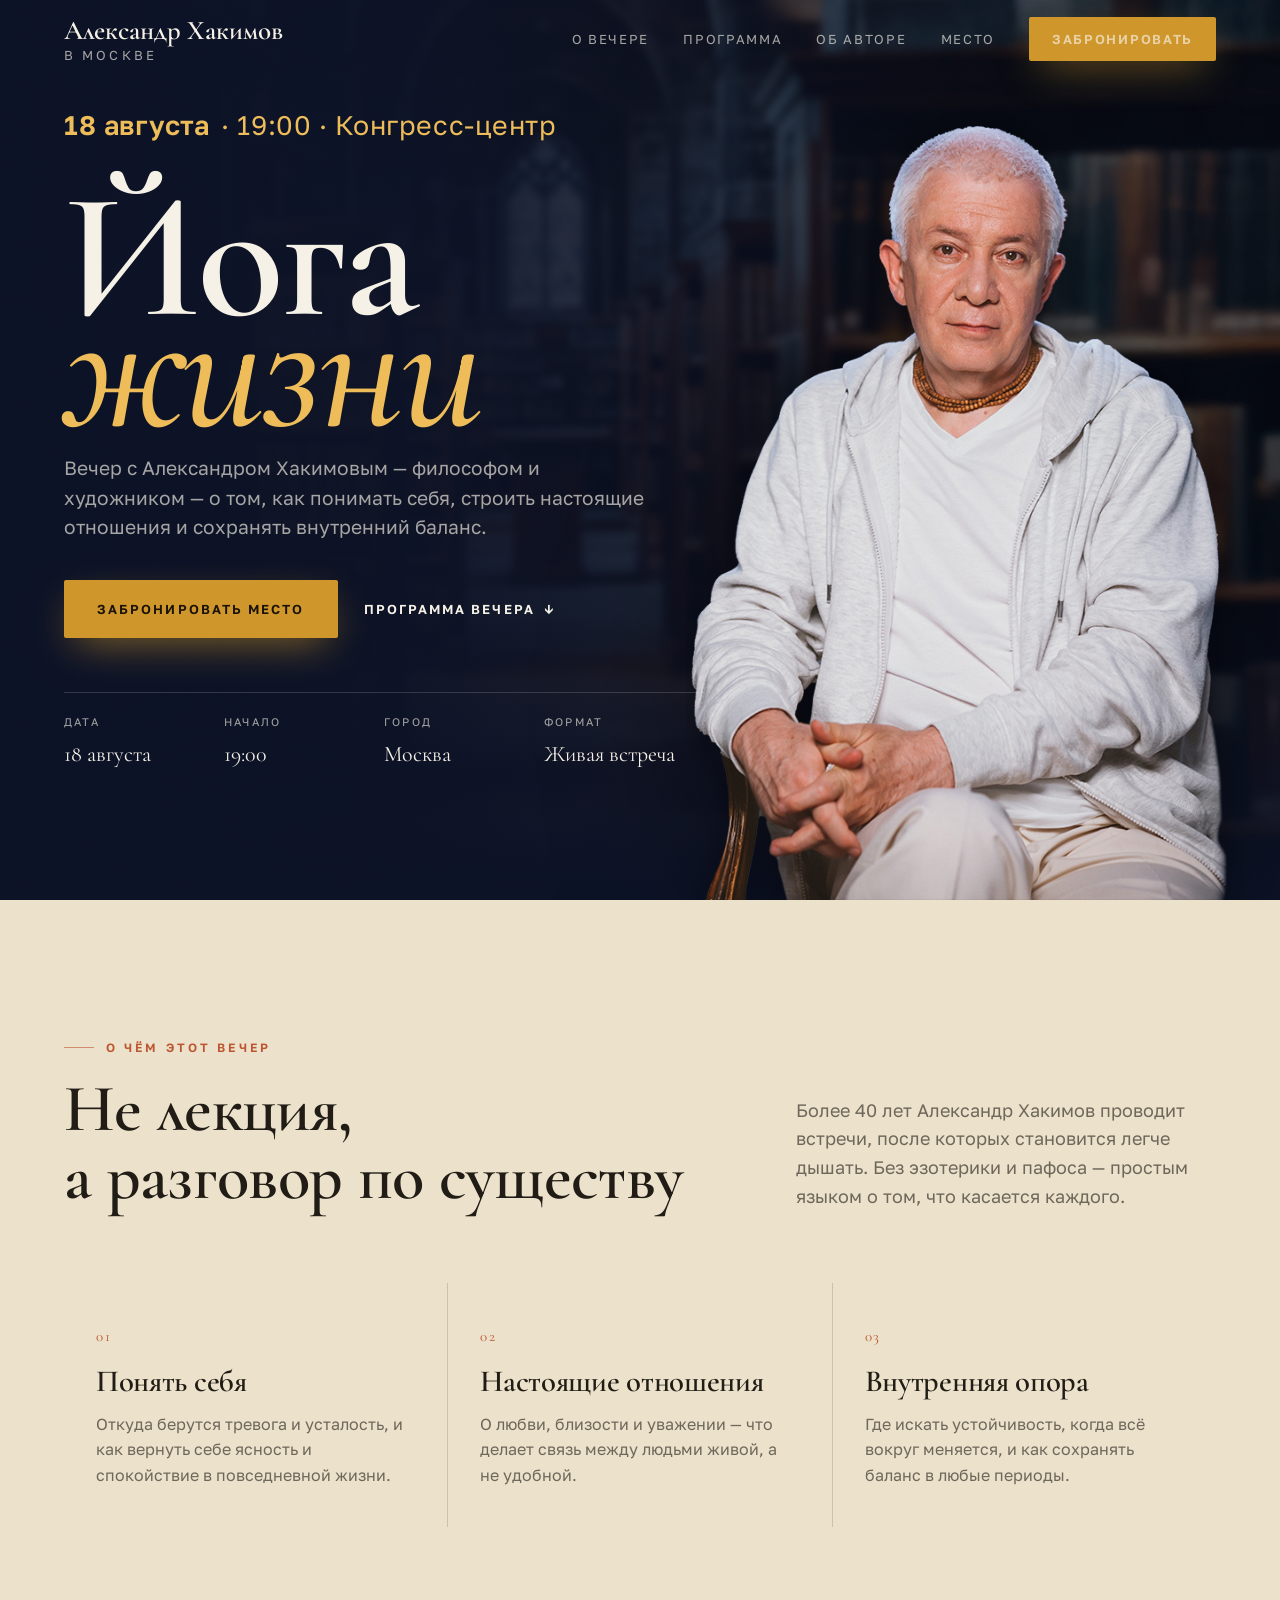
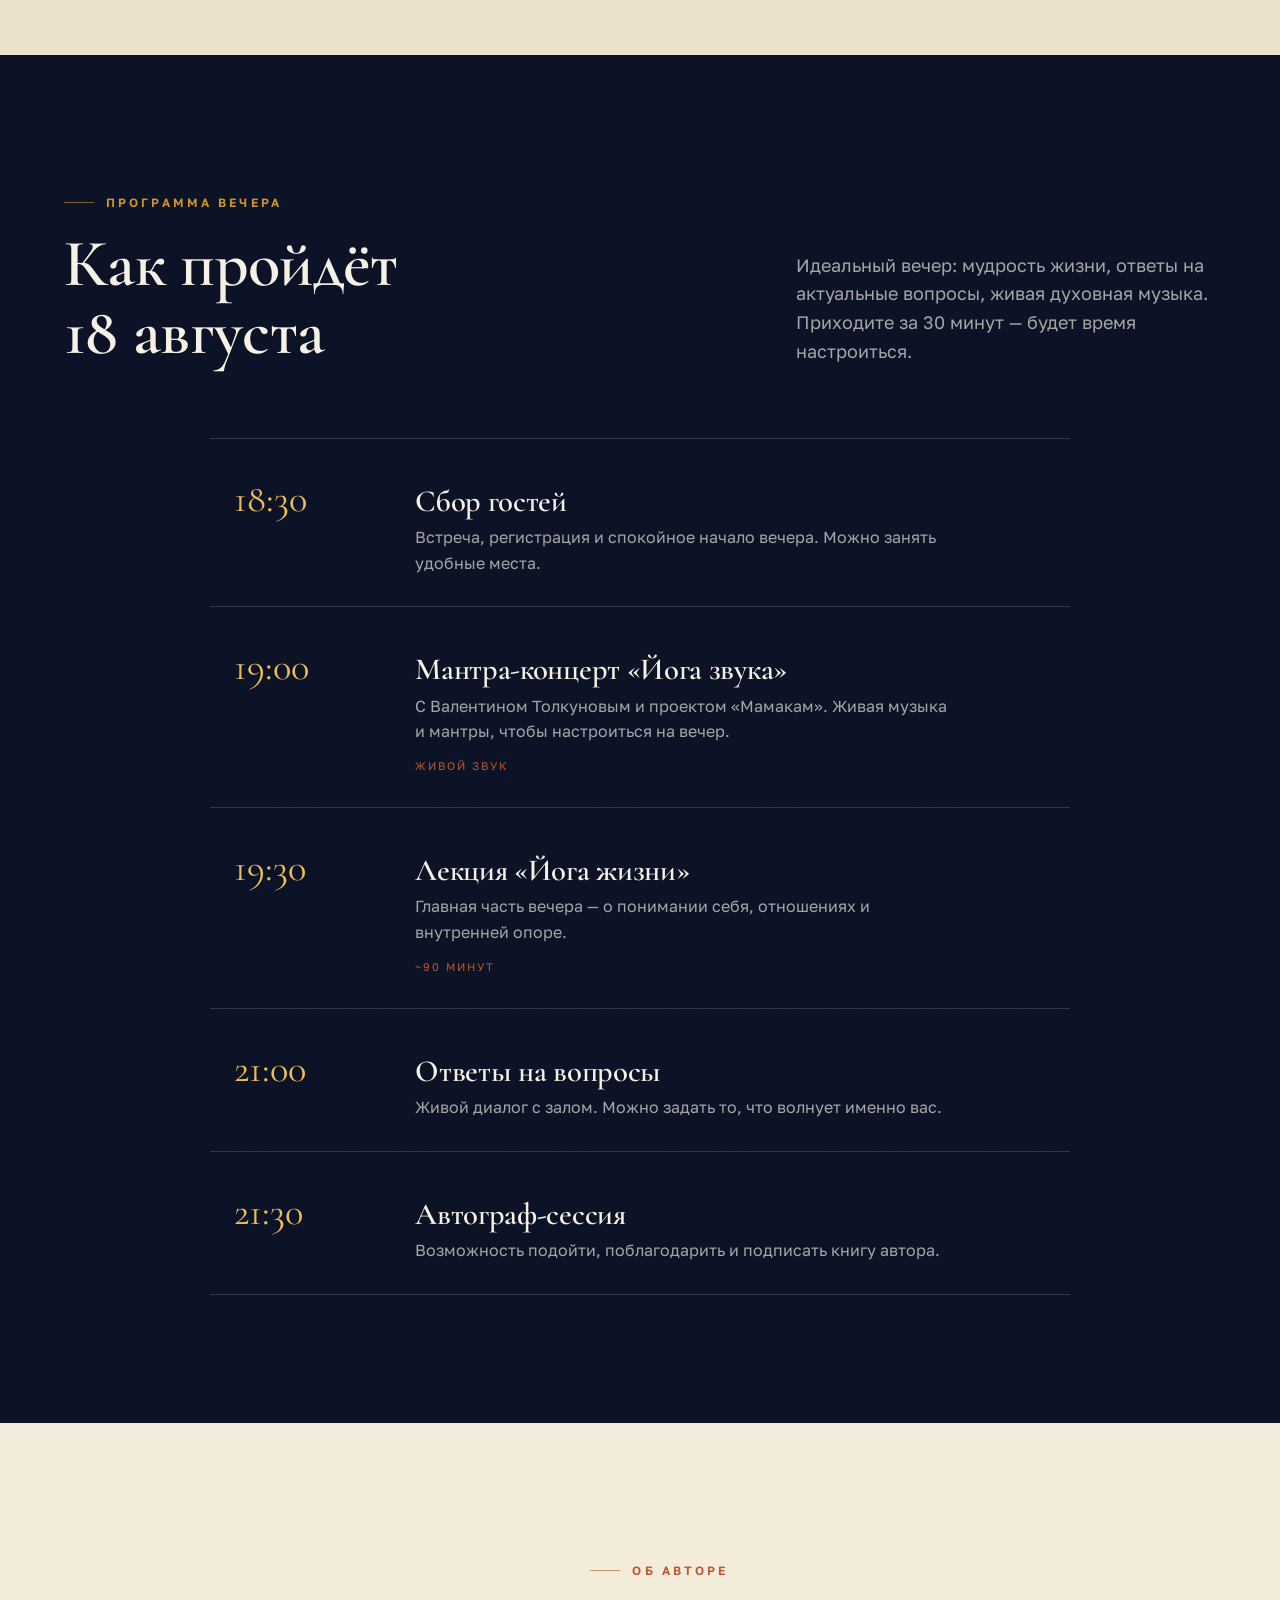
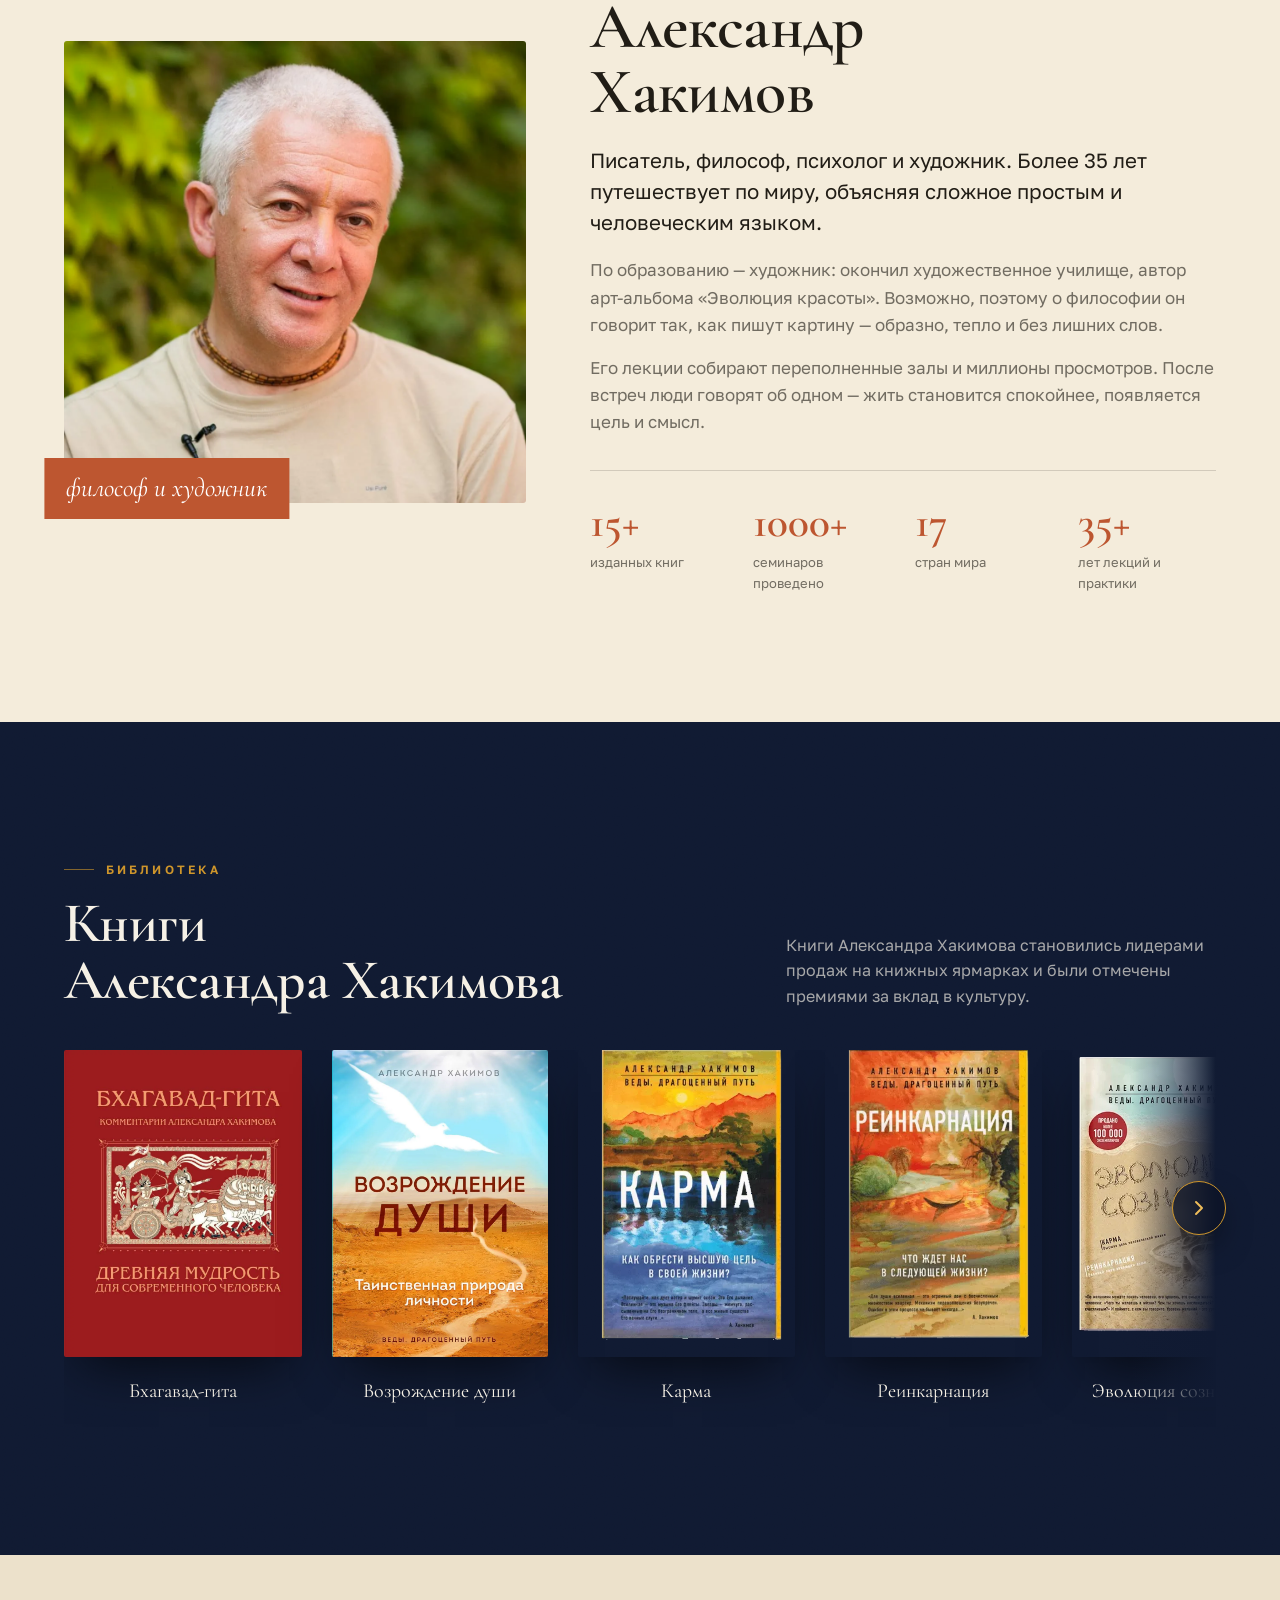
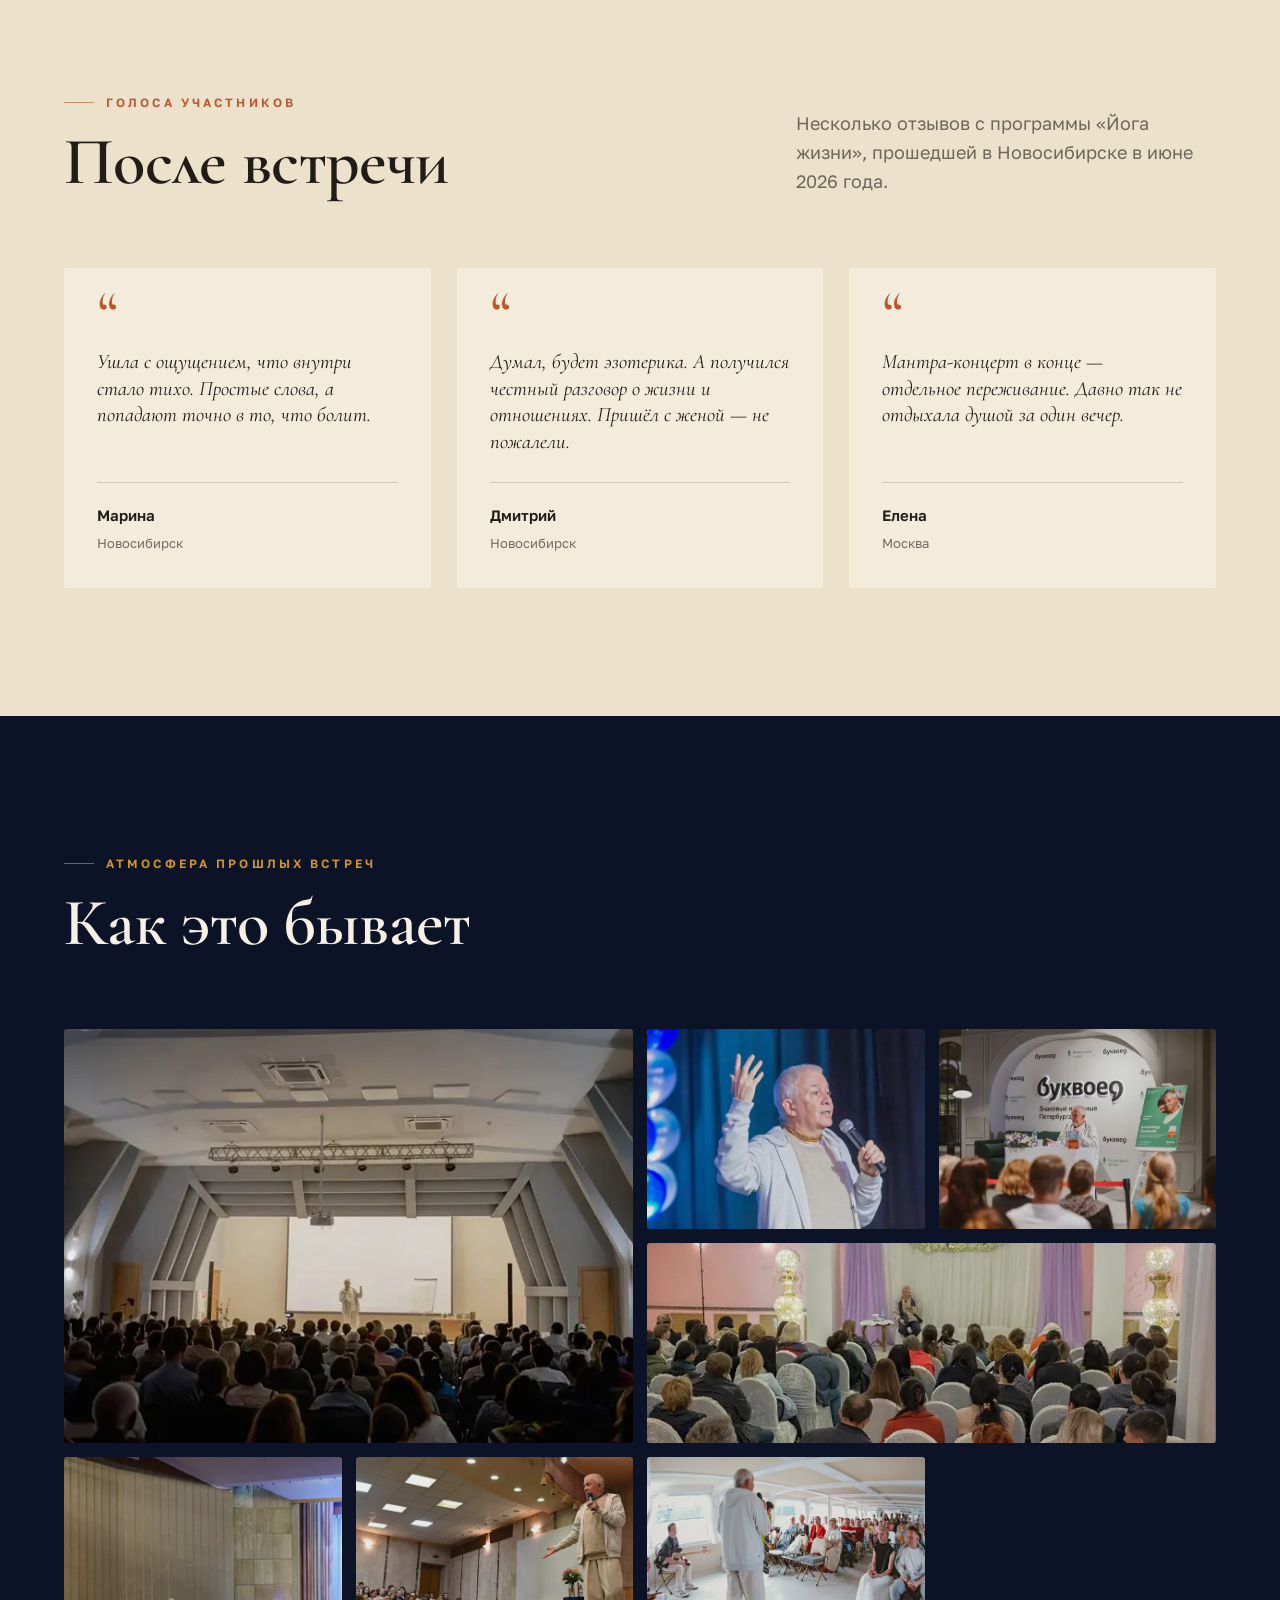
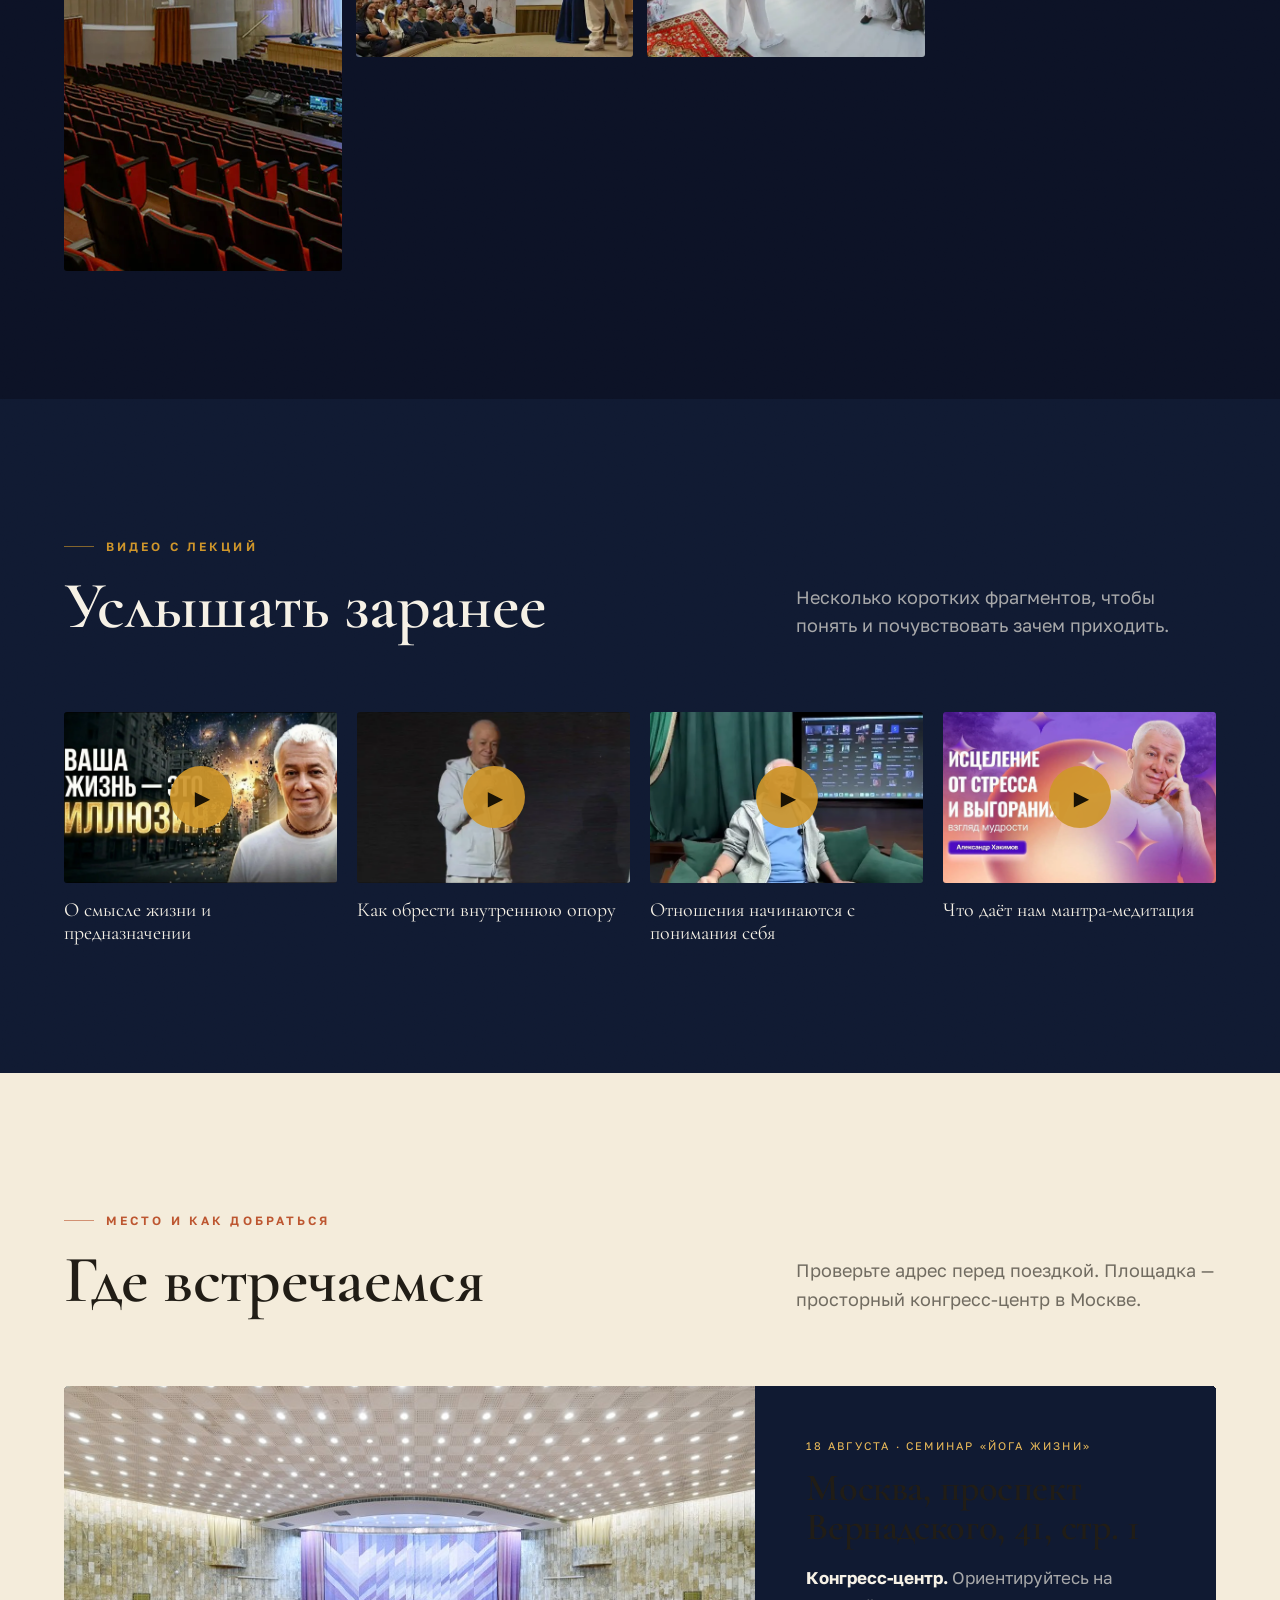
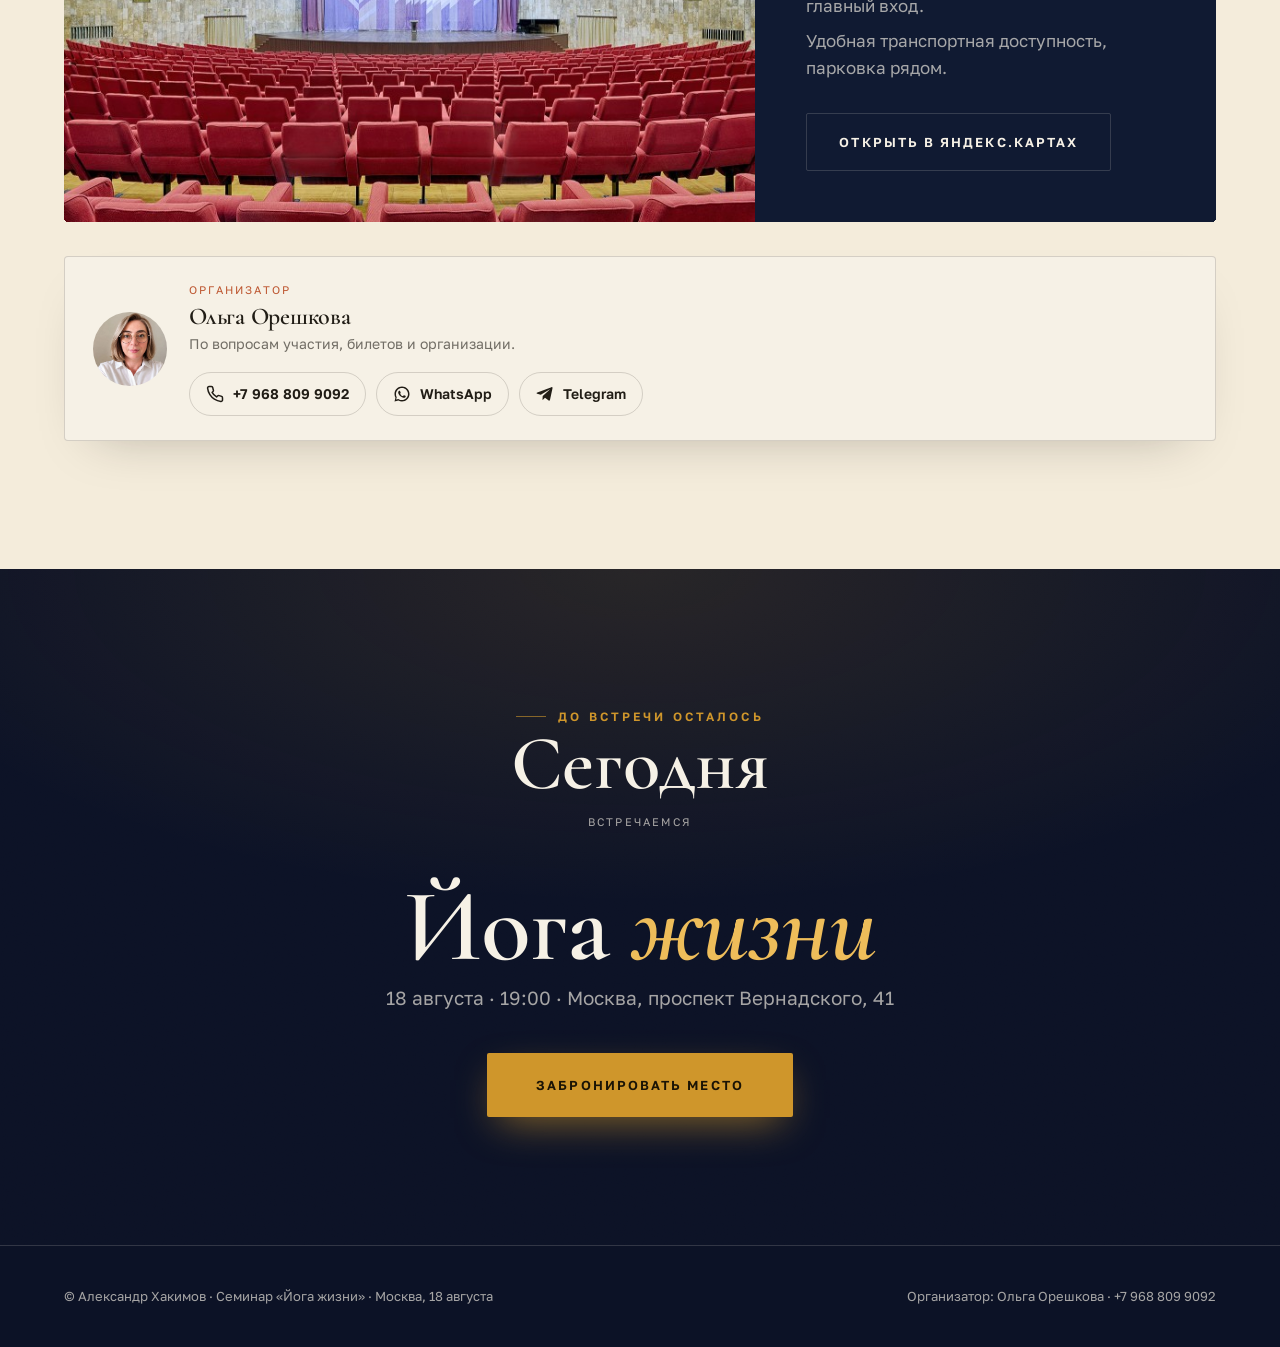
==== index.html @ 7bdaab25 "Время начала: 19:00 (сбор 18:30 остаётся в расписании) Рекламное «начало» — 19:00 (hero, блок «Начал" ====
<!doctype html>
<html lang="ru">
<head>
  <meta charset="UTF-8" />
  <meta name="viewport" content="width=device-width, initial-scale=1.0" />
  <title>Александр Хакимов в Москве — семинар «Йога жизни», 18 августа</title>
  <link rel="icon" type="image/png" sizes="32x32" href="favicon-32x32.png" />
  <link rel="icon" type="image/png" sizes="16x16" href="favicon-16x16.png" />
  <link rel="apple-touch-icon" sizes="180x180" href="apple-touch-icon.png" />

  <!-- Basic SEO -->
  <meta name="description" content="Семинар Александра Хакимова «Йога жизни» в Москве, 18 августа. О том, как понимать себя, строить настоящие отношения и сохранять внутренний баланс. Живое общение и ответы на вопросы." />
  <meta name="robots" content="index, follow" />
  <link rel="canonical" href="https://hakimov.moscow/" />

  <!-- Open Graph -->
  <meta property="og:type" content="website" />
  <meta property="og:title" content="Семинар «Йога жизни» — Александр Хакимов в Москве, 18 августа" />
  <meta property="og:description" content="Вечер внутренней ясности и спокойствия с Александром Хакимовым в Москве. Живое общение и ответы на вопросы." />
  <meta property="og:image" content="https://hakimov.moscow/images/hakimov.png" />
  <meta property="og:url" content="https://hakimov.moscow/" />
  <meta property="og:locale" content="ru_RU" />
  <meta property="og:site_name" content="Александр Хакимов" />

  <!-- Twitter Card -->
  <meta name="twitter:card" content="summary_large_image" />
  <meta name="twitter:title" content="Семинар «Йога жизни» — Александр Хакимов в Москве, 18 августа" />
  <meta name="twitter:description" content="Вечер внутренней ясности и спокойствия с Александром Хакимовым в Москве." />
  <meta name="twitter:image" content="https://hakimov.moscow/images/hakimov.png" />

  <!-- Fonts -->
  <link rel="preconnect" href="https://fonts.googleapis.com">
  <link rel="preconnect" href="https://fonts.gstatic.com" crossorigin>
  <link href="https://fonts.googleapis.com/css2?family=Cormorant+Garamond:ital,wght@0,400;0,500;0,600;0,700;1,500&family=Golos+Text:wght@400;500;600;700&display=swap" rel="stylesheet">

  <link rel="stylesheet" href="styles.css" />

  <!-- Structured Data (JSON-LD) -->
  <script type="application/ld+json">
  {
    "@context": "https://schema.org",
    "@graph": [
      {
        "@type": "Person",
        "name": "Александр Хакимов",
        "description": "Александр Хакимов более 40 лет практикует мантра-медитацию и проводит лекции, которые помогают людям обрести внутреннюю ясность и ответы на важные вопросы.",
        "image": "https://hakimov.moscow/images/hakimov.png",
        "url": "https://hakimov.moscow/"
      },
      {
        "@type": "Event",
        "name": "Семинар «Йога жизни»",
        "startDate": "2026-08-18T19:00",
        "eventAttendanceMode": "https://schema.org/OfflineEventAttendanceMode",
        "eventStatus": "https://schema.org/EventScheduled",
        "location": {
          "@type": "Place",
          "name": "Конгресс-центр, Москва, проспект Вернадского, 41, стр. 1",
          "address": {
            "@type": "PostalAddress",
            "streetAddress": "проспект Вернадского, 41, стр. 1",
            "addressLocality": "Москва",
            "addressCountry": "RU"
          }
        },
        "performer": {
          "@type": "Person",
          "name": "Александр Хакимов"
        },
        "description": "Семинар о том, как понимать себя, строить настоящие отношения и сохранять внутренний баланс.",
        "image": "https://hakimov.moscow/images/card1.webp"
      }
    ]
  }
  </script>
</head>
<body>

<!-- ===== NAV ===== -->
<nav class="nav" id="nav">
  <div class="wrap nav__row">
    <a class="nav__brand" href="#top"><b>Александр Хакимов</b><span>в Москве</span></a>
    <div class="nav__links" id="navlinks">
      <a href="#evening">О вечере</a>
      <a href="#program">Программа</a>
      <a href="#author">Об авторе</a>
      <a href="#venue">Место</a>
      <a class="btn btn--primary nav__cta" href="#book">Забронировать</a>
    </div>
    <button class="nav__burger" id="burger" aria-label="Меню"><span></span><span></span><span></span></button>
  </div>
</nav>

<main>
<!-- ===== HERO ===== -->
<section class="hero grain" id="top">
  <div class="hero__bg"><img src="images/hero-bg-lib.png" alt="" /></div>
  <img class="hero__person" src="images/hero-person-cut.png" alt="Александр Хакимов" />
  <div class="wrap hero__inner">
    <div class="hero__date"><b>18 августа</b> · 19:00 · Конгресс-центр</div>
    <h1>Йога<em>жизни</em></h1>
    <p class="hero__lead">Вечер с Александром Хакимовым — философом и художником — о том, как понимать себя, строить настоящие отношения и сохранять внутренний баланс.</p>
    <div class="hero__actions">
      <a class="btn btn--primary" href="#book">Забронировать место</a>
      <a class="textlink" href="#program">Программа вечера <span class="ar">↓</span></a>
    </div>
    <dl class="hero__meta">
      <div><dt>Дата</dt><dd>18 августа</dd></div>
      <div><dt>Начало</dt><dd>19:00</dd></div>
      <div><dt>Город</dt><dd>Москва</dd></div>
      <div><dt>Формат</dt><dd>Живая встреча</dd></div>
    </dl>
  </div>
</section>

<!-- ===== ABOUT THE EVENING ===== -->
<section class="s s--paper2" id="evening">
  <div class="wrap">
    <div class="head-row reveal">
      <div>
        <span class="eyebrow" style="color:var(--terra)">О чём этот вечер</span>
        <h2 style="margin-top:18px">Не лекция,<br>а разговор по существу</h2>
      </div>
      <p class="lead">Более 40 лет Александр Хакимов проводит встречи, после которых становится легче дышать. Без эзотерики и пафоса — простым языком о том, что касается каждого.</p>
    </div>
    <div class="cols3">
      <div class="col reveal" data-d="1">
        <span class="col__num">01</span>
        <h3>Понять себя</h3>
        <p>Откуда берутся тревога и усталость, и как вернуть себе ясность и спокойствие в повседневной жизни.</p>
      </div>
      <div class="col reveal" data-d="2">
        <span class="col__num">02</span>
        <h3>Настоящие отношения</h3>
        <p>О любви, близости и уважении — что делает связь между людьми живой, а не удобной.</p>
      </div>
      <div class="col reveal" data-d="3">
        <span class="col__num">03</span>
        <h3>Внутренняя опора</h3>
        <p>Где искать устойчивость, когда всё вокруг меняется, и как сохранять баланс в любые периоды.</p>
      </div>
    </div>
  </div>
</section>

<!-- ===== PROGRAM ===== -->
<section class="s s--dark grain" id="program">
  <div class="wrap">
    <div class="head-row reveal">
      <div>
        <span class="eyebrow eyebrow--gold">Программа вечера</span>
        <h2 style="margin-top:18px">Как пройдёт<br>18 августа</h2>
      </div>
      <p class="lead">Идеальный вечер: мудрость жизни, ответы на актуальные вопросы, живая духовная музыка. Приходите за 30 минут — будет время настроиться.</p>
    </div>
    <div class="timeline">
      <div class="tl reveal"><div class="tl__time">18:30</div><div class="tl__body"><h3>Сбор гостей</h3><p>Встреча, регистрация и спокойное начало вечера. Можно занять удобные места.</p></div></div>
      <div class="tl reveal"><div class="tl__time">19:00</div><div class="tl__body"><h3>Мантра-концерт «Йога звука»</h3><p>С Валентином Толкуновым и проектом «Мамакам». Живая музыка и мантры, чтобы настроиться на вечер.</p><span class="tl__tag">Живой звук</span></div></div>
      <div class="tl reveal"><div class="tl__time">19:30</div><div class="tl__body"><h3>Лекция «Йога жизни»</h3><p>Главная часть вечера — о понимании себя, отношениях и внутренней опоре.</p><span class="tl__tag">~90 минут</span></div></div>
      <div class="tl reveal"><div class="tl__time">21:00</div><div class="tl__body"><h3>Ответы на вопросы</h3><p>Живой диалог с залом. Можно задать то, что волнует именно вас.</p></div></div>
      <div class="tl reveal"><div class="tl__time">21:30</div><div class="tl__body"><h3>Автограф-сессия</h3><p>Возможность подойти, поблагодарить и подписать книгу автора.</p></div></div>
    </div>
  </div>
</section>

<!-- ===== AUTHOR ===== -->
<section class="s s--paper" id="author">
  <div class="wrap author">
    <div class="author__photo reveal">
      <img src="images/author.webp" alt="Александр Хакимов" />
      <span class="cap">философ и художник</span>
    </div>
    <div class="reveal" data-d="1">
      <span class="eyebrow" style="color:var(--terra)">Об авторе</span>
      <h2>Александр<br>Хакимов</h2>
      <p class="author__lead">Писатель, философ, психолог и художник. Более 35 лет путешествует по миру, объясняя сложное простым и человеческим языком.</p>
      <p class="body">По образованию — художник: окончил художественное училище, автор арт-альбома «Эволюция красоты». Возможно, поэтому о философии он говорит так, как пишут картину — образно, тепло и без лишних слов.</p>
      <p class="body">Его лекции собирают переполненные залы и миллионы просмотров. После встреч люди говорят об одном — жить становится спокойнее, появляется цель и смысл.</p>
      <div class="author__stats">
        <div><strong>15+</strong><span>изданных книг</span></div>
        <div><strong>1000+</strong><span>семинаров проведено</span></div>
        <div><strong>17</strong><span>стран мира</span></div>
        <div><strong>35+</strong><span>лет лекций и практики</span></div>
      </div>
    </div>
  </div>
</section>

<!-- ===== BOOKS ===== -->
<section class="s s--ink2 grain">
  <div class="wrap">
    <div class="books-head reveal">
      <div>
        <span class="eyebrow eyebrow--gold">Библиотека</span>
        <h2 style="margin-top:16px">Книги<br>Александра Хакимова</h2>
      </div>
      <p>Книги Александра Хакимова становились лидерами продаж на книжных ярмарках и были отмечены премиями за вклад в культуру.</p>
    </div>
    <div class="book-rail-wrap reveal">
      <div class="book-rail" id="bookRail">
        <div class="book"><img src="images/kniga1.webp" alt="" loading="lazy" /><p>Бхагавад-гита</p></div>
        <div class="book"><img src="images/kniga2.webp" alt="" loading="lazy" /><p>Возрождение души</p></div>
        <div class="book"><img src="images/kniga3.webp" alt="" loading="lazy" /><p>Карма</p></div>
        <div class="book"><img src="images/kniga4.webp" alt="" loading="lazy" /><p>Реинкарнация</p></div>
        <div class="book"><img src="images/kniga5.webp" alt="" loading="lazy" /><p>Эволюция сознания</p></div>
        <div class="book"><img src="images/kniga6.webp" alt="" loading="lazy" /><p>Иллюзия и реальность</p></div>
        <div class="book"><img src="images/kniga7.webp" alt="" loading="lazy" /><p>Священные места</p></div>
      </div>
      <button class="book-nav book-nav--prev" id="bookPrev" aria-label="Предыдущие книги">
        <svg viewBox="0 0 24 24" fill="none" stroke="currentColor" stroke-width="2" stroke-linecap="round" stroke-linejoin="round"><path d="M15 18l-6-6 6-6"/></svg>
      </button>
      <button class="book-nav book-nav--next" id="bookNext" aria-label="Листать книги">
        <svg viewBox="0 0 24 24" fill="none" stroke="currentColor" stroke-width="2" stroke-linecap="round" stroke-linejoin="round"><path d="M9 6l6 6-6 6"/></svg>
      </button>
    </div>
  </div>
</section>

<!-- ===== VOICES (placeholder testimonials — заменить на реальные) ===== -->
<section class="s s--paper2">
  <div class="wrap">
    <div class="head-row reveal">
      <div><span class="eyebrow" style="color:var(--terra)">Голоса участников</span>
      <h2 style="margin-top:16px">После встречи</h2></div>
      <p class="lead">Несколько отзывов с программы «Йога жизни», прошедшей в Новосибирске в июне 2026 года.</p>
    </div>
    <div class="voices">
      <div class="voice reveal" data-d="1"><span class="qm">“</span><p>Ушла с ощущением, что внутри стало тихо. Простые слова, а попадают точно в то, что болит.</p><div class="who"><div><b>Марина</b><br><span>Новосибирск</span></div></div></div>
      <div class="voice reveal" data-d="2"><span class="qm">“</span><p>Думал, будет эзотерика. А получился честный разговор о жизни и отношениях. Пришёл с женой — не пожалели.</p><div class="who"><div><b>Дмитрий</b><br><span>Новосибирск</span></div></div></div>
      <div class="voice reveal" data-d="3"><span class="qm">“</span><p>Мантра-концерт в конце — отдельное переживание. Давно так не отдыхала душой за один вечер.</p><div class="who"><div><b>Елена</b><br><span>Москва</span></div></div></div>
    </div>
  </div>
</section>

<!-- ===== ATMOSPHERE ===== -->
<section class="s s--dark grain">
  <div class="wrap">
    <div class="head-row reveal">
      <div><span class="eyebrow eyebrow--gold">Атмосфера прошлых встреч</span>
      <h2 style="margin-top:16px">Как это бывает</h2></div>
    </div>
    <div class="collage reveal">
      <figure class="big"><img src="images/gallery-1.webp" alt="" loading="lazy" /></figure>
      <figure><img src="images/gallery-2.webp" alt="" loading="lazy" /></figure>
      <figure><img src="images/gallery-3.webp" alt="" loading="lazy" /></figure>
      <figure class="wide"><img src="images/gallery-4.webp" alt="" loading="lazy" /></figure>
      <figure class="tall"><img src="images/mantra/mantra2.webp" alt="" loading="lazy" /></figure>
      <figure><img src="images/gallery-5.webp" alt="" loading="lazy" /></figure>
      <figure><img src="images/gallery-6.webp" alt="" loading="lazy" /></figure>
    </div>
  </div>
</section>

<!-- ===== VIDEO ===== -->
<section class="s s--ink2 grain">
  <div class="wrap">
    <div class="head-row reveal">
      <div><span class="eyebrow eyebrow--gold">Видео с лекций</span>
      <h2 style="margin-top:16px">Услышать заранее</h2></div>
      <p class="lead">Несколько коротких фрагментов, чтобы понять и почувствовать зачем приходить.</p>
    </div>
    <div class="video-grid">
      <div class="vcard reveal" data-d="1" data-src="https://rutube.ru/play/embed/c37b8b8262df4065862bb32a28f9f34b/?skinColor=000000"><div class="vthumb"><img src="images/video/thumb1.webp" alt="" loading="lazy" /><span class="play">▶</span></div><p>О смысле жизни и предназначении</p></div>
      <div class="vcard reveal" data-d="2" data-src="https://rutube.ru/play/embed/4a441264e34bd7b2126e0b5567611962/?skinColor=000000"><div class="vthumb"><img src="images/video/thumb2.webp" alt="" loading="lazy" /><span class="play">▶</span></div><p>Как обрести внутреннюю опору</p></div>
      <div class="vcard reveal" data-d="3" data-src="https://rutube.ru/play/embed/ff895134b30916e9760fa20a554e33db/?skinColor=000000"><div class="vthumb"><img src="images/video/thumb3.webp" alt="" loading="lazy" /><span class="play">▶</span></div><p>Отношения начинаются с понимания себя</p></div>
      <div class="vcard reveal" data-src="https://rutube.ru/play/embed/045eee5f403542686835abe98c9436ce/"><div class="vthumb"><img src="images/video/thumb4.webp" alt="" loading="lazy" /><span class="play">▶</span></div><p>Что даёт нам мантра-медитация</p></div>
    </div>
  </div>
</section>

<!-- ===== VENUE / CONTACTS ===== -->
<section class="s s--paper" id="venue">
  <div class="wrap">
    <div class="head-row reveal">
      <div><span class="eyebrow" style="color:var(--terra)">Место и как добраться</span>
      <h2 style="margin-top:16px">Где встречаемся</h2></div>
      <p class="lead">Проверьте адрес перед поездкой. Площадка — просторный конгресс-центр в Москве.</p>
    </div>
    <div class="venue reveal">
      <div class="venue__photo"><img src="images/venue-1.jpg" alt="Площадка семинара" loading="lazy" /></div>
      <div class="venue__info">
        <span class="lbl">18 августа · Семинар «Йога жизни»</span>
        <h3>Москва, проспект Вернадского, 41, стр. 1</h3>
        <p><strong style="color:var(--cream)">Конгресс-центр.</strong> Ориентируйтесь на главный вход.</p>
        <p>Удобная транспортная доступность, парковка рядом.</p>
        <a class="btn btn--outline-light" href="https://yandex.ru/maps/?text=Москва, проспект Вернадского, 41, стр. 1" target="_blank" rel="noopener">Открыть в Яндекс.Картах</a>
      </div>
    </div>
    <div class="organizer reveal">
      <img src="images/organizer.webp" alt="Ольга Орешкова" loading="lazy" />
      <div>
        <div class="lbl">Организатор</div>
        <h4>Ольга Орешкова</h4>
        <p>По вопросам участия, билетов и организации.</p>
        <div class="org-contacts">
          <a class="org-chip" href="tel:+79688099092"><svg viewBox="0 0 24 24" fill="none" stroke="currentColor" stroke-width="2" stroke-linecap="round" stroke-linejoin="round"><path d="M22 16.92v3a2 2 0 0 1-2.18 2 19.79 19.79 0 0 1-8.63-3.07 19.5 19.5 0 0 1-6-6 19.79 19.79 0 0 1-3.07-8.67A2 2 0 0 1 4.11 2h3a2 2 0 0 1 2 1.72c.13.96.36 1.9.7 2.81a2 2 0 0 1-.45 2.11L8.09 9.91a16 16 0 0 0 6 6l1.27-1.27a2 2 0 0 1 2.11-.45c.9.34 1.85.57 2.81.7A2 2 0 0 1 22 16.92z"/></svg>+7 968 809 9092</a>
          <a class="org-chip org-chip--wa" href="https://wa.me/79688099092" target="_blank" rel="noopener"><svg viewBox="0 0 24 24" fill="currentColor"><path d="M12 2C6.48 2 2 6.48 2 12c0 1.77.46 3.45 1.27 4.91L2 22l5.25-1.38A9.94 9.94 0 0 0 12 22c5.52 0 10-4.48 10-10S17.52 2 12 2zm0 18c-1.6 0-3.1-.42-4.4-1.16l-.32-.19-3.12.82.83-3.04-.2-.33A7.93 7.93 0 0 1 4 12c0-4.41 3.59-8 8-8s8 3.59 8 8-3.59 8-8 8zm4.5-5.6c-.25-.13-1.47-.72-1.7-.8-.23-.09-.4-.13-.56.12-.17.25-.64.8-.79.97-.14.17-.29.19-.54.06-.25-.12-1.05-.39-2-1.23-.74-.66-1.24-1.47-1.38-1.72-.14-.25-.02-.39.11-.51.11-.11.25-.29.37-.43.13-.14.17-.25.25-.41.08-.17.04-.31-.02-.43-.06-.13-.56-1.35-.77-1.85-.2-.48-.41-.42-.56-.43h-.48c-.17 0-.43.06-.66.31-.23.25-.86.85-.86 2.07 0 1.22.89 2.4 1.01 2.56.12.17 1.75 2.67 4.23 3.74.59.26 1.05.41 1.41.52.59.19 1.13.16 1.56.1.48-.07 1.47-.6 1.68-1.18.21-.58.21-1.07.14-1.18-.06-.1-.22-.16-.47-.28z"/></svg>WhatsApp</a>
          <a class="org-chip org-chip--tg" href="https://t.me/+79688099092" target="_blank" rel="noopener"><svg viewBox="0 0 24 24" fill="currentColor"><path d="M21.94 4.5 18.7 19.78c-.24 1.08-.88 1.35-1.78.84l-4.93-3.63-2.38 2.29c-.26.26-.48.48-.99.48l.35-5.02 9.13-8.25c.4-.35-.09-.55-.62-.2L6.42 13.1l-4.86-1.52c-1.06-.33-1.08-1.06.22-1.57L20.57 2.9c.88-.33 1.65.2 1.37 1.6z"/></svg>Telegram</a>
        </div>
      </div>
    </div>
  </div>
</section>

<!-- ===== FINAL CTA ===== -->
<section class="s final grain" id="book">
  <div class="wrap reveal">
    <span class="eyebrow eyebrow--gold">До встречи осталось</span>
    <div class="count" id="count">
      <div><b data-c="d">—</b><span>дней</span></div>
      <div><b data-c="h">—</b><span>часов</span></div>
      <div><b data-c="m">—</b><span>минут</span></div>
    </div>
    <h2>Йога <em>жизни</em></h2>
    <p class="final__sub">18 августа · 19:00 · Москва, проспект Вернадского, 41</p>
    <a class="btn btn--primary" href="#" target="_blank" rel="noopener" style="min-height:64px;padding:0 48px">Забронировать место</a>
  </div>
</section>
</main>

<footer class="foot">
  <div class="wrap">
    <span>© Александр Хакимов · Семинар «Йога жизни» · Москва, 18 августа</span>
    <span>Организатор: Ольга Орешкова · +7 968 809 9092</span>
  </div>
</footer>

<script>
// nav scroll state + mobile menu
const nav=document.getElementById('nav');
addEventListener('scroll',()=>nav.classList.toggle('scrolled',scrollY>40),{passive:true});
document.getElementById('burger').addEventListener('click',()=>nav.classList.toggle('open'));
document.getElementById('navlinks').addEventListener('click',e=>{if(e.target.tagName==='A')nav.classList.remove('open');});

// reveal on scroll
const io=new IntersectionObserver((es)=>{es.forEach(e=>{if(e.isIntersecting){e.target.classList.add('in');io.unobserve(e.target);}});},{threshold:.15});
document.querySelectorAll('.reveal').forEach(el=>io.observe(el));

// book rail scroll arrows
(()=>{
  const rail=document.getElementById('bookRail');if(!rail)return;
  const wrap=rail.closest('.book-rail-wrap'),prev=document.getElementById('bookPrev'),next=document.getElementById('bookNext');
  const step=()=>{const b=rail.querySelector('.book');return b?b.offsetWidth+30:rail.clientWidth*.7;};
  function update(){
    const max=rail.scrollWidth-rail.clientWidth,x=rail.scrollLeft;
    const atStart=x<=4,atEnd=x>=max-4,overflow=max>4;
    wrap.classList.toggle('can-prev',overflow&&!atStart);
    wrap.classList.toggle('can-next',overflow&&!atEnd);
    prev.hidden=!overflow||atStart;
    next.hidden=!overflow||atEnd;
  }
  prev.addEventListener('click',()=>{wrap.classList.add('touched');rail.scrollBy({left:-step(),behavior:'smooth'});});
  next.addEventListener('click',()=>{wrap.classList.add('touched');rail.scrollBy({left:step(),behavior:'smooth'});});
  rail.addEventListener('scroll',()=>{wrap.classList.add('touched');update();},{passive:true});
  addEventListener('resize',update,{passive:true});
  addEventListener('load',update);update();
})();

// video lazy embed
document.querySelectorAll('.vcard[data-src]').forEach(c=>{
  c.addEventListener('click',()=>{
    const t=c.querySelector('.vthumb');
    t.innerHTML='<iframe src="'+c.getAttribute('data-src')+'" allow="clipboard-write; autoplay" allowfullscreen loading="lazy"></iframe>';
  });
});

// countdown
const target=new Date('2026-08-18T19:00:00+03:00').getTime();
function tick(){
  const diff=target-Date.now();
  const wrap=document.getElementById('count');
  if(diff<=0){wrap.innerHTML='<div><b>Сегодня</b><span>встречаемся</span></div>';return;}
  const d=Math.floor(diff/864e5),h=Math.floor(diff%864e5/36e5),m=Math.floor(diff%36e5/6e4);
  wrap.querySelector('[data-c=d]').textContent=d;
  wrap.querySelector('[data-c=h]').textContent=h;
  wrap.querySelector('[data-c=m]').textContent=m;
}
tick();setInterval(tick,30000);
</script>
</body>
</html>
---- styles.css ----
*{box-sizing:border-box;margin:0;padding:0}
:root{
  --ink:#0c1226;
  --ink-2:#101a32;
  --paper:#f4ecdb;
  --paper-2:#ece1cb;
  --cream:#f6f1e6;
  --ink-text:#211d16;
  --muted-dark:rgba(246,241,230,.66);
  --muted-light:rgba(33,29,22,.62);
  --line-dark:rgba(246,241,230,.16);
  --line-light:rgba(33,29,22,.16);
  --gold:#cf962b;
  --gold-2:#eebd5a;
  --terra:#bd5630;
  --serif:'Cormorant Garamond',Georgia,'Times New Roman',serif;
  --sans:'Golos Text',system-ui,-apple-system,sans-serif;
  --container:1240px;
  --pad:clamp(22px,5vw,64px);
}
html{scroll-behavior:smooth}
body{
  background:var(--ink);
  color:var(--cream);
  font-family:var(--sans);
  font-size:17px;
  line-height:1.6;
  -webkit-font-smoothing:antialiased;
  overflow-x:hidden;
}
img{max-width:100%;display:block}
a{color:inherit;text-decoration:none}
h1,h2,h3,h4{font-family:var(--serif);font-weight:600;line-height:1.02;letter-spacing:-.01em}

.wrap{width:min(var(--container),calc(100% - 2*var(--pad)));margin-inline:auto}
.eyebrow{
  font-family:var(--sans);font-size:12px;font-weight:600;
  letter-spacing:.26em;text-transform:uppercase;white-space:nowrap;
  display:inline-flex;align-items:center;gap:12px;
}
.eyebrow::before{content:"";width:30px;height:1px;background:currentColor;opacity:.6}
.eyebrow--gold{color:var(--gold)}

/* sections */
.s{padding:clamp(72px,10vw,140px) 0;position:relative}
.s--dark{background:var(--ink);color:var(--cream)}
.s--ink2{background:var(--ink-2);color:var(--cream)}
.s--paper{background:var(--paper);color:var(--ink-text)}
.s--paper2{background:var(--paper-2);color:var(--ink-text)}

/* grain overlay for dark sections */
.grain::after{
  content:"";position:absolute;inset:0;pointer-events:none;z-index:1;
  opacity:.05;mix-blend-mode:overlay;
  background-image:url("data:image/svg+xml,%3Csvg xmlns='http://www.w3.org/2000/svg' width='160' height='160'%3E%3Cfilter id='n'%3E%3CfeTurbulence type='fractalNoise' baseFrequency='.9' numOctaves='2'/%3E%3C/filter%3E%3Crect width='100%25' height='100%25' filter='url(%23n)'/%3E%3C/svg%3E");
}
.s>.wrap{position:relative;z-index:2}

/* buttons */
.btn{
  display:inline-flex;align-items:center;justify-content:center;gap:11px;
  min-height:58px;padding:0 32px;border-radius:2px;
  font-family:var(--sans);font-size:13px;font-weight:600;letter-spacing:.16em;
  text-transform:uppercase;cursor:pointer;border:1px solid transparent;
  transition:transform .35s cubic-bezier(.2,.8,.2,1),background .3s,color .3s,box-shadow .3s;
}
.btn--primary{background:var(--gold);color:#1a1305;box-shadow:0 14px 40px -12px rgba(207,150,43,.7)}
.btn--primary:hover{transform:translateY(-3px);background:var(--gold-2);box-shadow:0 20px 50px -12px rgba(207,150,43,.85)}
.btn--outline-light{border-color:var(--line-dark);color:var(--cream)}
.btn--outline-light:hover{border-color:var(--gold-2);color:var(--gold-2)}
.btn--outline-dark{border-color:var(--line-light);color:var(--ink-text)}
.btn--outline-dark:hover{border-color:var(--terra);color:var(--terra)}
.textlink{display:inline-flex;align-items:center;gap:9px;font-size:13px;font-weight:600;letter-spacing:.16em;text-transform:uppercase}
.textlink .ar{transition:transform .3s}
.textlink:hover .ar{transform:translateY(4px)}

/* ===== NAV ===== */
.nav{position:fixed;inset:0 0 auto;z-index:50;transition:background .4s,backdrop-filter .4s,border-color .4s;border-bottom:1px solid transparent}
.nav.scrolled{background:rgba(12,18,38,.82);backdrop-filter:blur(14px);border-color:var(--line-dark)}
.nav__row{display:flex;align-items:center;justify-content:space-between;height:78px}
.nav__brand{display:flex;flex-direction:column;gap:5px;line-height:1}
.nav__brand b{font-family:var(--serif);font-size:27px;font-weight:600;white-space:nowrap;line-height:1}
.nav__brand span{font-size:13px;letter-spacing:.24em;text-transform:uppercase;color:var(--muted-dark);white-space:nowrap;line-height:1}
.nav__links{display:flex;align-items:center;gap:34px}
.nav__links a{position:relative;font-size:13px;letter-spacing:.13em;text-transform:uppercase;color:var(--muted-dark);transition:color .25s;white-space:nowrap}
.nav__links a:not(.btn)::after{content:"";position:absolute;left:0;bottom:-6px;width:0;height:1px;background:var(--gold-2);transition:width .3s cubic-bezier(.2,.8,.2,1)}
.nav__links a:not(.btn):hover::after{width:100%}
.nav__links a:hover{color:var(--cream)}
.nav__cta{padding:0 22px;min-height:44px;font-size:11px}
.nav__cta:hover{transform:none}
.nav__burger{display:none;flex-direction:column;gap:5px;background:none;border:0;cursor:pointer;padding:8px}
.nav__burger span{width:24px;height:2px;background:var(--cream);transition:.3s}

/* ===== HERO ===== */
.hero{position:relative;min-height:100svh;display:flex;align-items:flex-start;overflow:hidden;background:var(--ink)}
.hero__bg{position:absolute;inset:0;z-index:0}
.hero__bg img{width:100%;height:100%;object-fit:cover;object-position:center;opacity:.6}
.hero__bg::after{content:"";position:absolute;inset:0;
  background:linear-gradient(90deg,var(--ink) 0%,rgba(12,18,38,.92) 32%,rgba(12,18,38,.55) 56%,rgba(12,18,38,.15) 78%,transparent 100%),
  linear-gradient(0deg,var(--ink) 2%,transparent 42%);}
.hero__person{position:absolute;bottom:0;right:max(clamp(-40px,3vw,90px),calc(50% - 700px));z-index:1;height:min(98svh,1160px);width:auto;filter:drop-shadow(0 30px 70px rgba(0,0,0,.5));pointer-events:none}
.hero__inner{position:relative;z-index:3;padding-top:clamp(84px,7.5vh,92px);padding-bottom:50px}
.hero__date{margin:20px 0 28px;display:flex;width:fit-content;white-space:nowrap;align-items:center;gap:12px;font-size:clamp(21px,2.1vw,30px);letter-spacing:.02em;color:var(--gold-2)}
.hero__date b{font-weight:600}
.hero h1{font-size:clamp(76px,14vw,224px);line-height:.62;letter-spacing:-.02em;font-weight:600;margin-top:clamp(28px,4.2vw,64px)}
.hero h1 em{display:block;font-style:italic;font-weight:500;color:var(--gold-2)}
.hero__lead{max-width:580px;margin:30px 0 38px;font-size:clamp(18px,1.5vw,21px);color:var(--muted-dark);line-height:1.55}
.hero__actions{display:flex;align-items:center;gap:26px;flex-wrap:wrap}
.hero__meta{margin-top:54px;display:flex;flex-wrap:wrap;gap:0;border-top:1px solid var(--line-dark);max-width:640px}
.hero__meta div{flex:1 1 140px;padding:20px 22px 0 0;}
.hero__meta dt{font-size:11px;letter-spacing:.2em;text-transform:uppercase;color:var(--muted-dark);margin-bottom:6px}
.hero__meta dd{font-family:var(--serif);font-size:22px}
.hero__scroll{position:absolute;bottom:26px;left:50%;transform:translateX(-50%);z-index:4;font-size:11px;letter-spacing:.24em;text-transform:uppercase;color:var(--muted-dark);display:flex;flex-direction:column;align-items:center;gap:8px}
.hero__scroll i{width:1px;height:38px;background:linear-gradient(var(--gold-2),transparent);animation:scrolldot 2s infinite}
@keyframes scrolldot{0%{transform:scaleY(0);transform-origin:top}45%{transform:scaleY(1);transform-origin:top}55%{transform:scaleY(1);transform-origin:bottom}100%{transform:scaleY(0);transform-origin:bottom}}

/* ===== QUOTE BAND ===== */
.quoteband{text-align:center}
.quoteband .mark{font-family:var(--serif);font-size:120px;line-height:.5;color:var(--terra);opacity:.5;display:block;height:60px}
.quoteband blockquote{font-family:var(--serif);font-style:italic;font-weight:500;font-size:clamp(34px,5.5vw,72px);line-height:1.08;max-width:14ch;margin:18px auto 28px;letter-spacing:-.01em}
.quoteband cite{font-style:normal;font-size:13px;letter-spacing:.2em;text-transform:uppercase;color:var(--terra)}

/* ===== ABOUT EVENING (numbered) ===== */
.head-row{display:flex;justify-content:space-between;align-items:flex-end;gap:40px;flex-wrap:wrap;margin-bottom:clamp(40px,6vw,72px)}
.head-row h2{font-size:clamp(40px,5.2vw,76px)}
.head-row .lead{max-width:420px;color:var(--muted-light);font-size:18px}
.s--dark .head-row .lead,.s--ink2 .head-row .lead{color:var(--muted-dark)}
.cols3{display:grid;grid-template-columns:repeat(3,1fr);gap:1px;background:var(--line-light)}
.s--dark .cols3,.s--ink2 .cols3{background:var(--line-dark)}
.col{background:var(--paper);padding:clamp(28px,3vw,44px) clamp(24px,2.5vw,38px);position:relative;transition:background .4s}
.col::after{content:"";position:absolute;left:0;top:0;height:3px;width:0;background:var(--terra);transition:width .5s cubic-bezier(.2,.8,.2,1)}
.col:hover::after{width:100%}
.s--dark .col,.s--ink2 .col{background:var(--ink)}
.s--paper2 .col{background:var(--paper-2)}
.col__num{font-family:var(--serif);font-size:15px;color:var(--terra);letter-spacing:.1em}
.col h3{font-size:clamp(26px,2.4vw,34px);margin:18px 0 14px}
.col p{color:var(--muted-light);font-size:16px}
.s--dark .col p,.s--ink2 .col p{color:var(--muted-dark)}

/* ===== PROGRAM TIMELINE ===== */
.timeline{max-width:860px;margin-inline:auto}
.tl{position:relative;display:grid;grid-template-columns:130px 1fr;gap:clamp(20px,4vw,54px);padding:30px 0 30px 24px;border-top:1px solid var(--line-dark);align-items:baseline;transition:background .45s}
.tl::before{content:"";position:absolute;left:0;top:-1px;bottom:0;width:2px;background:var(--gold-2);transform:scaleY(0);transform-origin:center;transition:transform .45s cubic-bezier(.2,.8,.2,1)}
.tl:last-child{border-bottom:1px solid var(--line-dark)}
.tl:hover{background:linear-gradient(90deg,rgba(238,189,90,.09),transparent 58%)}
.tl:hover::before{transform:scaleY(1)}
.tl__time{font-family:var(--serif);font-size:clamp(28px,3vw,40px);color:var(--gold-2);transition:text-shadow .45s}
.tl:hover .tl__time{text-shadow:0 0 28px rgba(238,189,90,.6)}
.tl__body h3{font-size:clamp(24px,2.4vw,32px);margin-bottom:8px}
.tl__body p{color:var(--muted-dark);font-size:16px;max-width:54ch}
.tl__tag{display:inline-block;margin-top:12px;font-size:11px;letter-spacing:.18em;text-transform:uppercase;color:var(--terra)}

/* ===== AUTHOR ===== */
.author{display:grid;grid-template-columns:0.85fr 1.15fr;gap:clamp(34px,5vw,80px);align-items:center}
.author__photo{position:relative}
.author__photo img{width:100%;border-radius:3px;filter:saturate(1.02)}
.author__photo .cap{position:absolute;left:0;bottom:-16px;transform:translateX(-8%);background:var(--terra);color:#fff;font-family:var(--serif);font-style:italic;font-size:clamp(20px,2vw,28px);padding:10px 22px}
.author h2{font-size:clamp(44px,5vw,80px);margin:14px 0 22px}
.author__lead{font-size:clamp(18px,1.6vw,22px);line-height:1.5;margin-bottom:18px}
.author p.body{color:var(--muted-light);margin-bottom:16px}
.author__stats{display:grid;grid-template-columns:repeat(4,1fr);gap:24px;margin-top:34px;border-top:1px solid var(--line-light);padding-top:30px}
.author__stats strong{font-family:var(--serif);font-size:clamp(34px,3.4vw,50px);font-weight:600;display:block;color:var(--terra);line-height:1}
.author__stats span{font-size:13px;color:var(--muted-light);display:block;margin-top:8px}

/* ===== BOOKS ===== */
.books-head{display:flex;justify-content:space-between;align-items:flex-end;flex-wrap:wrap;gap:20px;margin-bottom:40px}
.books-head h2{font-size:clamp(36px,4.4vw,64px)}
.books-head p{max-width:430px;color:var(--muted-dark);font-size:16px}
.book-rail{display:flex;gap:30px;align-items:flex-end;overflow-x:auto;padding-bottom:20px;scroll-snap-type:x mandatory;scrollbar-width:thin}
.book-rail::-webkit-scrollbar{height:4px}
.book-rail::-webkit-scrollbar-thumb{background:var(--line-dark);border-radius:4px}
.book{flex:0 0 auto;scroll-snap-align:start;display:flex;flex-direction:column;align-items:center}
.book img{height:clamp(250px,24vw,320px);width:auto;border-radius:2px;box-shadow:0 24px 50px -18px rgba(0,0,0,.7);transition:transform .4s}
.book:hover img{transform:translateY(-8px)}
.book p{margin-top:18px;font-family:var(--serif);font-size:20px;text-align:center}
/* book rail scroll affordance */
.book-rail-wrap{position:relative}
.book-rail-wrap::before,.book-rail-wrap::after{content:"";position:absolute;top:0;bottom:20px;width:84px;pointer-events:none;z-index:2;opacity:0;transition:opacity .3s}
.book-rail-wrap::before{left:0;background:linear-gradient(90deg,var(--ink-2),transparent)}
.book-rail-wrap::after{right:0;background:linear-gradient(270deg,var(--ink-2),transparent)}
.book-rail-wrap.can-prev::before{opacity:1}
.book-rail-wrap.can-next::after{opacity:1}
.book-nav{position:absolute;top:calc(50% - 30px);transform:translateY(-50%);z-index:3;width:54px;height:54px;border-radius:50%;border:1px solid var(--gold);background:rgba(12,18,38,.72);backdrop-filter:blur(4px);color:var(--gold-2);display:flex;align-items:center;justify-content:center;cursor:pointer;box-shadow:0 14px 34px -10px rgba(0,0,0,.7);transition:opacity .3s,transform .25s,background .25s,color .25s}
.book-nav svg{width:24px;height:24px}
.book-nav:hover{background:var(--gold);color:var(--ink);transform:translateY(-50%) scale(1.06)}
.book-nav--prev{left:-10px}
.book-nav--next{right:-10px}
.book-nav[hidden]{opacity:0;pointer-events:none;visibility:hidden}
.book-nav--next:not([hidden]){animation:bookNudge 1.8s ease-in-out 3}
.book-rail-wrap.touched .book-nav--next{animation:none}
@keyframes bookNudge{0%,100%{transform:translateY(-50%) translateX(0)}50%{transform:translateY(-50%) translateX(6px)}}
@media (max-width:760px){.book-nav{display:none}.book-rail-wrap::before,.book-rail-wrap::after{width:48px}}

/* ===== VOICES ===== */
.voices{display:grid;grid-template-columns:repeat(3,1fr);gap:clamp(18px,2vw,28px)}
.voice{background:var(--paper);padding:clamp(28px,2.6vw,40px);border-radius:3px;display:flex;flex-direction:column;transition:transform .4s cubic-bezier(.2,.8,.2,1),box-shadow .4s}
.voice:hover{transform:translateY(-7px);box-shadow:0 34px 60px -32px rgba(33,29,22,.4)}
.voice .qm{font-family:var(--serif);font-size:64px;line-height:.4;color:var(--terra);height:34px}
.voice p{font-family:var(--serif);font-size:clamp(20px,1.6vw,24px);font-style:italic;line-height:1.3;margin:14px 0 26px;flex:1}
.voice .who{display:flex;align-items:center;gap:14px;border-top:1px solid var(--line-light);padding-top:18px}
.voice .who b{font-family:var(--sans);font-weight:600;font-size:15px}
.voice .who span{font-size:13px;color:var(--muted-light)}

/* ===== ATMOSPHERE COLLAGE ===== */
.collage{display:grid;grid-template-columns:repeat(4,1fr);grid-auto-rows:200px;gap:14px}
.collage figure{overflow:hidden;border-radius:3px;position:relative}
.collage img{width:100%;height:100%;object-fit:cover;transition:transform .8s cubic-bezier(.2,.8,.2,1);filter:brightness(.92)}
.collage figure:hover img{transform:scale(1.06);filter:brightness(1)}
.collage .big{grid-column:span 2;grid-row:span 2}
.collage .tall{grid-row:span 2}
.collage .wide{grid-column:span 2}

/* ===== VIDEO ===== */
.video-grid{display:grid;grid-template-columns:repeat(4,1fr);gap:20px}
.vcard{cursor:pointer;display:flex;flex-direction:column}
.vthumb{position:relative;aspect-ratio:16/10;overflow:hidden;border-radius:3px;background:#000}
.vthumb img{width:100%;height:100%;object-fit:cover;transition:transform .5s,opacity .3s}
.vcard:hover .vthumb img{transform:scale(1.05)}
.vthumb .play{position:absolute;inset:0;margin:auto;width:62px;height:62px;border-radius:50%;background:rgba(207,150,43,.92);color:#1a1305;display:flex;align-items:center;justify-content:center;font-size:20px;padding-left:4px;transition:transform .3s,background .3s}
.vcard:hover .play{transform:scale(1.1);background:var(--gold-2)}
.vcard p{margin-top:16px;font-family:var(--serif);font-size:20px;line-height:1.15}
.vthumb iframe{position:absolute;inset:0;width:100%;height:100%;border:0}

/* ===== VENUE / CONTACTS ===== */
.venue{display:grid;grid-template-columns:1.2fr .8fr;gap:0;border-radius:4px;overflow:hidden}
.venue__photo{position:relative;min-height:420px}
.venue__photo img{position:absolute;inset:0;width:100%;height:100%;object-fit:cover}
.venue__info{background:var(--ink-2);padding:clamp(32px,4vw,56px);display:flex;flex-direction:column;justify-content:center}
.venue__info .lbl{font-size:11px;letter-spacing:.2em;text-transform:uppercase;color:var(--gold-2);margin-bottom:14px}
.venue__info h3{font-size:clamp(28px,3vw,42px);line-height:1.04;margin-bottom:16px}
.venue__info p{color:var(--muted-dark);margin-bottom:8px}
.venue__info .btn{margin-top:24px;align-self:flex-start}
.organizer{display:flex;align-items:center;gap:22px;margin-top:34px;background:var(--cream);border:1px solid var(--line-light);border-radius:4px;padding:24px 28px;box-shadow:0 22px 54px -32px rgba(33,29,22,.35)}
.organizer img{width:74px;height:74px;border-radius:50%;object-fit:cover;flex:0 0 auto}
.organizer .lbl{font-size:11px;letter-spacing:.2em;text-transform:uppercase;color:var(--terra);margin-bottom:6px}
.organizer h4{font-family:var(--serif);font-size:24px;color:var(--ink-text)}
.organizer p{color:var(--muted-light);font-size:14px;margin-top:4px}
.org-contacts{display:flex;flex-wrap:wrap;gap:10px;margin-top:16px}
.org-chip{display:inline-flex;align-items:center;gap:9px;padding:10px 16px;border:1px solid var(--line-light);border-radius:999px;font-size:14px;font-weight:600;color:var(--ink-text);transition:transform .25s,border-color .25s,color .25s}
.org-chip svg{width:18px;height:18px;flex:0 0 auto}
.org-chip:hover{transform:translateY(-2px);border-color:var(--terra);color:var(--terra)}
.org-chip--wa:hover{border-color:#1DA851;color:#1DA851}
.org-chip--tg:hover{border-color:#229ED9;color:#229ED9}

/* ===== FINAL CTA ===== */
.final{position:relative;text-align:center;overflow:hidden;background:radial-gradient(120% 95% at 50% 0%,rgba(207,150,43,.14),transparent 52%),var(--ink)}
.final__bg{position:absolute;inset:0;z-index:0}
.final__bg img{width:100%;height:100%;object-fit:cover;opacity:.22}
.final__bg::after{content:"";position:absolute;inset:0;background:radial-gradient(circle at 50% 40%,rgba(12,18,38,.5),var(--ink) 75%)}
.final .wrap{position:relative;z-index:2}
.final .eyebrow{justify-content:center}
.final h2{font-size:clamp(48px,8vw,128px);line-height:.92;margin:22px 0 10px}
.final h2 em{font-style:italic;color:var(--gold-2)}
.final__sub{color:var(--muted-dark);font-size:19px;margin-bottom:40px}
.count{display:flex;justify-content:center;gap:clamp(18px,4vw,52px);margin:0 auto 48px}
.count div{text-align:center}
.count b{font-family:var(--serif);font-size:clamp(46px,6vw,86px);font-weight:600;display:block;line-height:1;color:var(--cream)}
.count span{font-size:11px;letter-spacing:.2em;text-transform:uppercase;color:var(--muted-dark);margin-top:10px;display:block}

/* footer */
.foot{background:var(--ink);border-top:1px solid var(--line-dark);padding:40px 0;color:var(--muted-dark);font-size:13px}
.foot .wrap{display:flex;justify-content:space-between;flex-wrap:wrap;gap:16px;align-items:center}

/* reveal */
.reveal{opacity:0;transform:translateY(30px);transition:opacity .9s cubic-bezier(.2,.8,.2,1),transform .9s cubic-bezier(.2,.8,.2,1)}
.reveal.in{opacity:1;transform:none}
.reveal[data-d="1"]{transition-delay:.1s}.reveal[data-d="2"]{transition-delay:.2s}.reveal[data-d="3"]{transition-delay:.3s}

/* ===== RESPONSIVE ===== */
@media(max-width:1120px){
  .nav__links{gap:22px}
  .nav__brand b{font-size:21px}
  .nav__links a{font-size:12px;letter-spacing:.08em}
  .nav__cta{padding:0 16px}
}
@media(max-width:1024px){
  .author{grid-template-columns:1fr;gap:40px}
  .author__photo{max-width:440px}
  .venue{grid-template-columns:1fr}
  .venue__photo{min-height:300px}
  .voices,.video-grid{grid-template-columns:repeat(2,1fr)}
  .collage{grid-template-columns:repeat(2,1fr);grid-auto-rows:180px}
}
@media(max-width:760px){
  .nav__links{position:fixed;top:0;left:0;right:0;flex-direction:column;background:rgba(12,18,38,.98);backdrop-filter:blur(16px);padding:96px var(--pad) 36px;gap:22px;transform:translateY(-100%);transition:transform .4s ease,visibility .4s;visibility:hidden;align-items:flex-start}
  .nav.open .nav__links{transform:none;visibility:visible}
  .nav__links a{font-size:16px}
  .nav__cta{display:none}
  .nav__burger{display:flex}
  .nav.open .nav__burger span:nth-child(1){transform:translateY(7px) rotate(45deg)}
  .nav.open .nav__burger span:nth-child(2){opacity:0}
  .nav.open .nav__burger span:nth-child(3){transform:translateY(-7px) rotate(-45deg)}
  /* --- MOBILE HERO: title ON photo, rest as a panel below --- */
  .nav{background:linear-gradient(180deg,rgba(12,18,38,.92),rgba(12,18,38,0))}
  .hero{display:block;min-height:auto}
  .hero__bg{position:absolute;inset:0 0 auto 0;height:58svh}
  .hero__bg img{opacity:.72}
  .hero__bg::after{background:linear-gradient(0deg,var(--ink) 2%,rgba(12,18,38,.05) 42%,rgba(12,18,38,.5) 100%)}
  .hero__person{top:52px;left:50%;transform:translateX(-50%);right:auto;bottom:auto;height:55svh;opacity:1;filter:drop-shadow(0 24px 52px rgba(0,0,0,.55))}
  .hero h1{position:absolute;z-index:4;left:var(--pad);right:var(--pad);top:50svh;transform:translateY(-100%);margin:0;font-size:clamp(58px,20vw,118px);line-height:.64;text-shadow:0 6px 34px rgba(12,18,38,.65)}
  .hero__inner{position:relative;display:flex;flex-direction:column;padding-top:58svh;padding-bottom:48px}
  .hero__inner::before{content:"";position:absolute;left:0;right:0;top:calc(58svh - 24px);bottom:0;background:var(--ink-2);border-radius:26px 26px 0 0;z-index:-1}
  .hero__date{margin:8px 0 0;font-size:clamp(16px,4.6vw,22px)}
  .hero__lead{margin:18px 0 26px;max-width:none}
  .hero__actions{flex-direction:column;align-items:stretch;gap:14px}
  .hero__actions .btn{width:100%}
  .hero__actions .textlink{justify-content:center}
  .hero__meta{display:none}
  .hero__scroll{display:none}
  .cols3{grid-template-columns:1fr}
  .author__stats{grid-template-columns:repeat(2,1fr)}
  .voices,.video-grid{grid-template-columns:1fr}
  .collage{grid-template-columns:repeat(2,1fr)}
  .collage .big{grid-column:span 2}
  .tl{grid-template-columns:1fr;gap:6px}
  .head-row{align-items:flex-start}
}
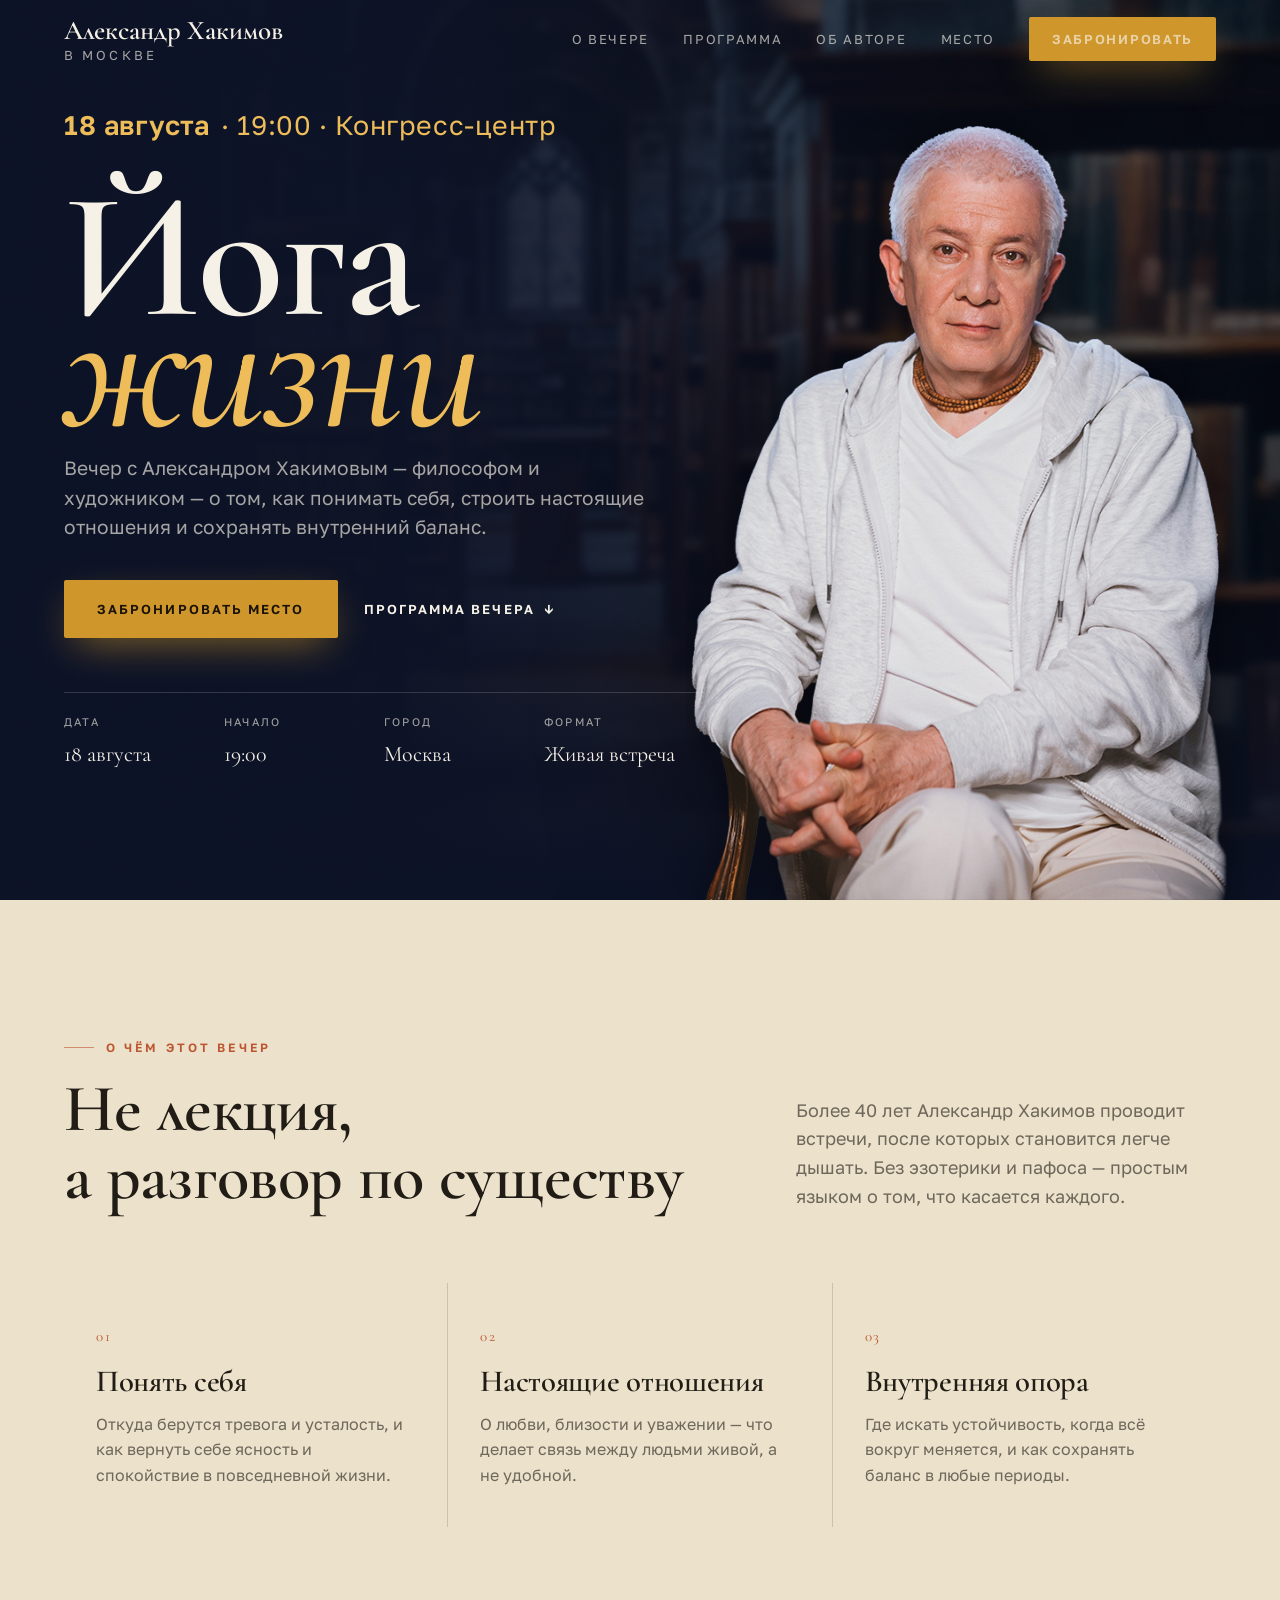
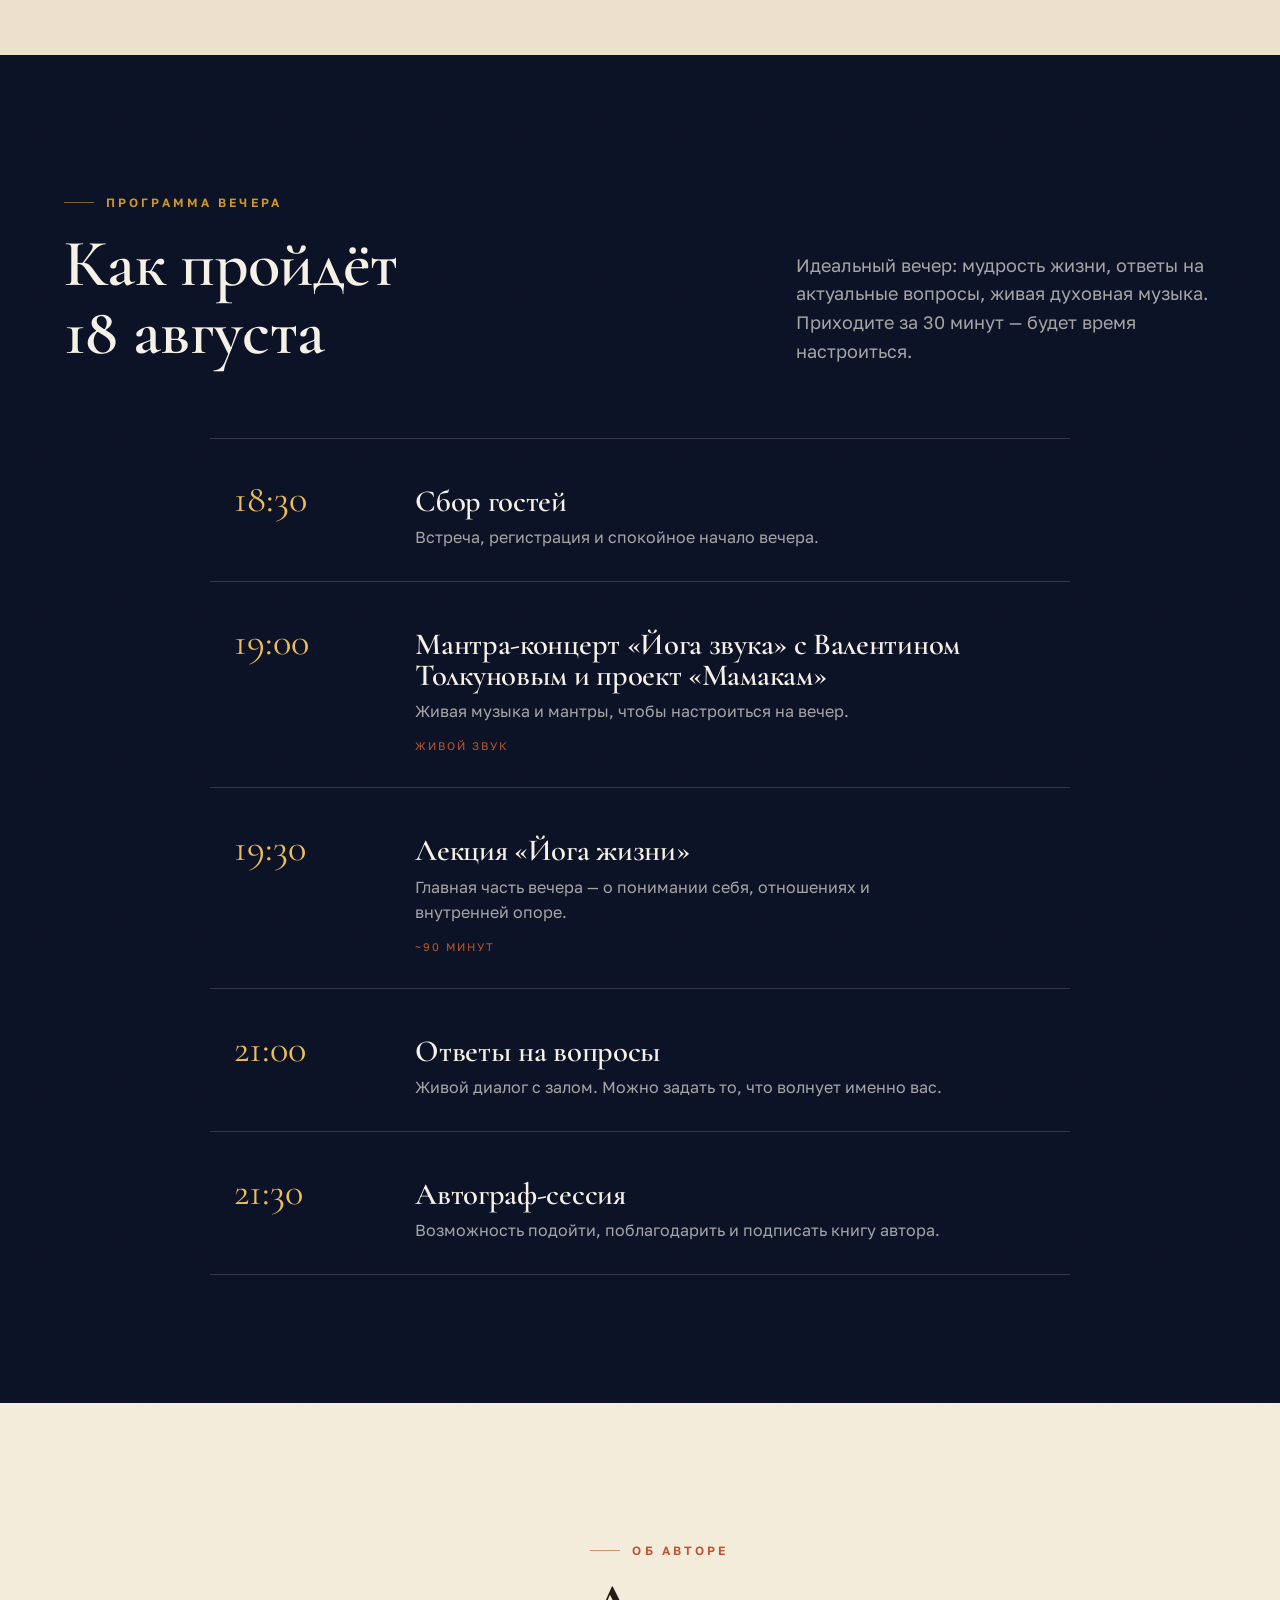
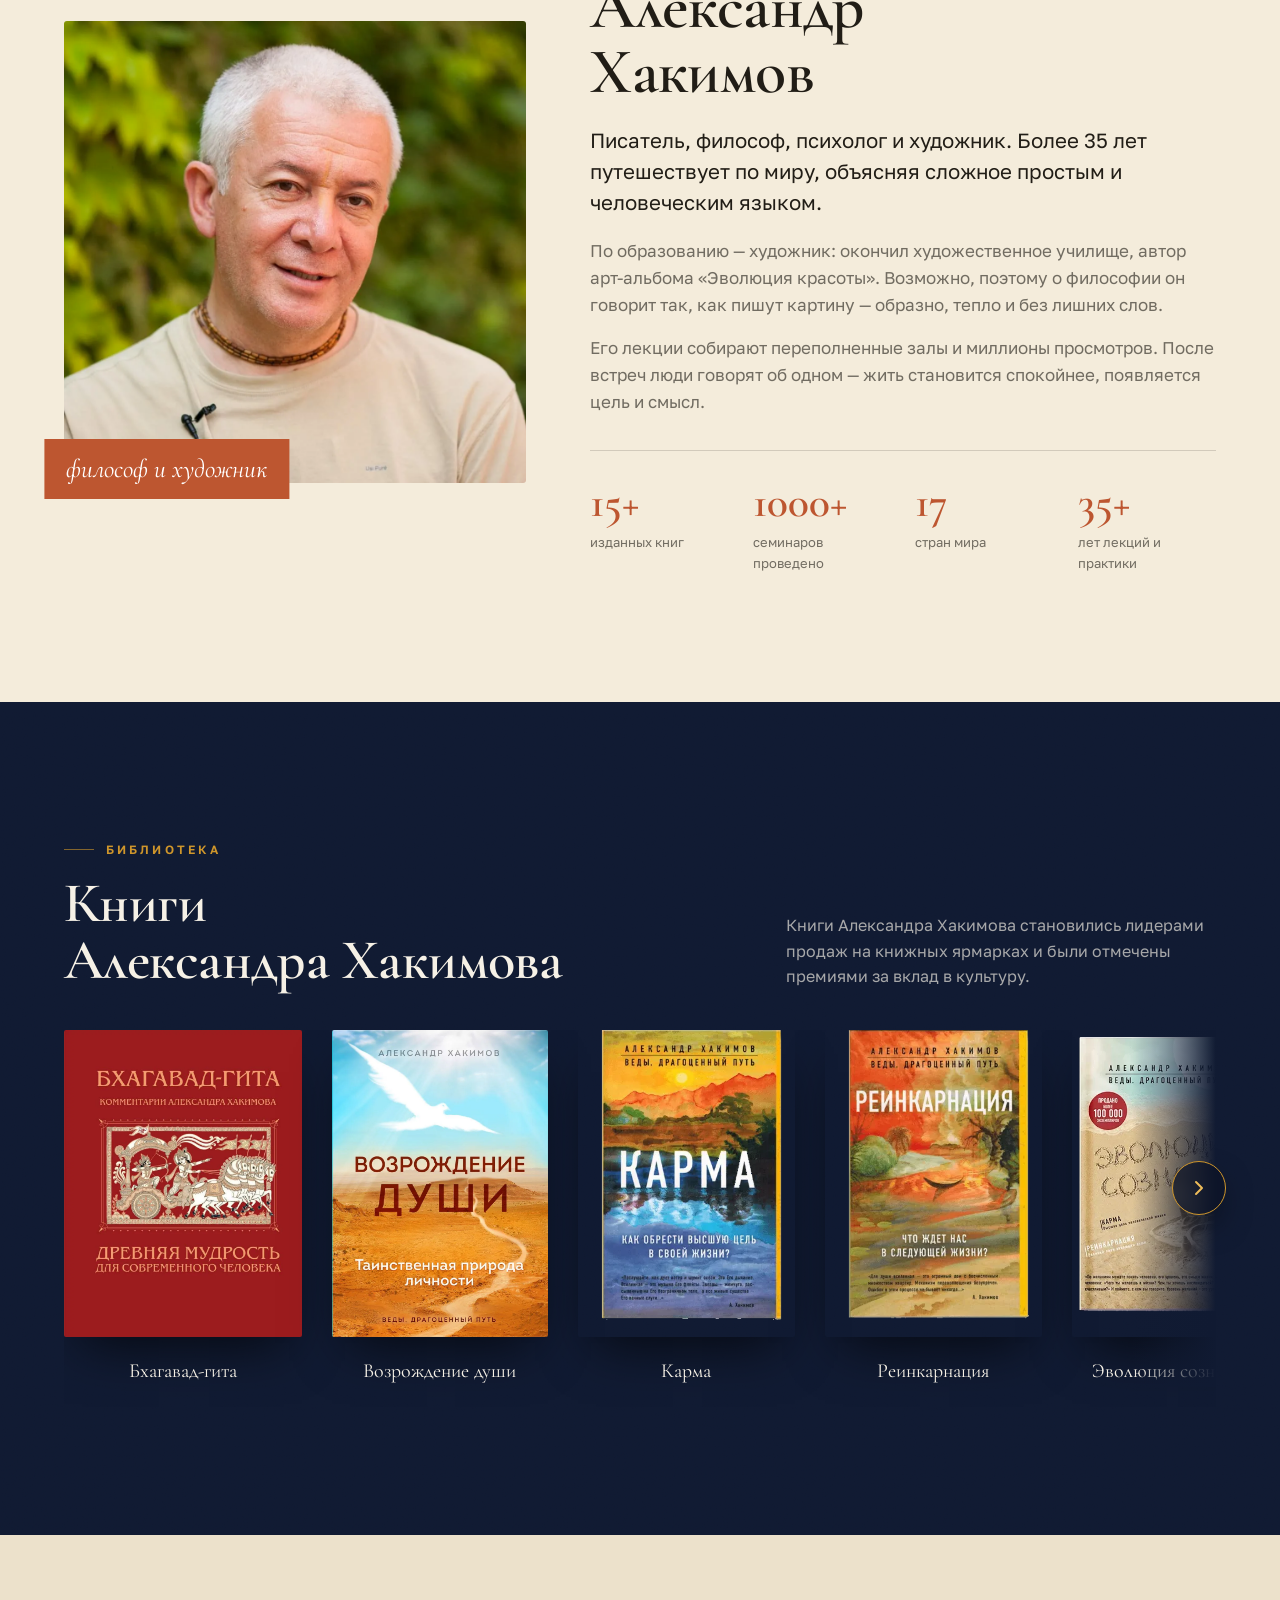
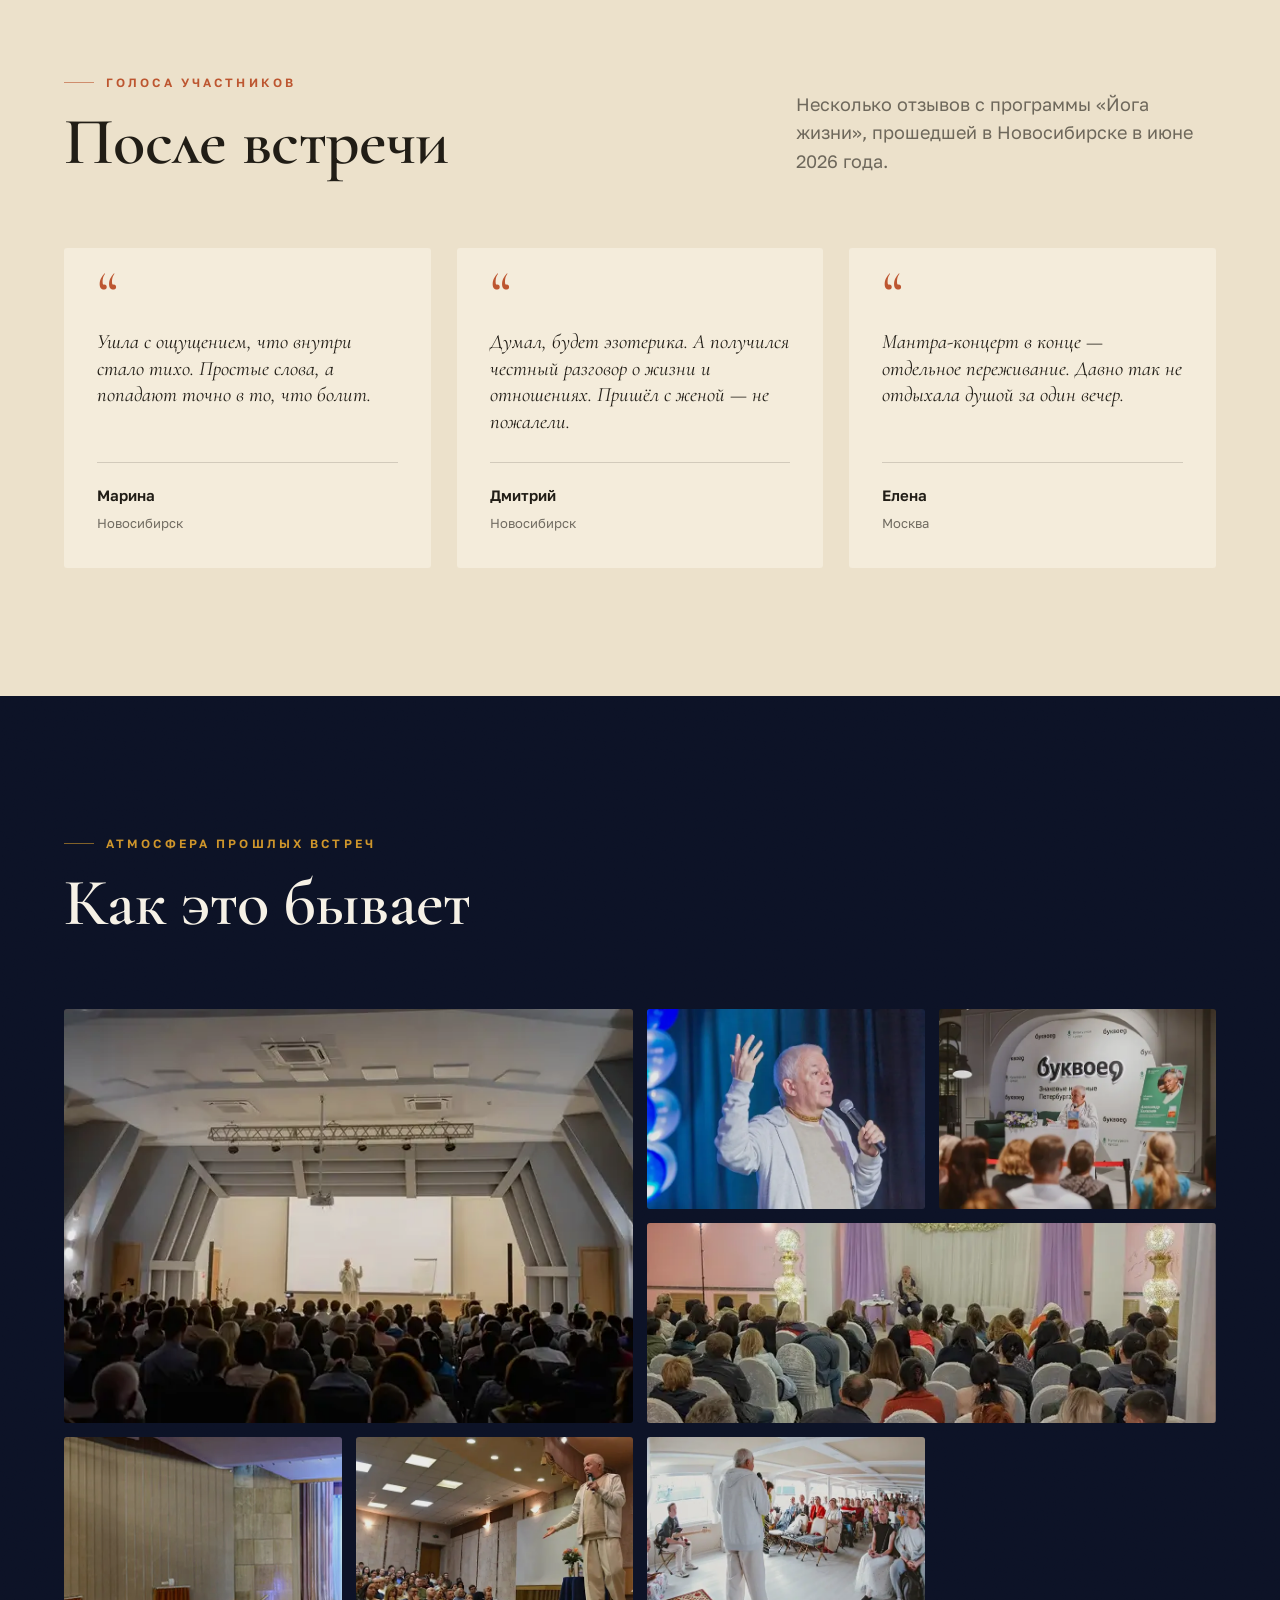
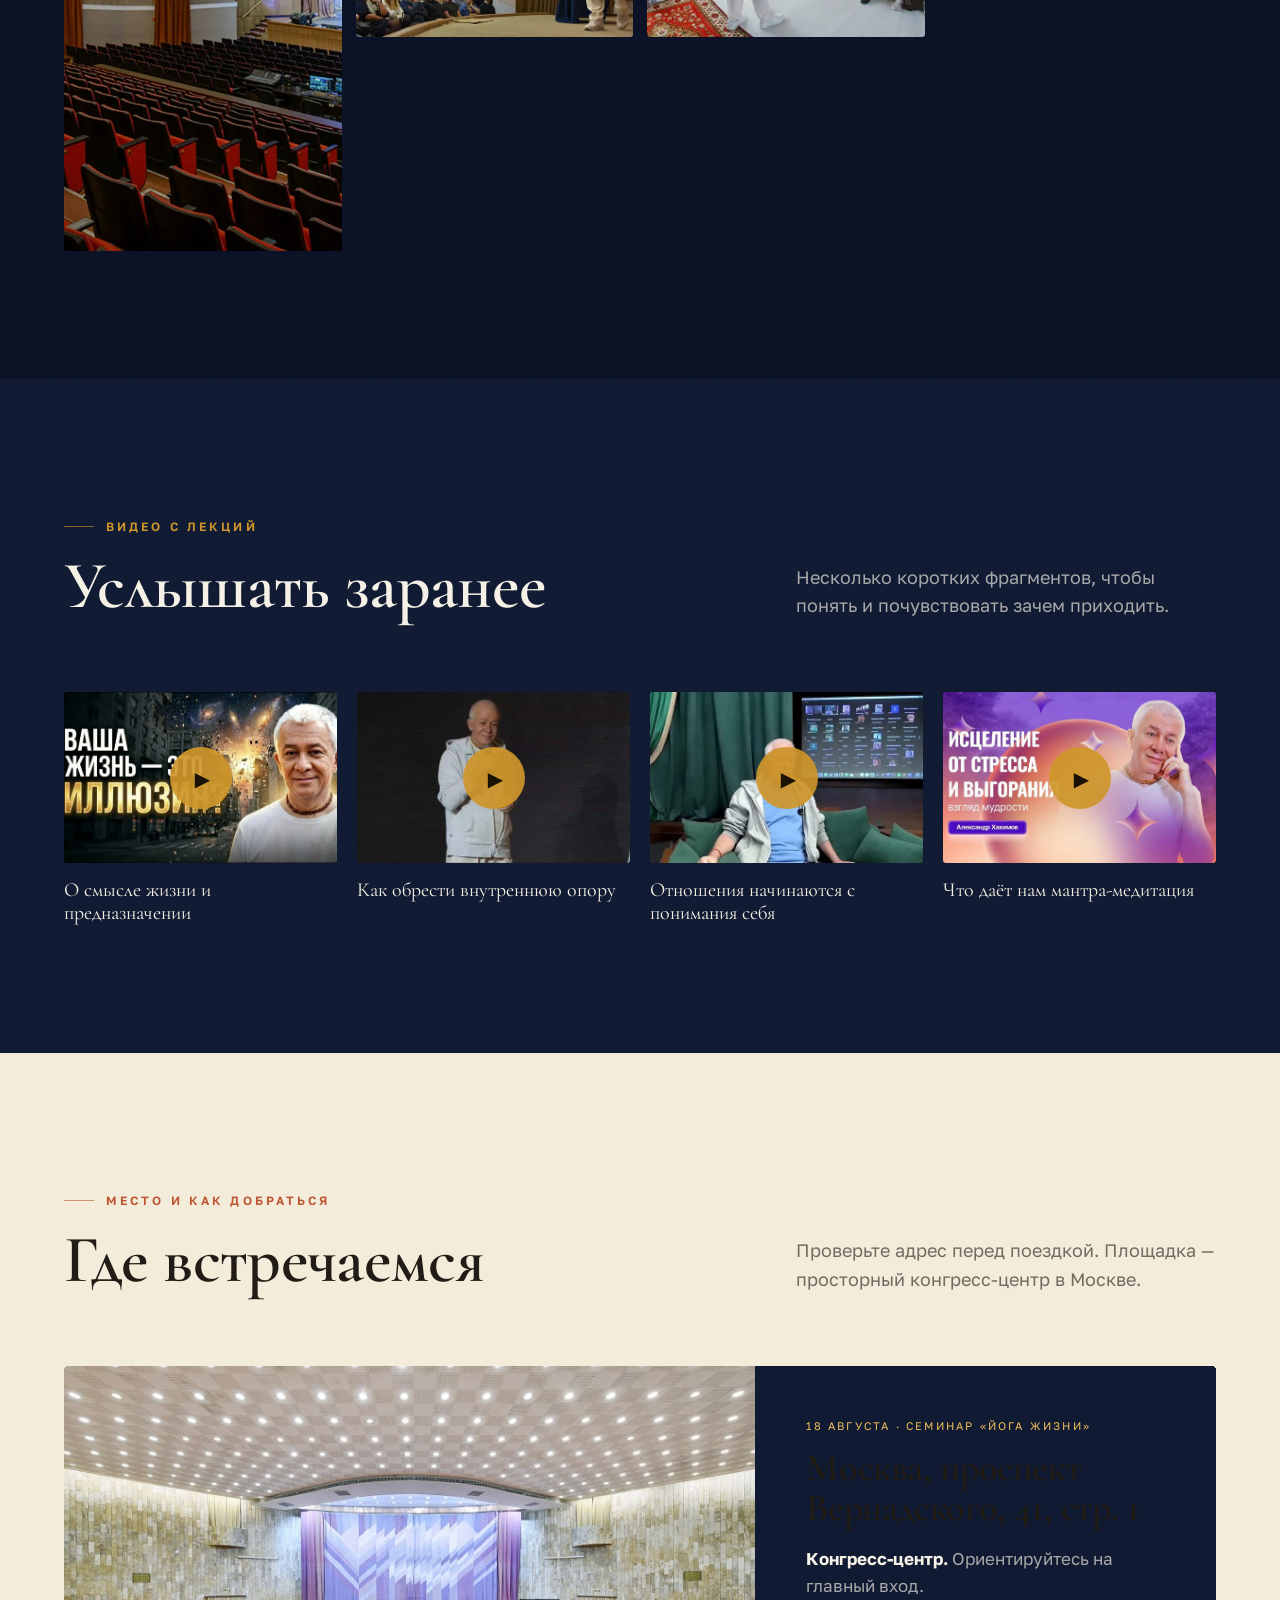
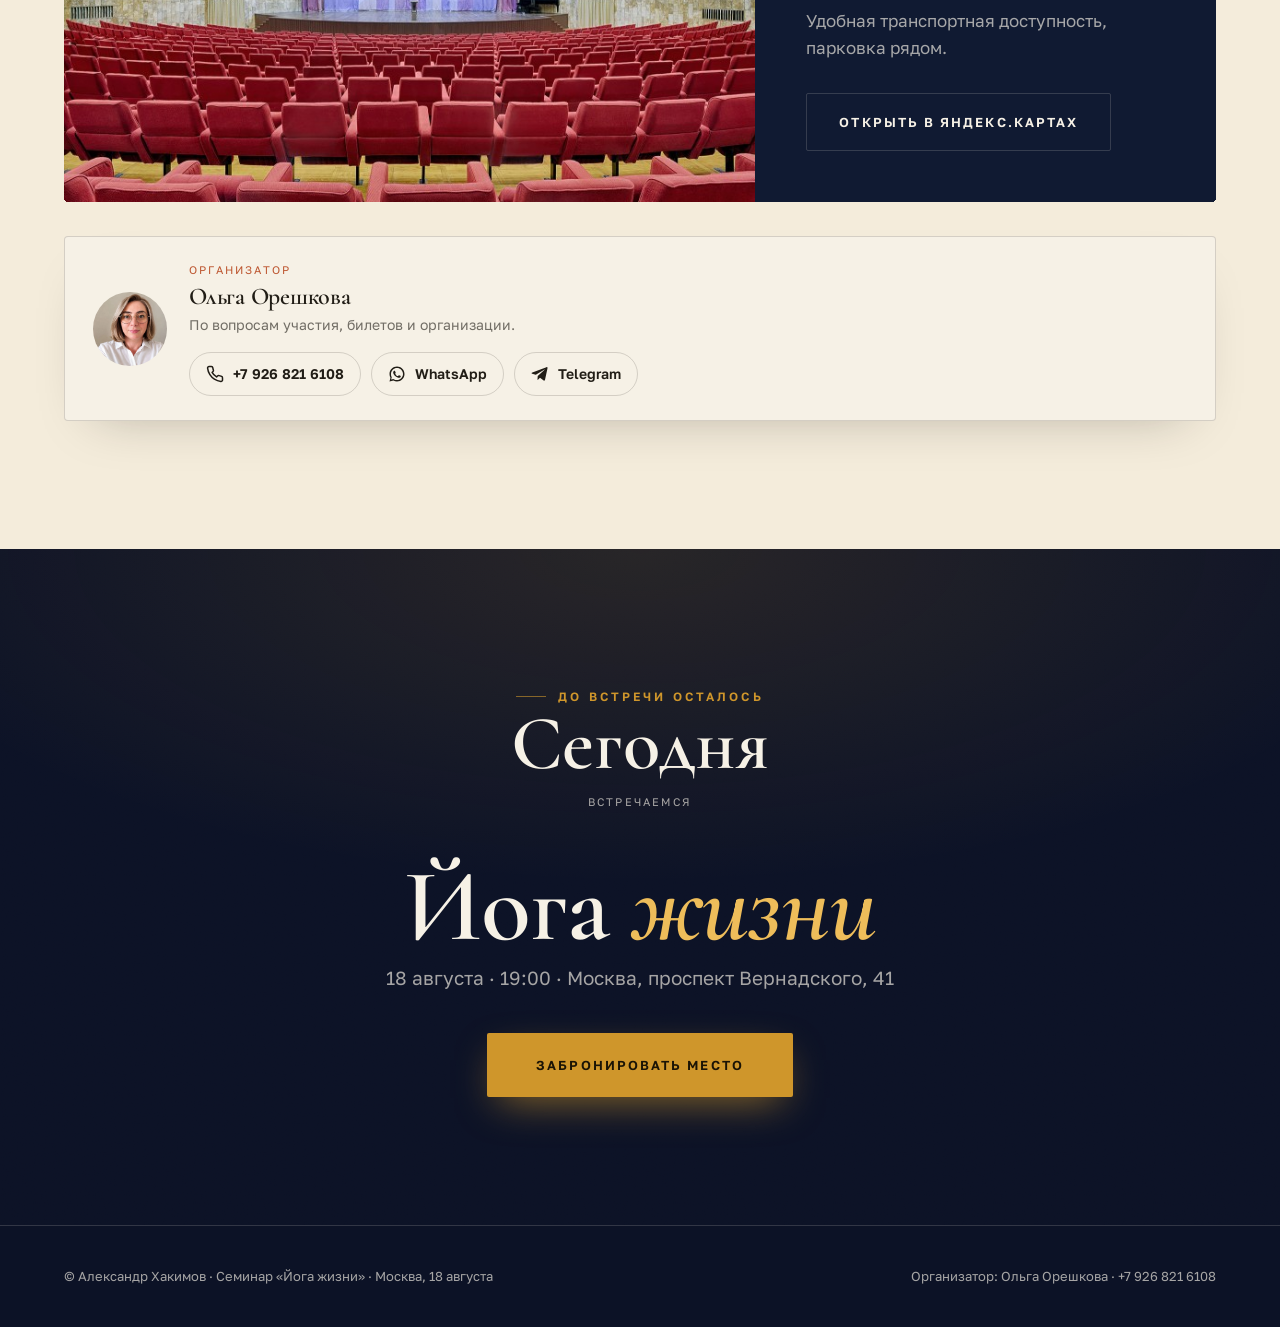
==== commit 2ae4df83: "Контакты, билеты и тексты программы - Телефон организатора → +7 926 821 6108 (tel/WhatsApp/Telegram/" ====
--- a/index.html
+++ b/index.html
@@ -85,7 +85,7 @@
       <a href="#program">Программа</a>
       <a href="#author">Об авторе</a>
       <a href="#venue">Место</a>
-      <a class="btn btn--primary nav__cta" href="#book">Забронировать</a>
+      <a class="btn btn--primary nav__cta" href="https://cbiletom.ru/event.php?event=14104" target="_blank" rel="noopener">Забронировать</a>
     </div>
     <button class="nav__burger" id="burger" aria-label="Меню"><span></span><span></span><span></span></button>
   </div>
@@ -101,7 +101,7 @@
     <h1>Йога<em>жизни</em></h1>
     <p class="hero__lead">Вечер с Александром Хакимовым — философом и художником — о том, как понимать себя, строить настоящие отношения и сохранять внутренний баланс.</p>
     <div class="hero__actions">
-      <a class="btn btn--primary" href="#book">Забронировать место</a>
+      <a class="btn btn--primary" href="https://cbiletom.ru/event.php?event=14104" target="_blank" rel="noopener">Забронировать место</a>
       <a class="textlink" href="#program">Программа вечера <span class="ar">↓</span></a>
     </div>
     <dl class="hero__meta">
@@ -154,8 +154,8 @@
       <p class="lead">Идеальный вечер: мудрость жизни, ответы на актуальные вопросы, живая духовная музыка. Приходите за 30 минут — будет время настроиться.</p>
     </div>
     <div class="timeline">
-      <div class="tl reveal"><div class="tl__time">18:30</div><div class="tl__body"><h3>Сбор гостей</h3><p>Встреча, регистрация и спокойное начало вечера. Можно занять удобные места.</p></div></div>
-      <div class="tl reveal"><div class="tl__time">19:00</div><div class="tl__body"><h3>Мантра-концерт «Йога звука»</h3><p>С Валентином Толкуновым и проектом «Мамакам». Живая музыка и мантры, чтобы настроиться на вечер.</p><span class="tl__tag">Живой звук</span></div></div>
+      <div class="tl reveal"><div class="tl__time">18:30</div><div class="tl__body"><h3>Сбор гостей</h3><p>Встреча, регистрация и спокойное начало вечера.</p></div></div>
+      <div class="tl reveal"><div class="tl__time">19:00</div><div class="tl__body"><h3>Мантра-концерт «Йога звука» с Валентином Толкуновым и проект «Мамакам»</h3><p>Живая музыка и мантры, чтобы настроиться на вечер.</p><span class="tl__tag">Живой звук</span></div></div>
       <div class="tl reveal"><div class="tl__time">19:30</div><div class="tl__body"><h3>Лекция «Йога жизни»</h3><p>Главная часть вечера — о понимании себя, отношениях и внутренней опоре.</p><span class="tl__tag">~90 минут</span></div></div>
       <div class="tl reveal"><div class="tl__time">21:00</div><div class="tl__body"><h3>Ответы на вопросы</h3><p>Живой диалог с залом. Можно задать то, что волнует именно вас.</p></div></div>
       <div class="tl reveal"><div class="tl__time">21:30</div><div class="tl__body"><h3>Автограф-сессия</h3><p>Возможность подойти, поблагодарить и подписать книгу автора.</p></div></div>
@@ -293,9 +293,9 @@
         <h4>Ольга Орешкова</h4>
         <p>По вопросам участия, билетов и организации.</p>
         <div class="org-contacts">
-          <a class="org-chip" href="tel:+79688099092"><svg viewBox="0 0 24 24" fill="none" stroke="currentColor" stroke-width="2" stroke-linecap="round" stroke-linejoin="round"><path d="M22 16.92v3a2 2 0 0 1-2.18 2 19.79 19.79 0 0 1-8.63-3.07 19.5 19.5 0 0 1-6-6 19.79 19.79 0 0 1-3.07-8.67A2 2 0 0 1 4.11 2h3a2 2 0 0 1 2 1.72c.13.96.36 1.9.7 2.81a2 2 0 0 1-.45 2.11L8.09 9.91a16 16 0 0 0 6 6l1.27-1.27a2 2 0 0 1 2.11-.45c.9.34 1.85.57 2.81.7A2 2 0 0 1 22 16.92z"/></svg>+7 968 809 9092</a>
-          <a class="org-chip org-chip--wa" href="https://wa.me/79688099092" target="_blank" rel="noopener"><svg viewBox="0 0 24 24" fill="currentColor"><path d="M12 2C6.48 2 2 6.48 2 12c0 1.77.46 3.45 1.27 4.91L2 22l5.25-1.38A9.94 9.94 0 0 0 12 22c5.52 0 10-4.48 10-10S17.52 2 12 2zm0 18c-1.6 0-3.1-.42-4.4-1.16l-.32-.19-3.12.82.83-3.04-.2-.33A7.93 7.93 0 0 1 4 12c0-4.41 3.59-8 8-8s8 3.59 8 8-3.59 8-8 8zm4.5-5.6c-.25-.13-1.47-.72-1.7-.8-.23-.09-.4-.13-.56.12-.17.25-.64.8-.79.97-.14.17-.29.19-.54.06-.25-.12-1.05-.39-2-1.23-.74-.66-1.24-1.47-1.38-1.72-.14-.25-.02-.39.11-.51.11-.11.25-.29.37-.43.13-.14.17-.25.25-.41.08-.17.04-.31-.02-.43-.06-.13-.56-1.35-.77-1.85-.2-.48-.41-.42-.56-.43h-.48c-.17 0-.43.06-.66.31-.23.25-.86.85-.86 2.07 0 1.22.89 2.4 1.01 2.56.12.17 1.75 2.67 4.23 3.74.59.26 1.05.41 1.41.52.59.19 1.13.16 1.56.1.48-.07 1.47-.6 1.68-1.18.21-.58.21-1.07.14-1.18-.06-.1-.22-.16-.47-.28z"/></svg>WhatsApp</a>
-          <a class="org-chip org-chip--tg" href="https://t.me/+79688099092" target="_blank" rel="noopener"><svg viewBox="0 0 24 24" fill="currentColor"><path d="M21.94 4.5 18.7 19.78c-.24 1.08-.88 1.35-1.78.84l-4.93-3.63-2.38 2.29c-.26.26-.48.48-.99.48l.35-5.02 9.13-8.25c.4-.35-.09-.55-.62-.2L6.42 13.1l-4.86-1.52c-1.06-.33-1.08-1.06.22-1.57L20.57 2.9c.88-.33 1.65.2 1.37 1.6z"/></svg>Telegram</a>
+          <a class="org-chip" href="tel:+79268216108"><svg viewBox="0 0 24 24" fill="none" stroke="currentColor" stroke-width="2" stroke-linecap="round" stroke-linejoin="round"><path d="M22 16.92v3a2 2 0 0 1-2.18 2 19.79 19.79 0 0 1-8.63-3.07 19.5 19.5 0 0 1-6-6 19.79 19.79 0 0 1-3.07-8.67A2 2 0 0 1 4.11 2h3a2 2 0 0 1 2 1.72c.13.96.36 1.9.7 2.81a2 2 0 0 1-.45 2.11L8.09 9.91a16 16 0 0 0 6 6l1.27-1.27a2 2 0 0 1 2.11-.45c.9.34 1.85.57 2.81.7A2 2 0 0 1 22 16.92z"/></svg>+7 926 821 6108</a>
+          <a class="org-chip org-chip--wa" href="https://wa.me/79268216108" target="_blank" rel="noopener"><svg viewBox="0 0 24 24" fill="currentColor"><path d="M12 2C6.48 2 2 6.48 2 12c0 1.77.46 3.45 1.27 4.91L2 22l5.25-1.38A9.94 9.94 0 0 0 12 22c5.52 0 10-4.48 10-10S17.52 2 12 2zm0 18c-1.6 0-3.1-.42-4.4-1.16l-.32-.19-3.12.82.83-3.04-.2-.33A7.93 7.93 0 0 1 4 12c0-4.41 3.59-8 8-8s8 3.59 8 8-3.59 8-8 8zm4.5-5.6c-.25-.13-1.47-.72-1.7-.8-.23-.09-.4-.13-.56.12-.17.25-.64.8-.79.97-.14.17-.29.19-.54.06-.25-.12-1.05-.39-2-1.23-.74-.66-1.24-1.47-1.38-1.72-.14-.25-.02-.39.11-.51.11-.11.25-.29.37-.43.13-.14.17-.25.25-.41.08-.17.04-.31-.02-.43-.06-.13-.56-1.35-.77-1.85-.2-.48-.41-.42-.56-.43h-.48c-.17 0-.43.06-.66.31-.23.25-.86.85-.86 2.07 0 1.22.89 2.4 1.01 2.56.12.17 1.75 2.67 4.23 3.74.59.26 1.05.41 1.41.52.59.19 1.13.16 1.56.1.48-.07 1.47-.6 1.68-1.18.21-.58.21-1.07.14-1.18-.06-.1-.22-.16-.47-.28z"/></svg>WhatsApp</a>
+          <a class="org-chip org-chip--tg" href="https://t.me/+79268216108" target="_blank" rel="noopener"><svg viewBox="0 0 24 24" fill="currentColor"><path d="M21.94 4.5 18.7 19.78c-.24 1.08-.88 1.35-1.78.84l-4.93-3.63-2.38 2.29c-.26.26-.48.48-.99.48l.35-5.02 9.13-8.25c.4-.35-.09-.55-.62-.2L6.42 13.1l-4.86-1.52c-1.06-.33-1.08-1.06.22-1.57L20.57 2.9c.88-.33 1.65.2 1.37 1.6z"/></svg>Telegram</a>
         </div>
       </div>
     </div>
@@ -313,7 +313,7 @@
     </div>
     <h2>Йога <em>жизни</em></h2>
     <p class="final__sub">18 августа · 19:00 · Москва, проспект Вернадского, 41</p>
-    <a class="btn btn--primary" href="#" target="_blank" rel="noopener" style="min-height:64px;padding:0 48px">Забронировать место</a>
+    <a class="btn btn--primary" href="https://cbiletom.ru/event.php?event=14104" target="_blank" rel="noopener" style="min-height:64px;padding:0 48px">Забронировать место</a>
   </div>
 </section>
 </main>
@@ -321,7 +321,7 @@
 <footer class="foot">
   <div class="wrap">
     <span>© Александр Хакимов · Семинар «Йога жизни» · Москва, 18 августа</span>
-    <span>Организатор: Ольга Орешкова · +7 968 809 9092</span>
+    <span>Организатор: Ольга Орешкова · +7 926 821 6108</span>
   </div>
 </footer>
 
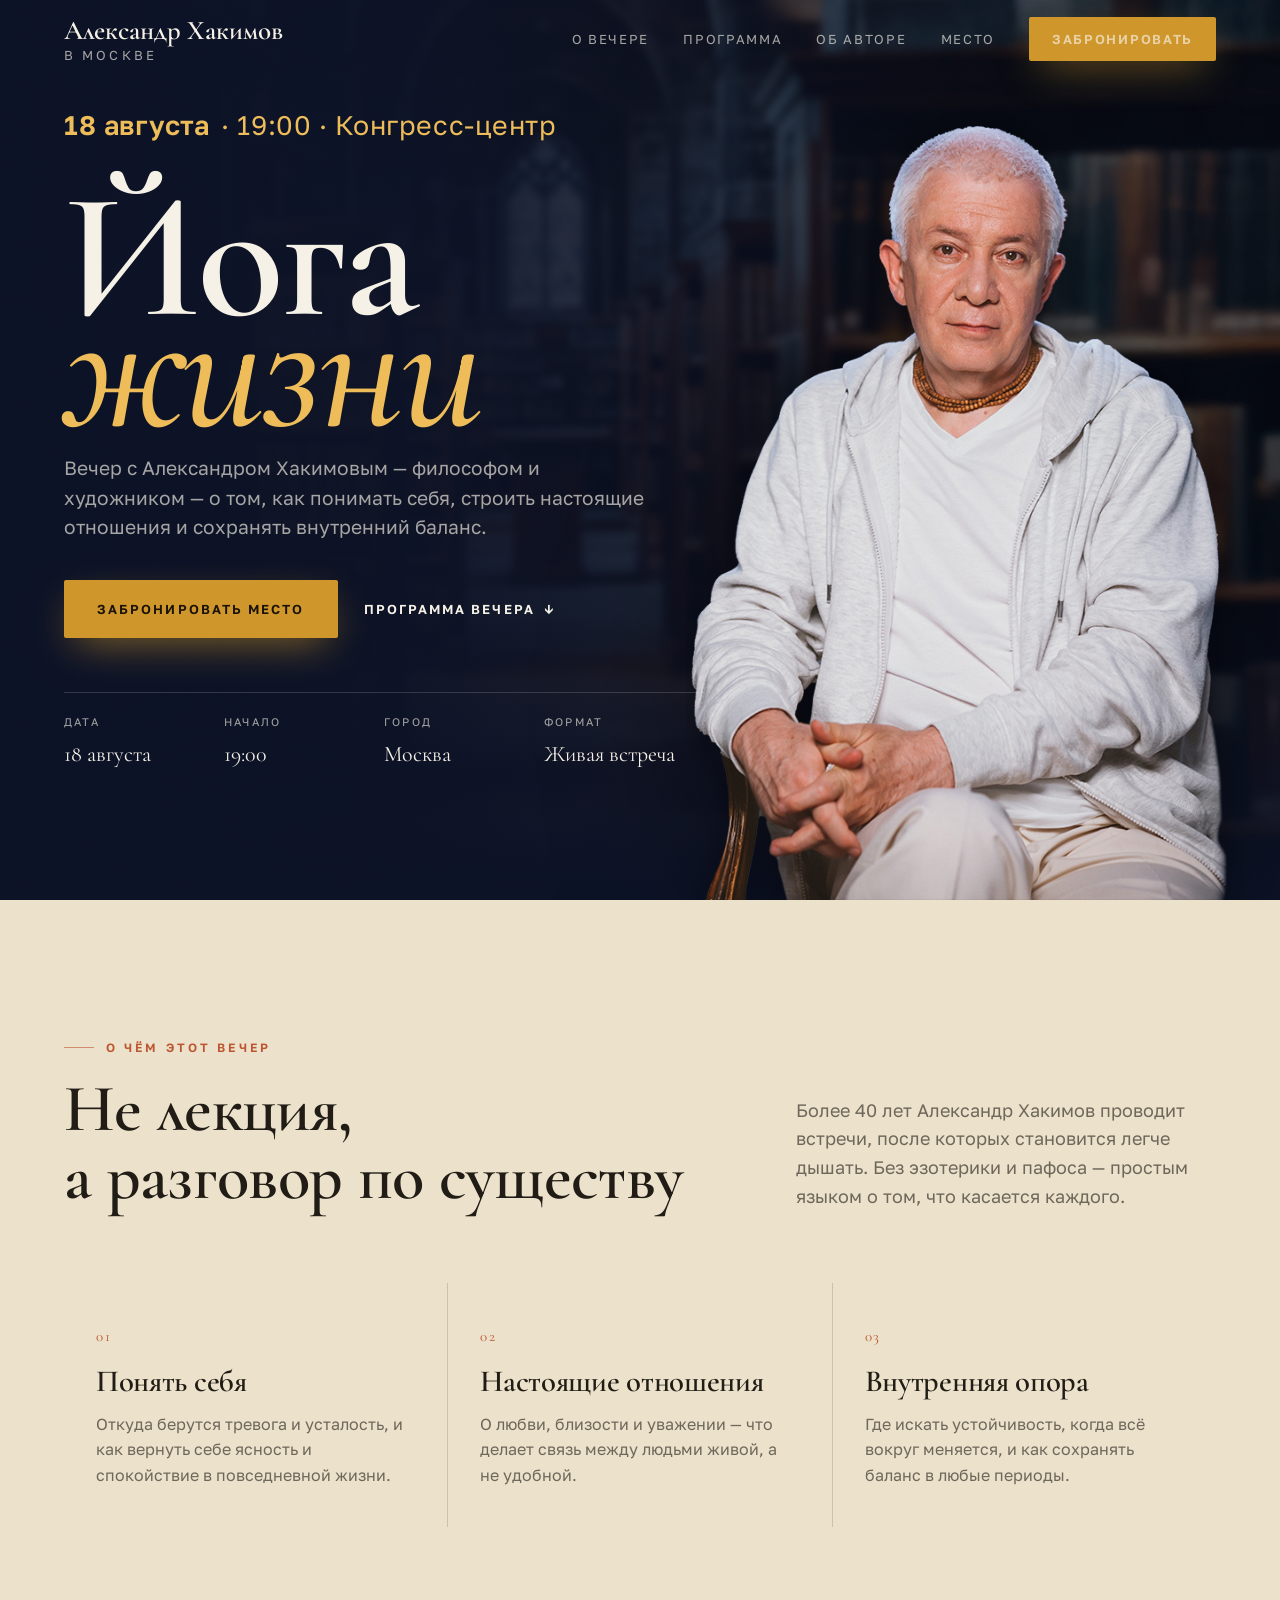
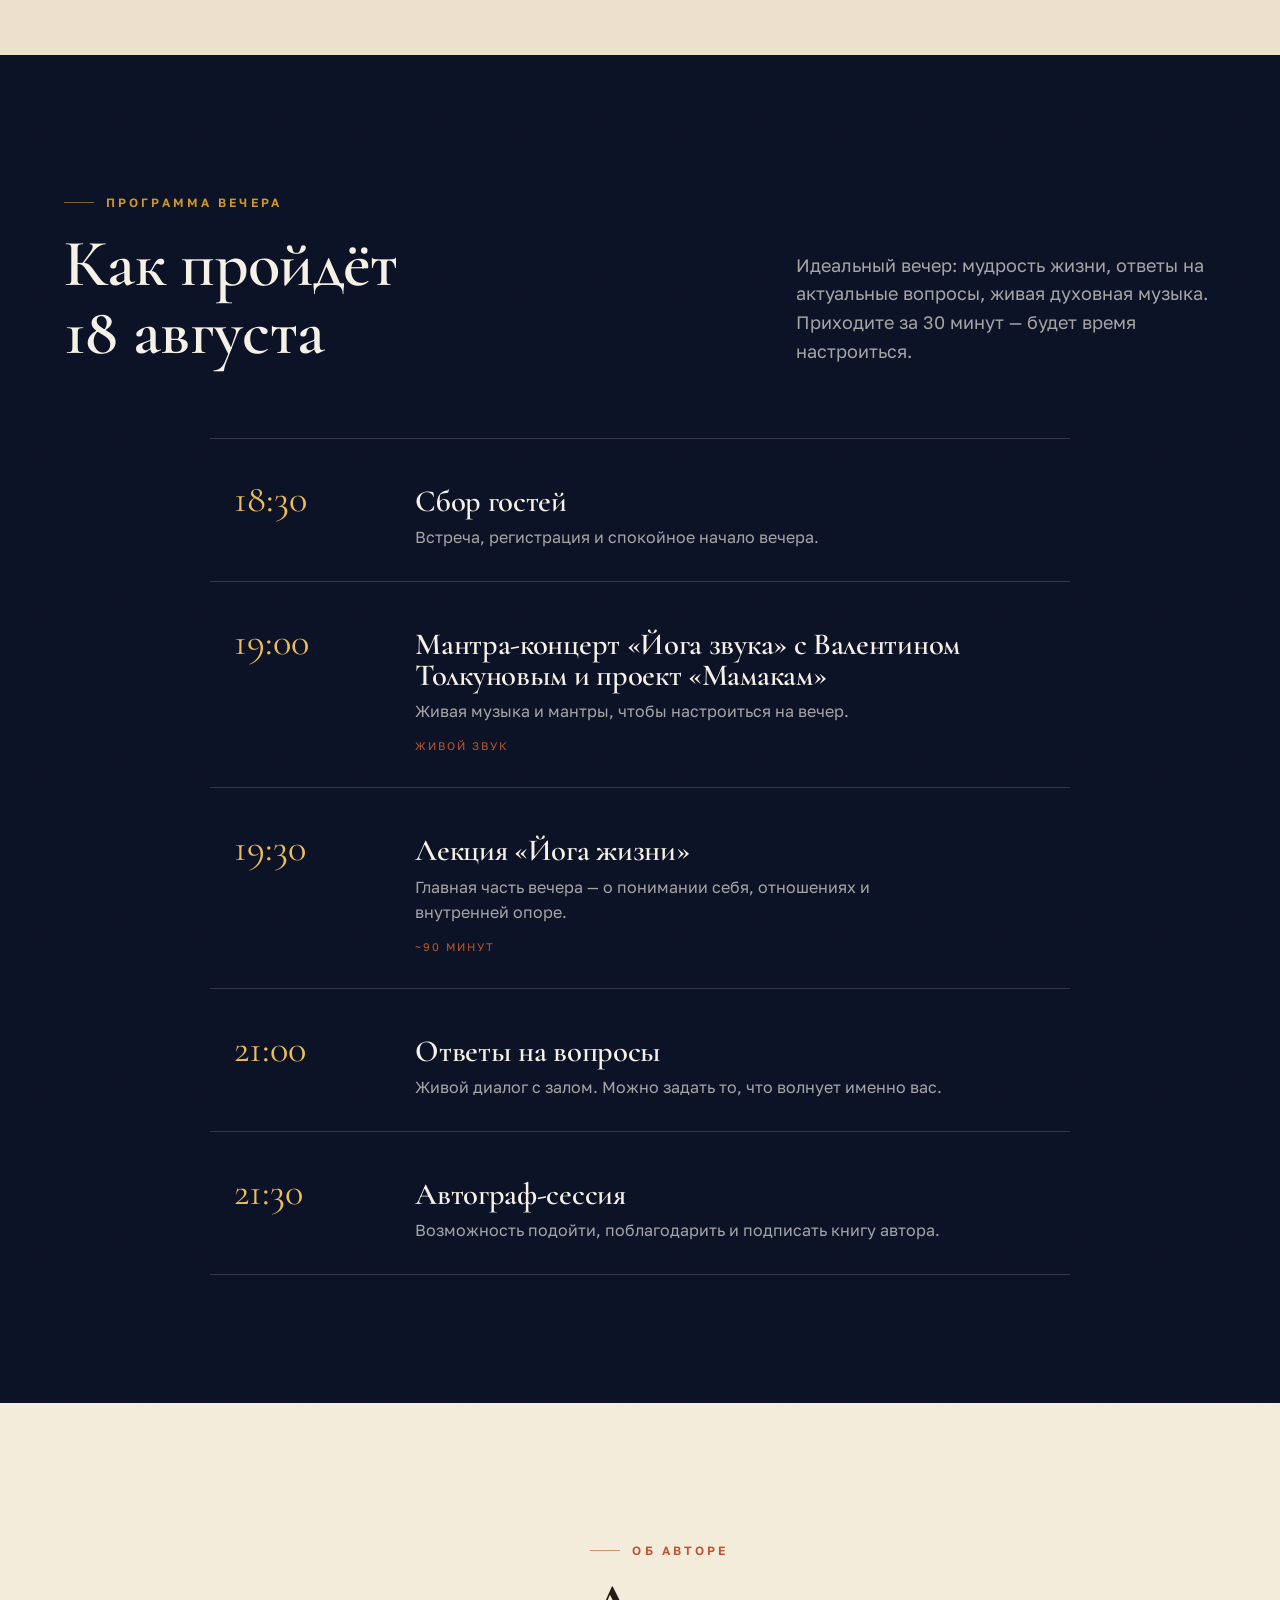
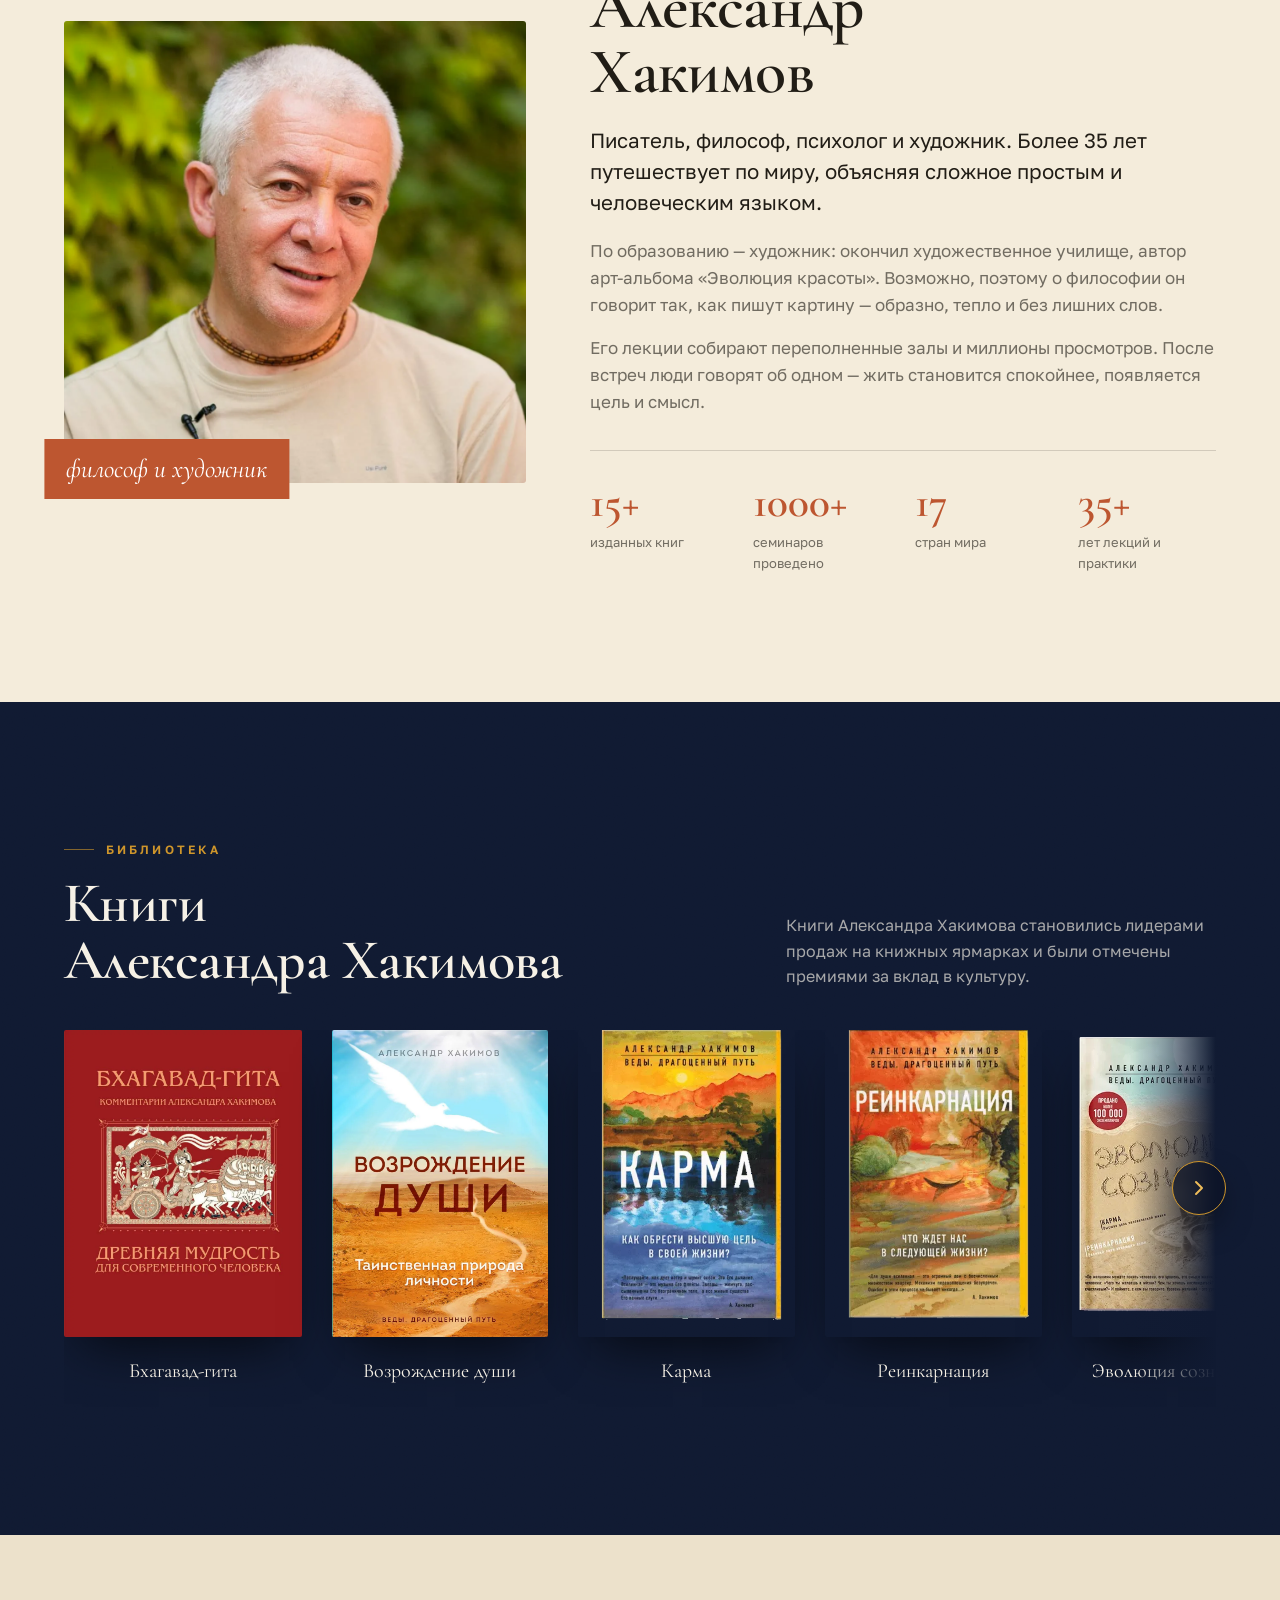
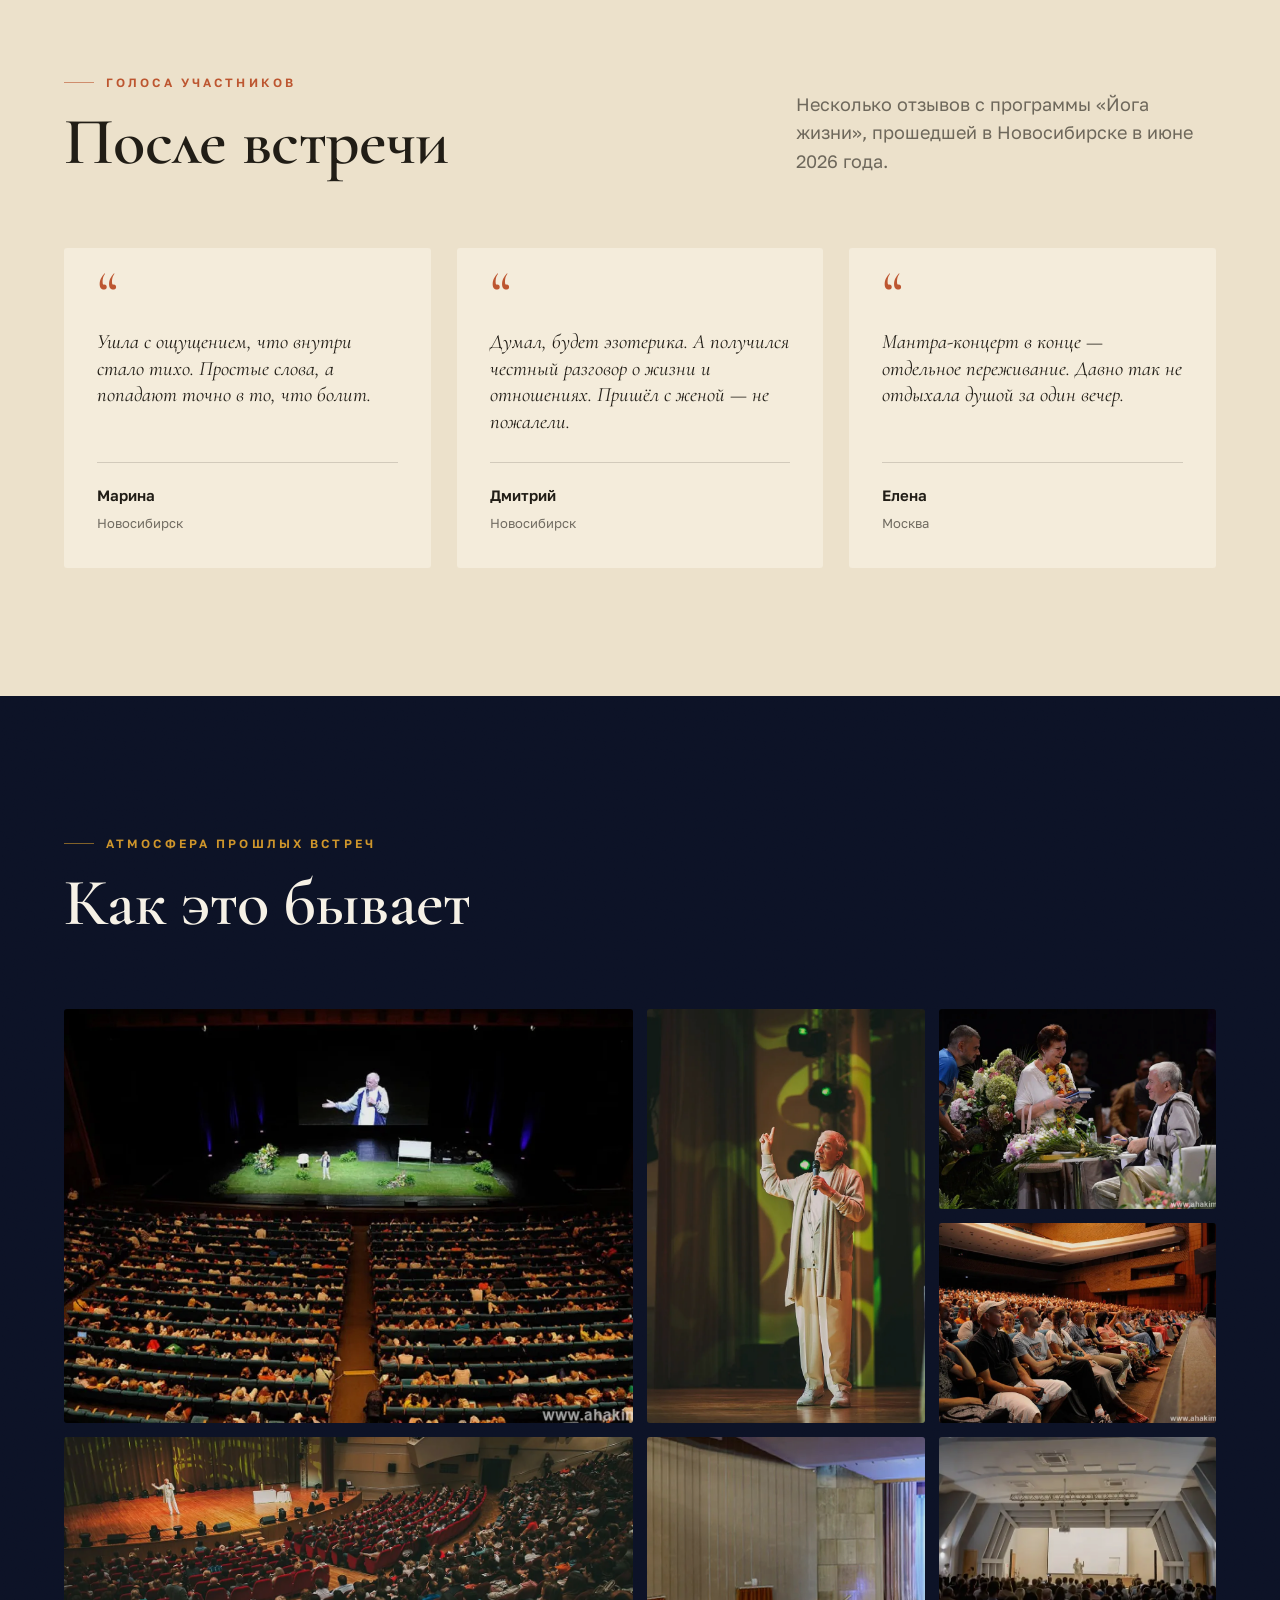
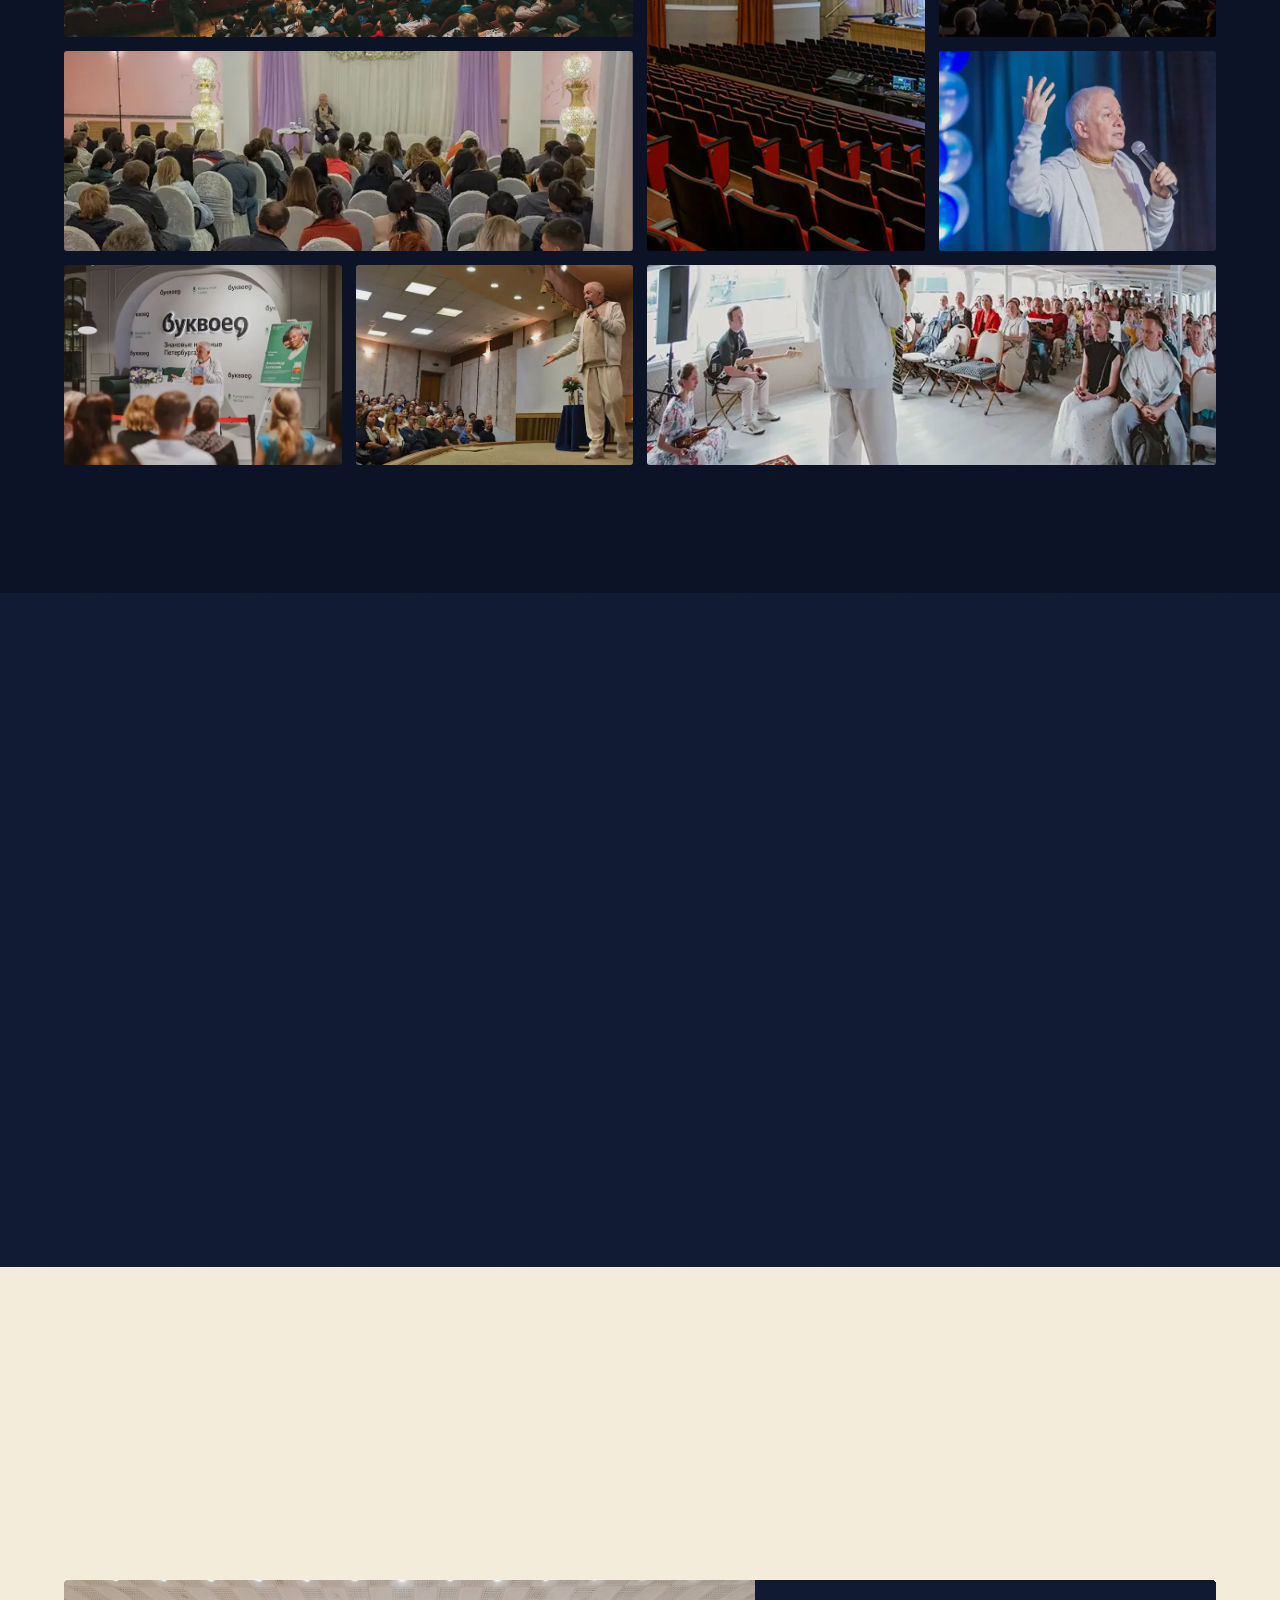
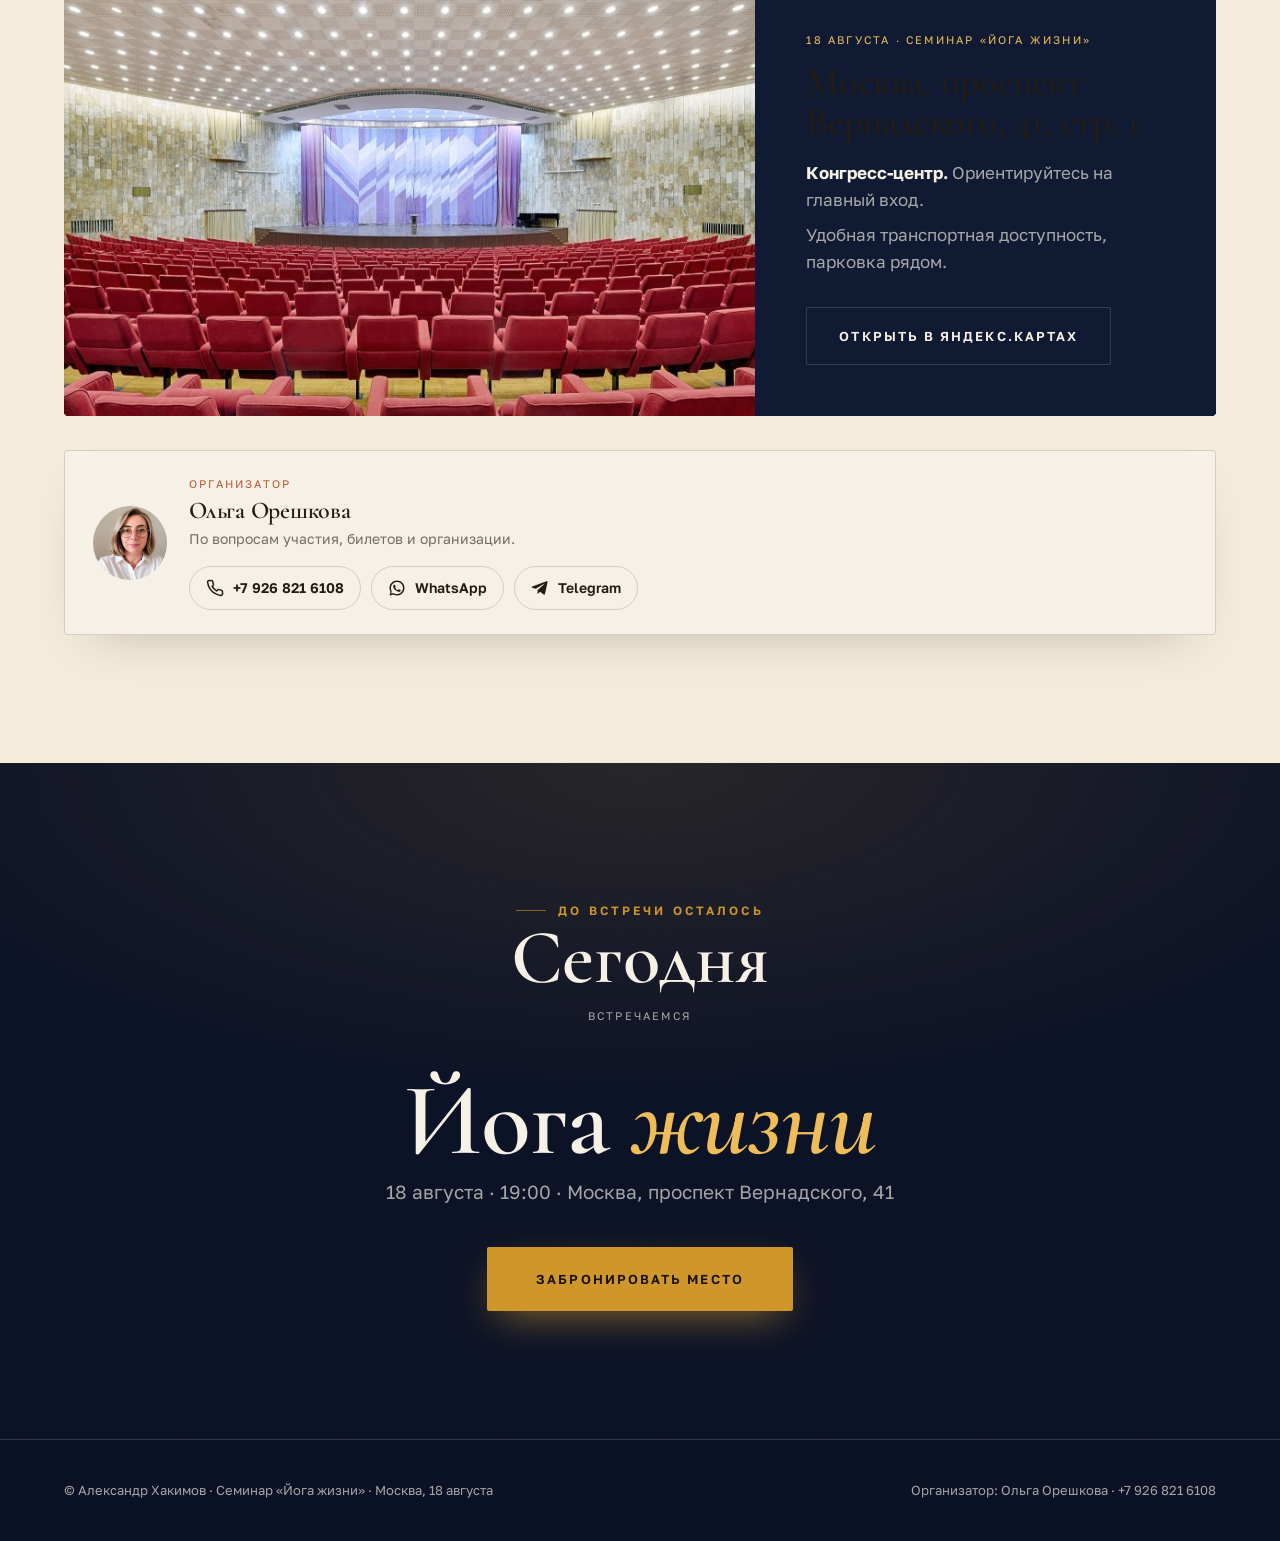
==== commit 90d78480: "Атмосфера: добавлены реальные фото событий, коллаж пересобран 5 новых фото с прошлых программ (общий" ====
--- a/index.html
+++ b/index.html
@@ -240,13 +240,18 @@
       <h2 style="margin-top:16px">Как это бывает</h2></div>
     </div>
     <div class="collage reveal">
-      <figure class="big"><img src="images/gallery-1.webp" alt="" loading="lazy" /></figure>
+      <figure class="big"><img src="images/gallery-hall.webp" alt="Зал на лекции Александра Хакимова" loading="lazy" /></figure>
+      <figure class="tall"><img src="images/gallery-speaker.webp" alt="Александр Хакимов на сцене" loading="lazy" /></figure>
+      <figure><img src="images/gallery-autograph.webp" alt="Автограф-сессия после лекции" loading="lazy" /></figure>
+      <figure><img src="images/gallery-audience.webp" alt="Зрители на встрече" loading="lazy" /></figure>
+      <figure class="wide"><img src="images/gallery-hall-red.webp" alt="Полный зал на программе «Йога жизни»" loading="lazy" /></figure>
+      <figure class="tall"><img src="images/mantra/mantra2.webp" alt="" loading="lazy" /></figure>
+      <figure><img src="images/gallery-1.webp" alt="" loading="lazy" /></figure>
+      <figure class="wide"><img src="images/gallery-4.webp" alt="" loading="lazy" /></figure>
       <figure><img src="images/gallery-2.webp" alt="" loading="lazy" /></figure>
       <figure><img src="images/gallery-3.webp" alt="" loading="lazy" /></figure>
-      <figure class="wide"><img src="images/gallery-4.webp" alt="" loading="lazy" /></figure>
-      <figure class="tall"><img src="images/mantra/mantra2.webp" alt="" loading="lazy" /></figure>
       <figure><img src="images/gallery-5.webp" alt="" loading="lazy" /></figure>
-      <figure><img src="images/gallery-6.webp" alt="" loading="lazy" /></figure>
+      <figure class="wide"><img src="images/gallery-6.webp" alt="" loading="lazy" /></figure>
     </div>
   </div>
 </section>
--- a/styles.css
+++ b/styles.css
@@ -202,7 +202,7 @@
 .voice .who span{font-size:13px;color:var(--muted-light)}
 
 /* ===== ATMOSPHERE COLLAGE ===== */
-.collage{display:grid;grid-template-columns:repeat(4,1fr);grid-auto-rows:200px;gap:14px}
+.collage{display:grid;grid-template-columns:repeat(4,1fr);grid-auto-rows:200px;gap:14px;grid-auto-flow:dense}
 .collage figure{overflow:hidden;border-radius:3px;position:relative}
 .collage img{width:100%;height:100%;object-fit:cover;transition:transform .8s cubic-bezier(.2,.8,.2,1);filter:brightness(.92)}
 .collage figure:hover img{transform:scale(1.06);filter:brightness(1)}
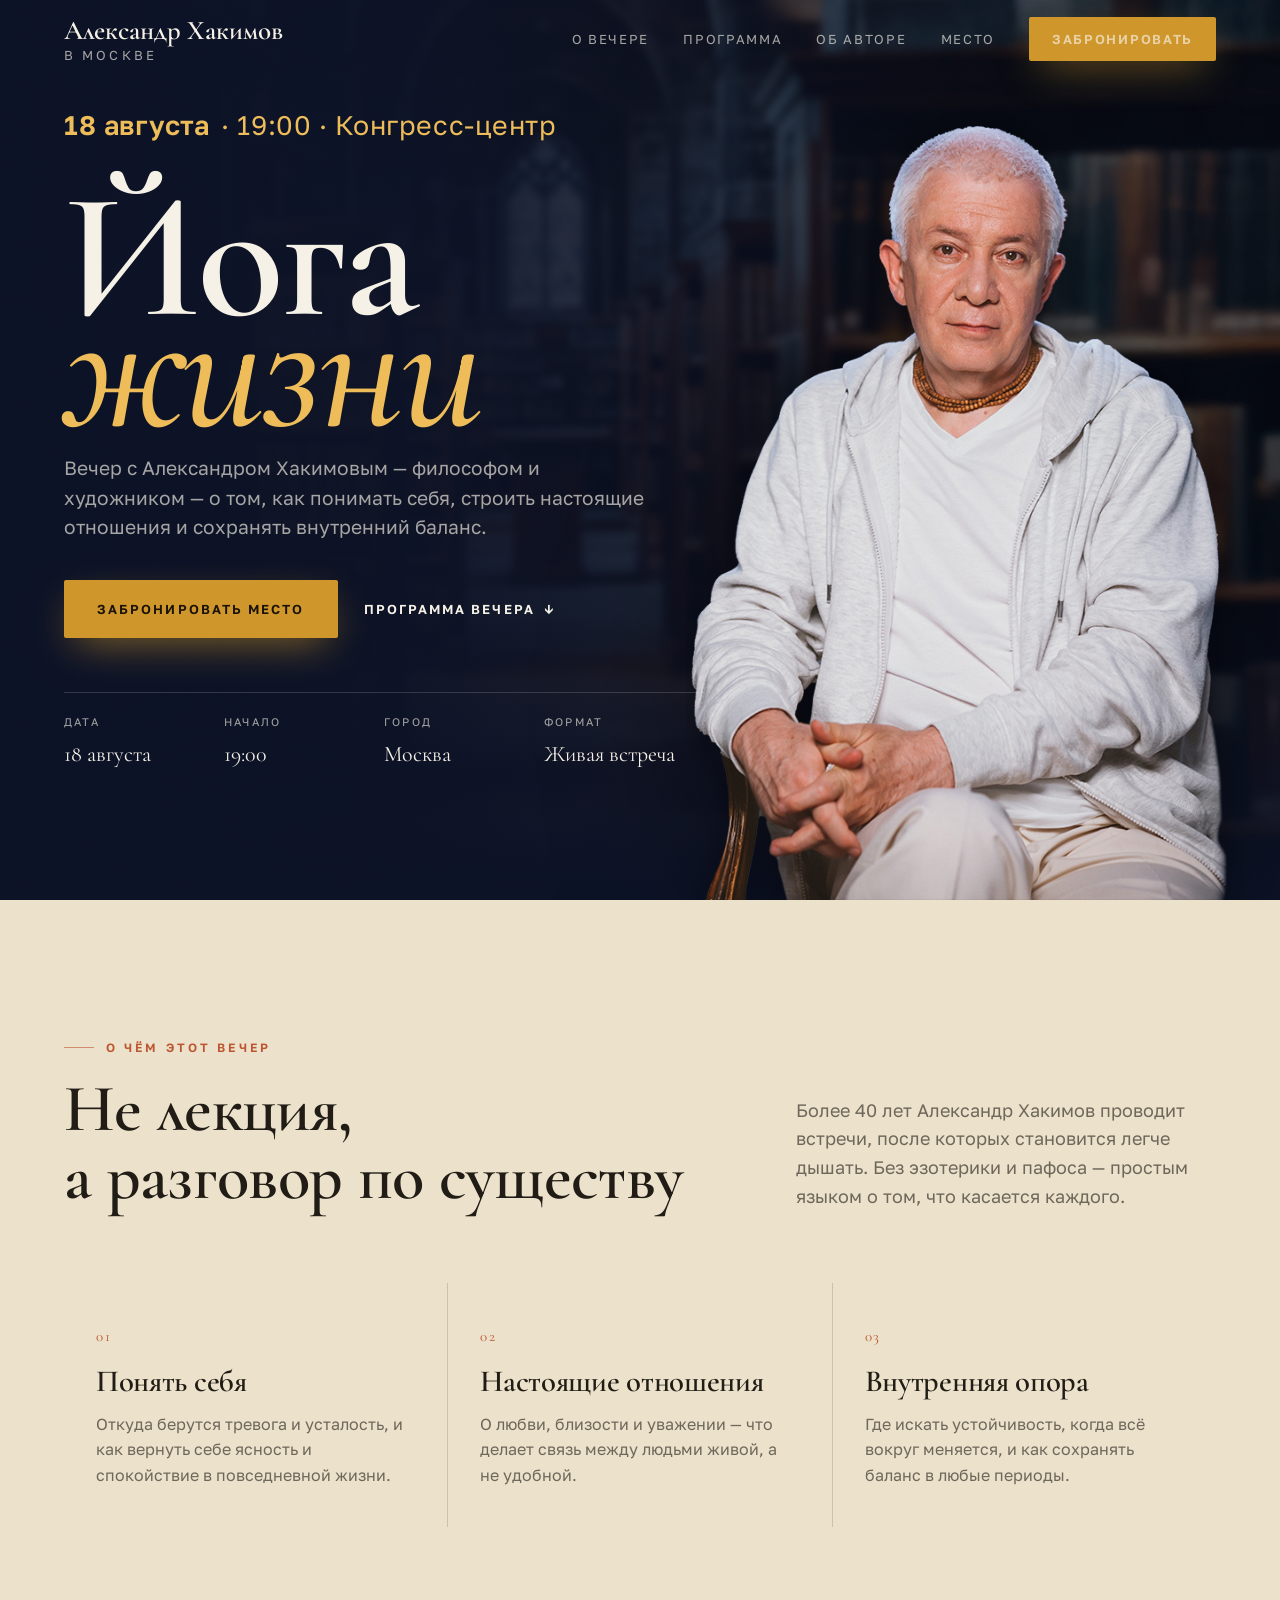
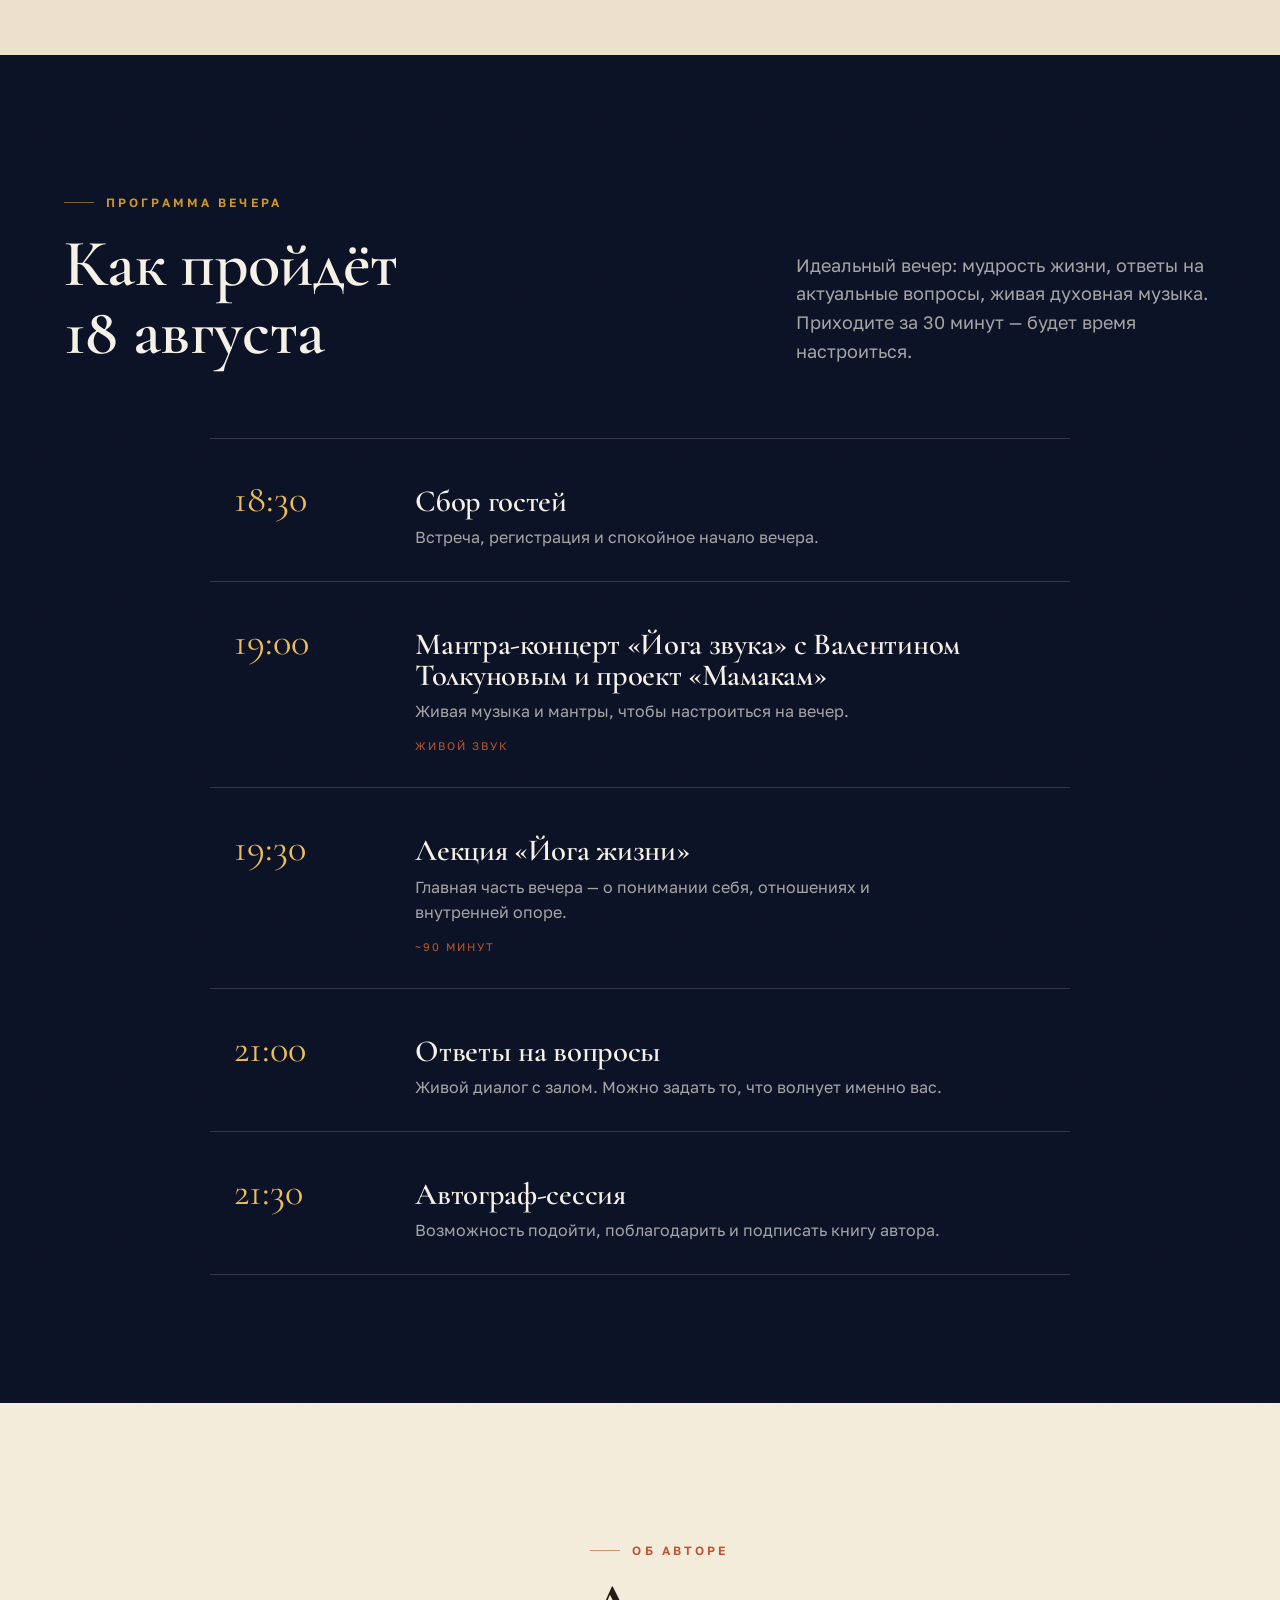
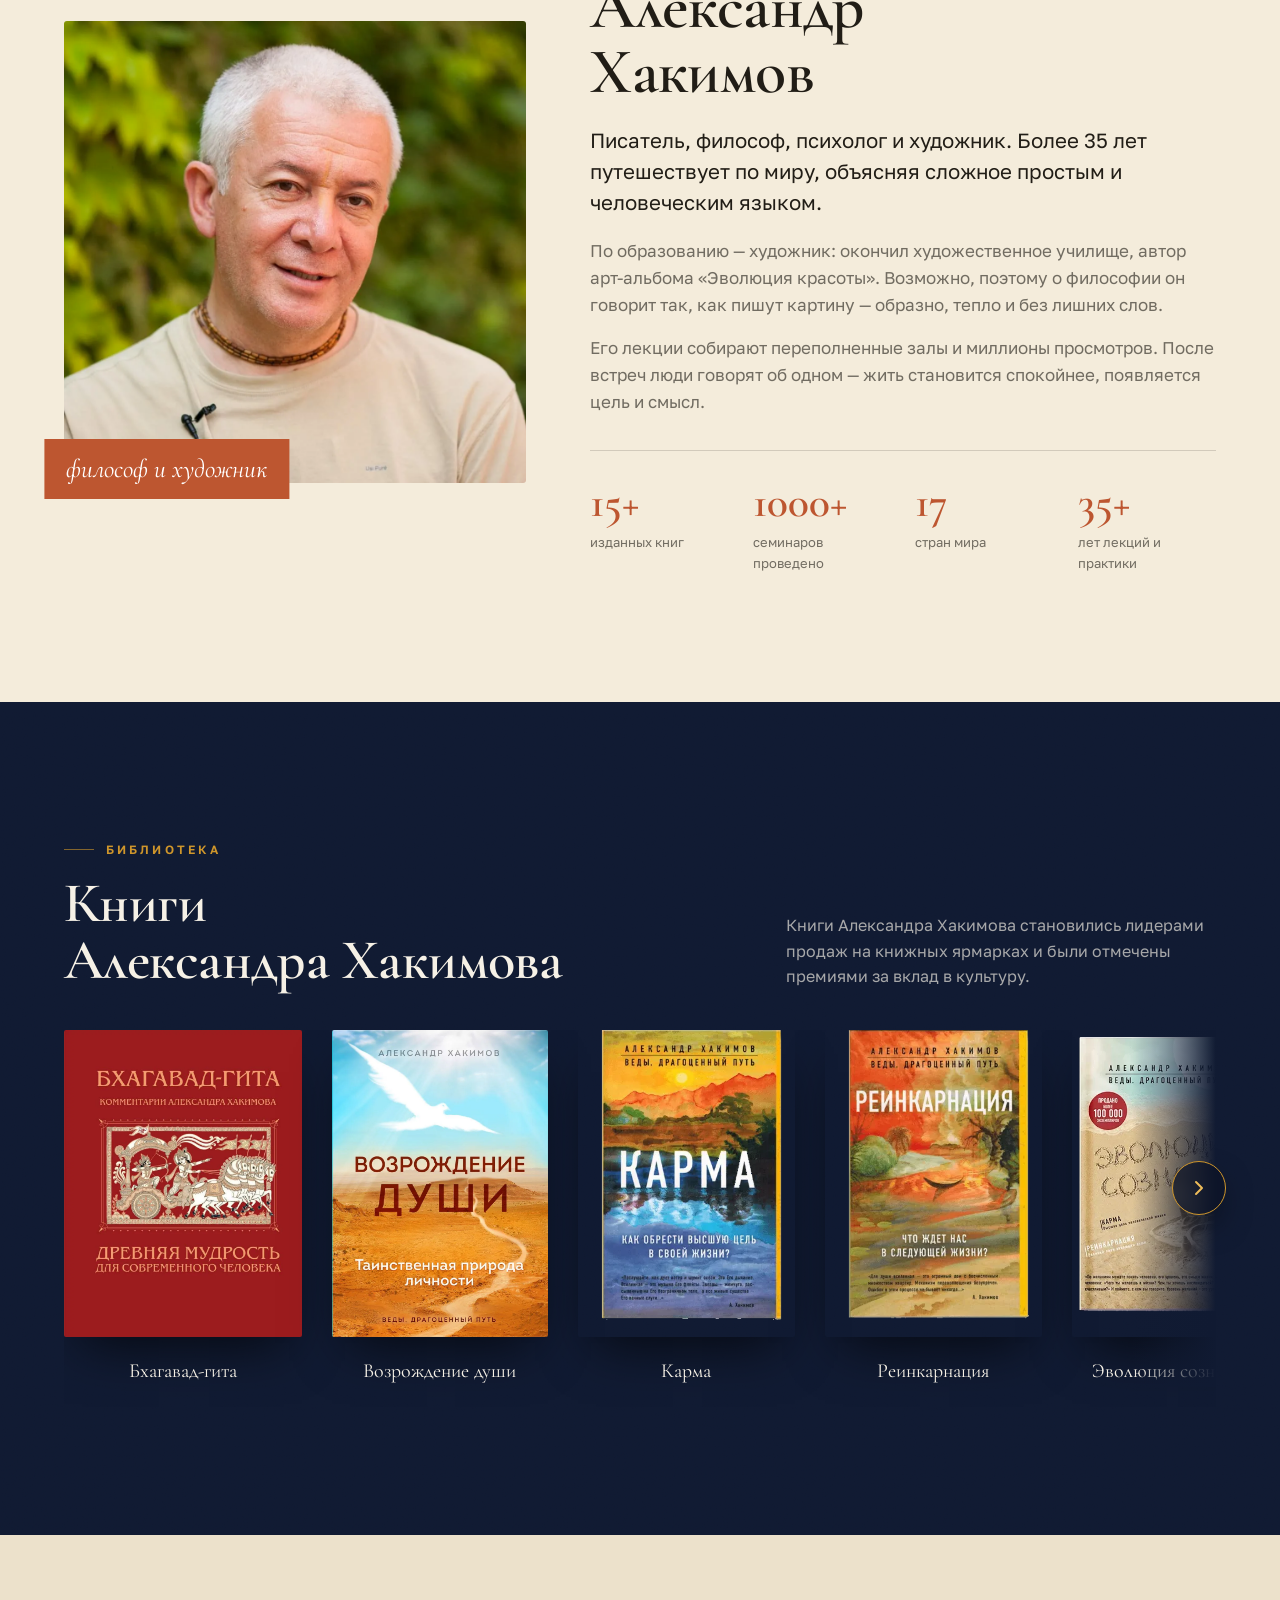
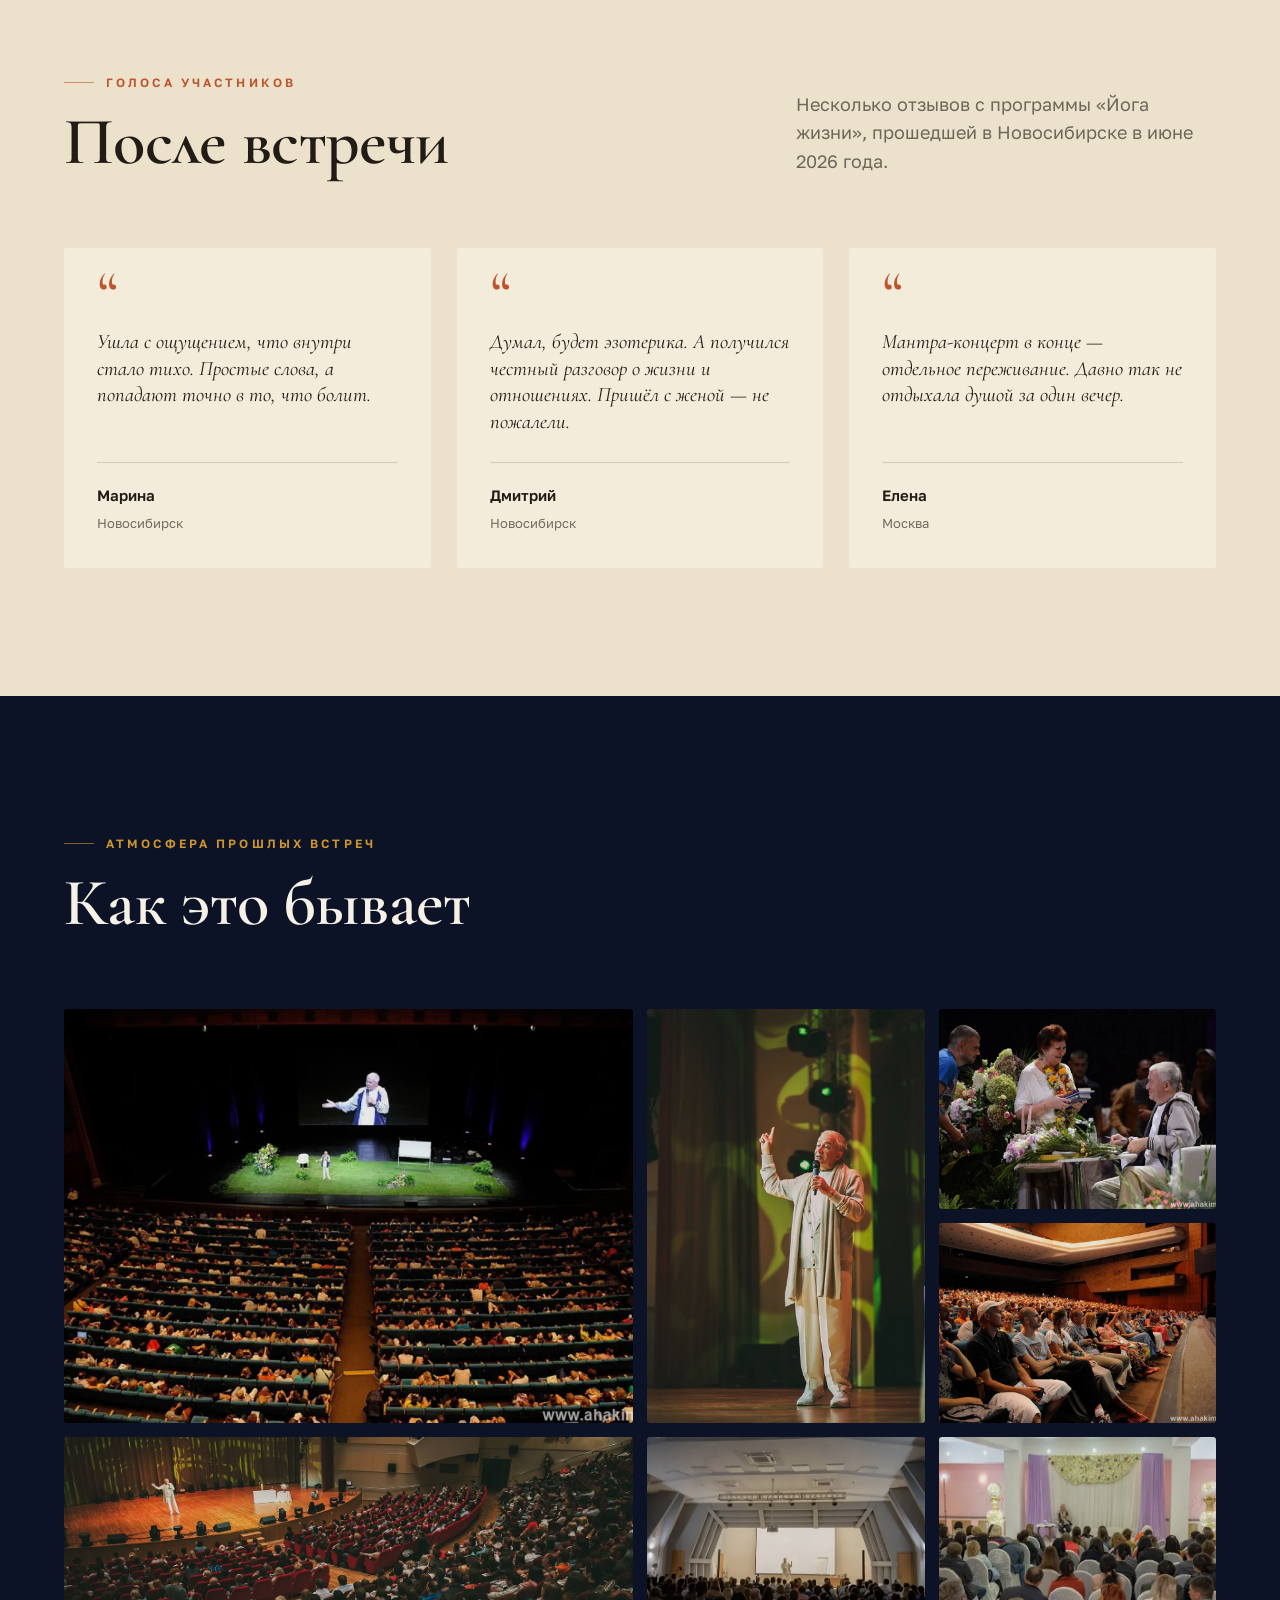
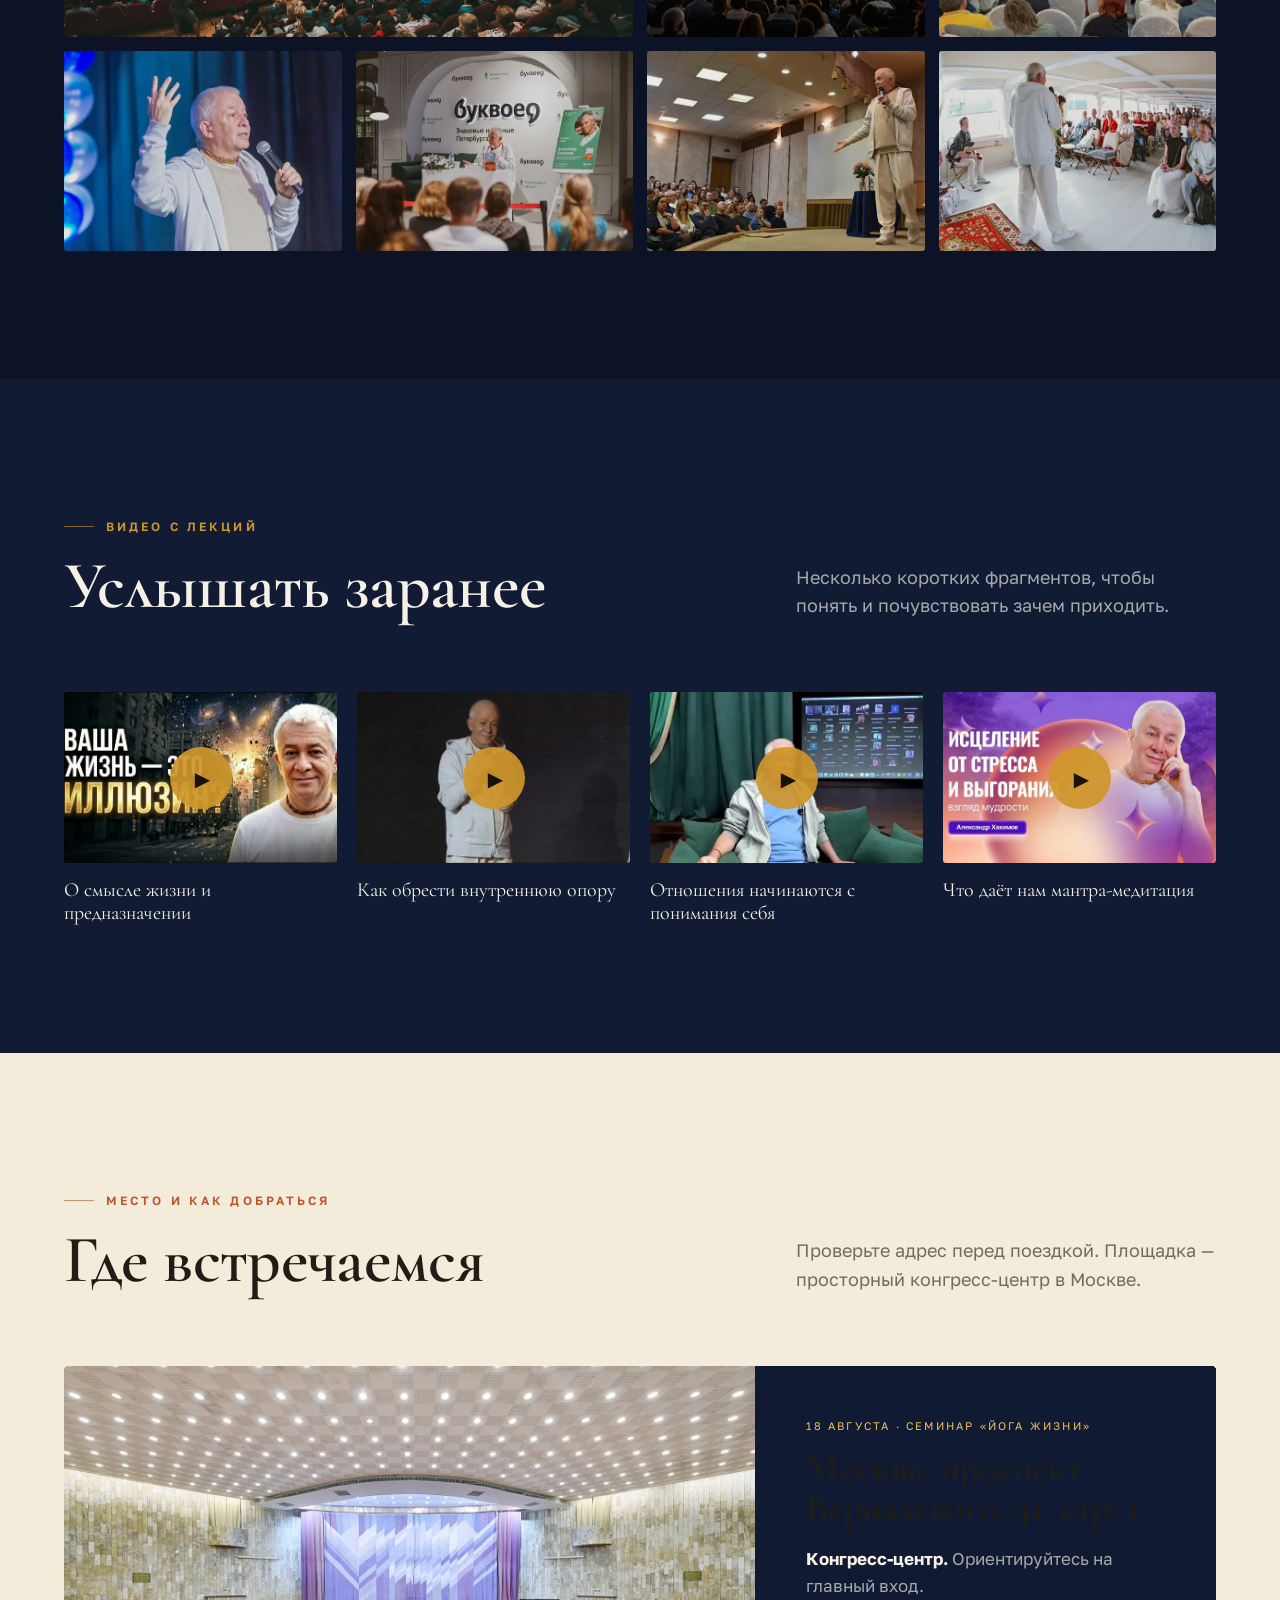
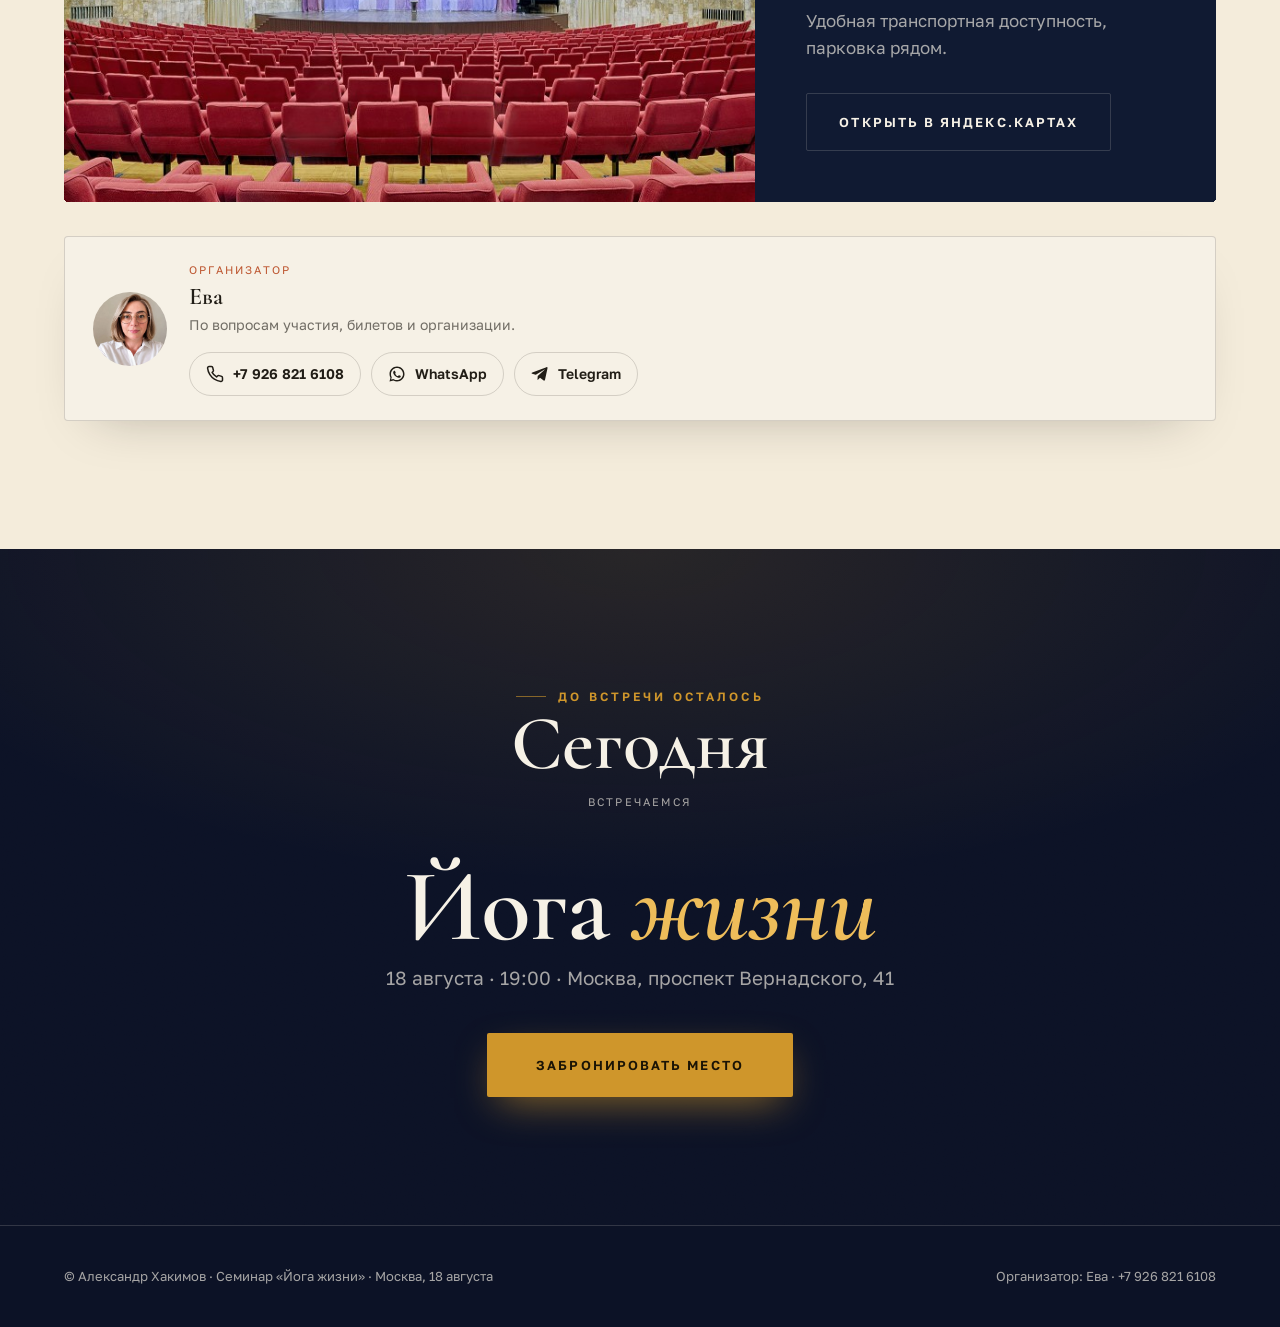
==== commit 85187864: "Убрано фото пустого зала из коллажа, организатор → Ева - Из «Атмосферы» убран mantra2.webp (пустой з" ====
--- a/index.html
+++ b/index.html
@@ -245,13 +245,12 @@
       <figure><img src="images/gallery-autograph.webp" alt="Автограф-сессия после лекции" loading="lazy" /></figure>
       <figure><img src="images/gallery-audience.webp" alt="Зрители на встрече" loading="lazy" /></figure>
       <figure class="wide"><img src="images/gallery-hall-red.webp" alt="Полный зал на программе «Йога жизни»" loading="lazy" /></figure>
-      <figure class="tall"><img src="images/mantra/mantra2.webp" alt="" loading="lazy" /></figure>
       <figure><img src="images/gallery-1.webp" alt="" loading="lazy" /></figure>
-      <figure class="wide"><img src="images/gallery-4.webp" alt="" loading="lazy" /></figure>
+      <figure><img src="images/gallery-4.webp" alt="" loading="lazy" /></figure>
       <figure><img src="images/gallery-2.webp" alt="" loading="lazy" /></figure>
       <figure><img src="images/gallery-3.webp" alt="" loading="lazy" /></figure>
       <figure><img src="images/gallery-5.webp" alt="" loading="lazy" /></figure>
-      <figure class="wide"><img src="images/gallery-6.webp" alt="" loading="lazy" /></figure>
+      <figure><img src="images/gallery-6.webp" alt="" loading="lazy" /></figure>
     </div>
   </div>
 </section>
@@ -292,10 +291,10 @@
       </div>
     </div>
     <div class="organizer reveal">
-      <img src="images/organizer.webp" alt="Ольга Орешкова" loading="lazy" />
+      <img src="images/organizer.webp" alt="Ева" loading="lazy" />
       <div>
         <div class="lbl">Организатор</div>
-        <h4>Ольга Орешкова</h4>
+        <h4>Ева</h4>
         <p>По вопросам участия, билетов и организации.</p>
         <div class="org-contacts">
           <a class="org-chip" href="tel:+79268216108"><svg viewBox="0 0 24 24" fill="none" stroke="currentColor" stroke-width="2" stroke-linecap="round" stroke-linejoin="round"><path d="M22 16.92v3a2 2 0 0 1-2.18 2 19.79 19.79 0 0 1-8.63-3.07 19.5 19.5 0 0 1-6-6 19.79 19.79 0 0 1-3.07-8.67A2 2 0 0 1 4.11 2h3a2 2 0 0 1 2 1.72c.13.96.36 1.9.7 2.81a2 2 0 0 1-.45 2.11L8.09 9.91a16 16 0 0 0 6 6l1.27-1.27a2 2 0 0 1 2.11-.45c.9.34 1.85.57 2.81.7A2 2 0 0 1 22 16.92z"/></svg>+7 926 821 6108</a>
@@ -326,7 +325,7 @@
 <footer class="foot">
   <div class="wrap">
     <span>© Александр Хакимов · Семинар «Йога жизни» · Москва, 18 августа</span>
-    <span>Организатор: Ольга Орешкова · +7 926 821 6108</span>
+    <span>Организатор: Ева · +7 926 821 6108</span>
   </div>
 </footer>
 
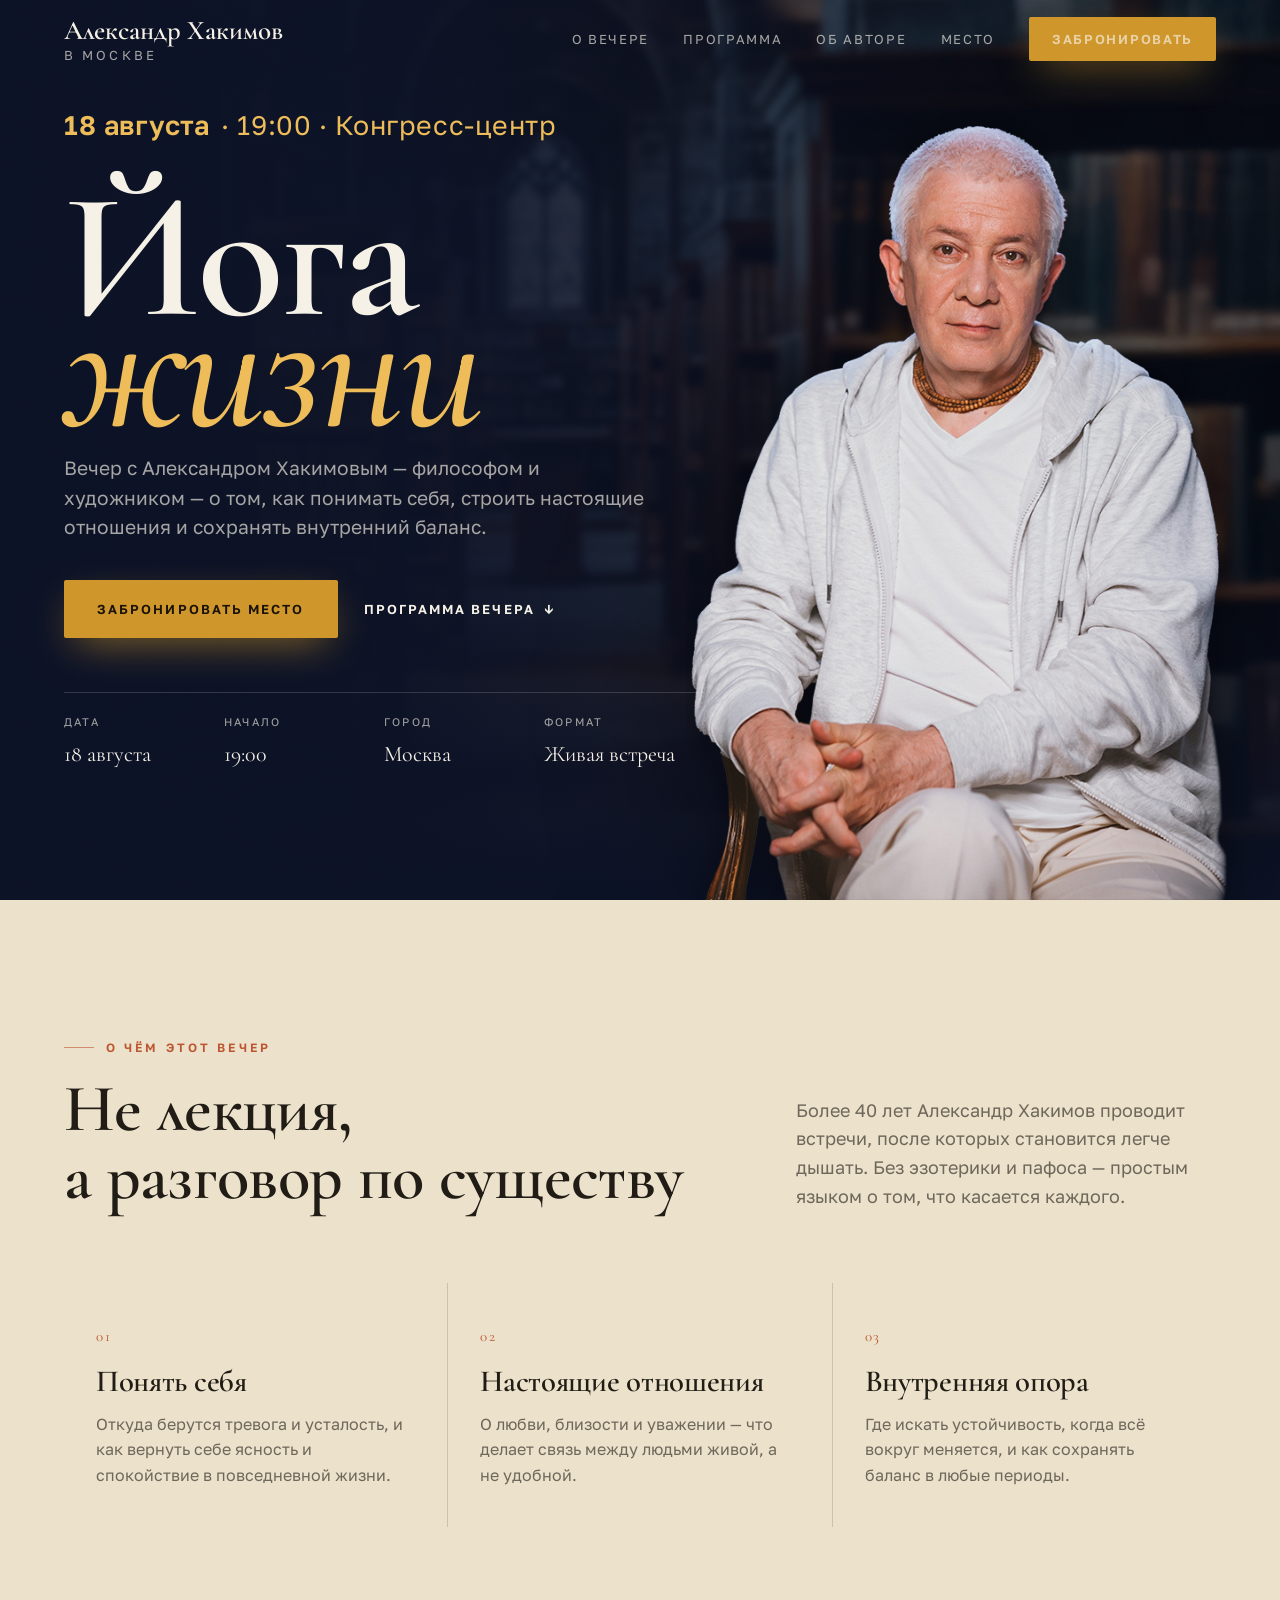
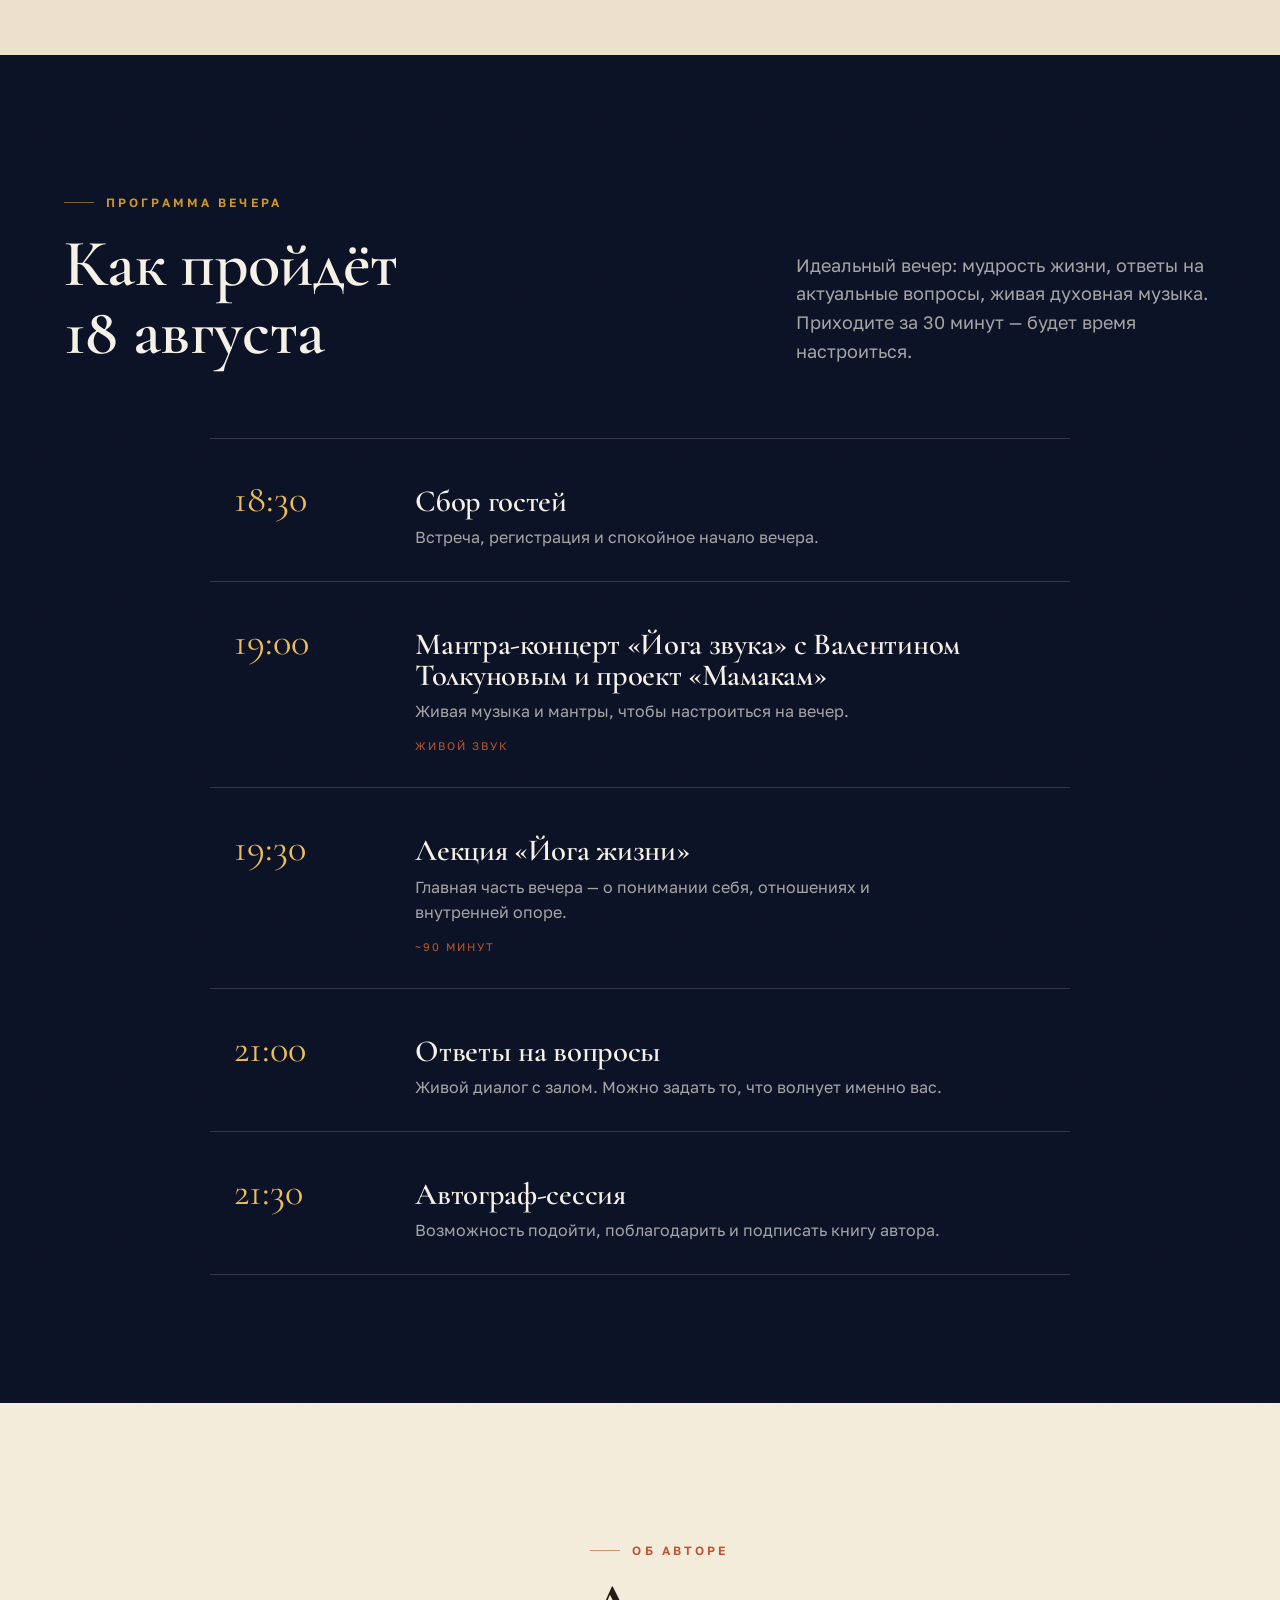
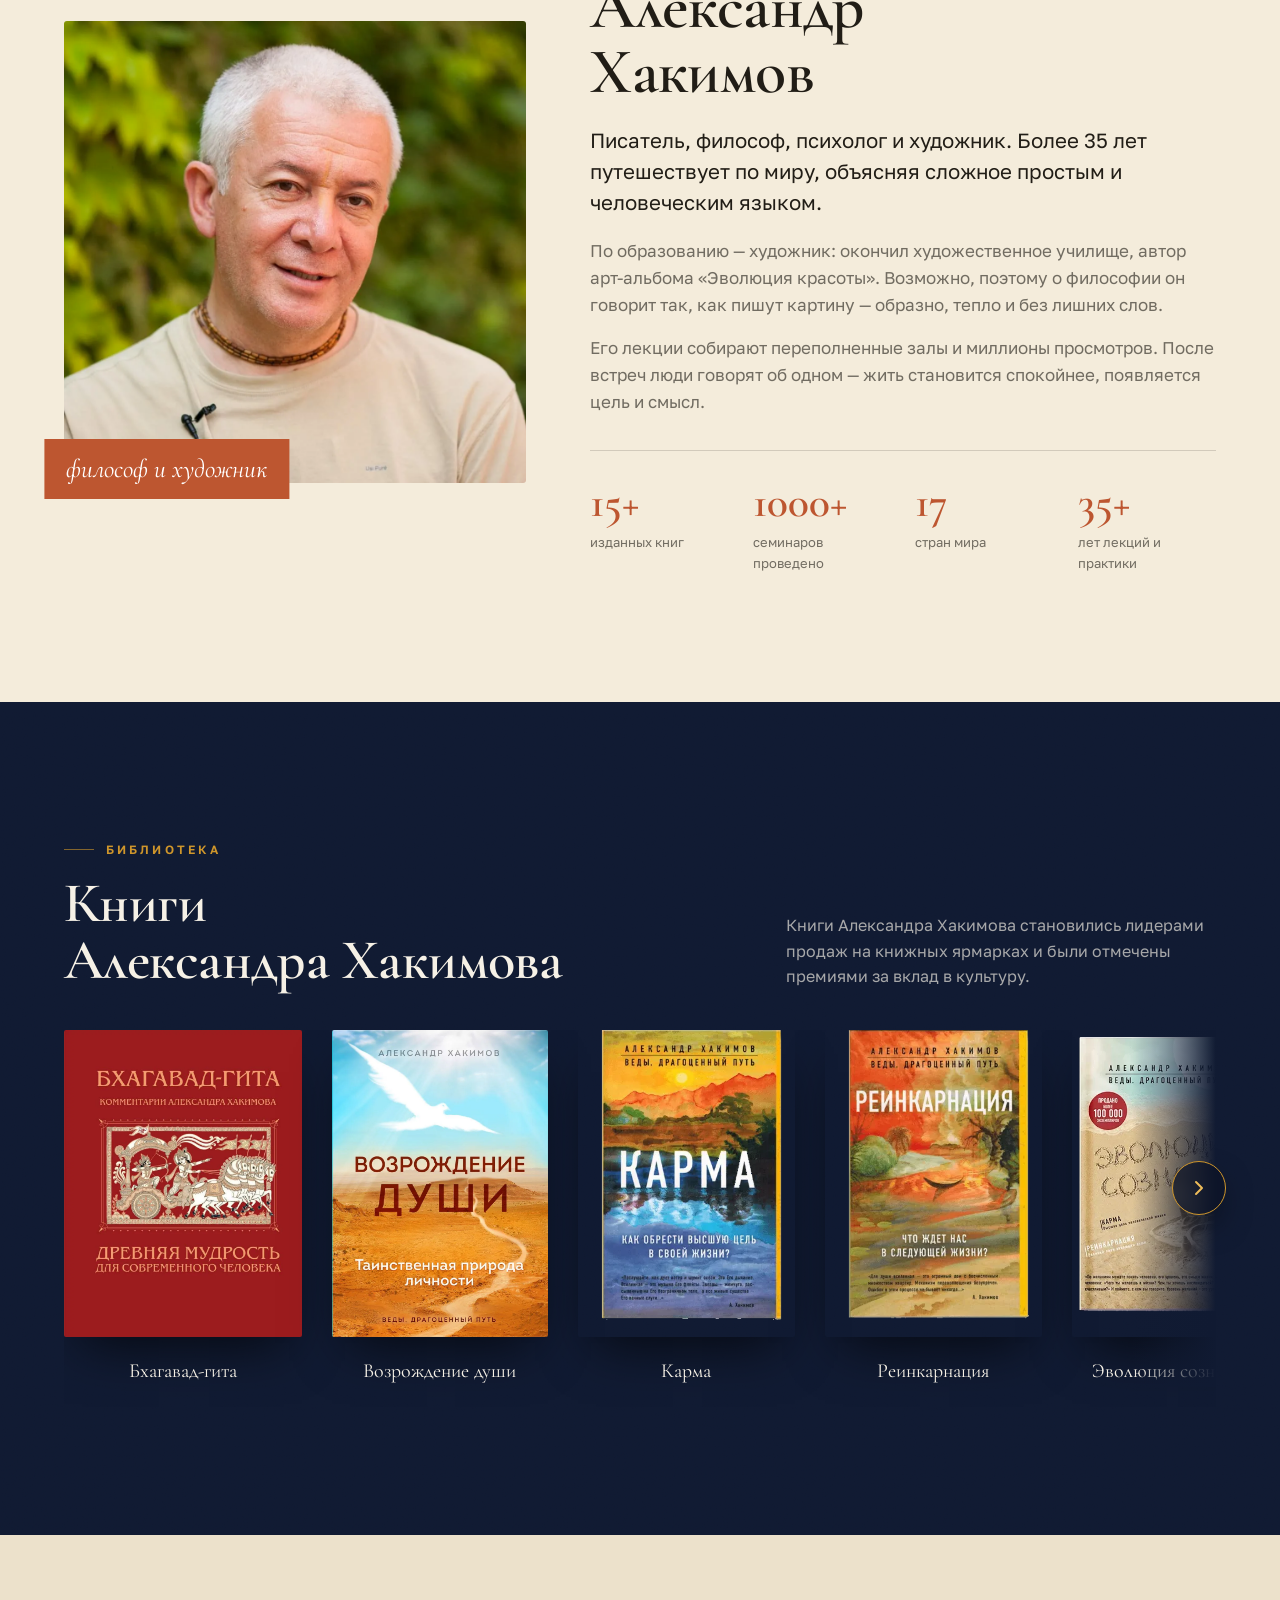
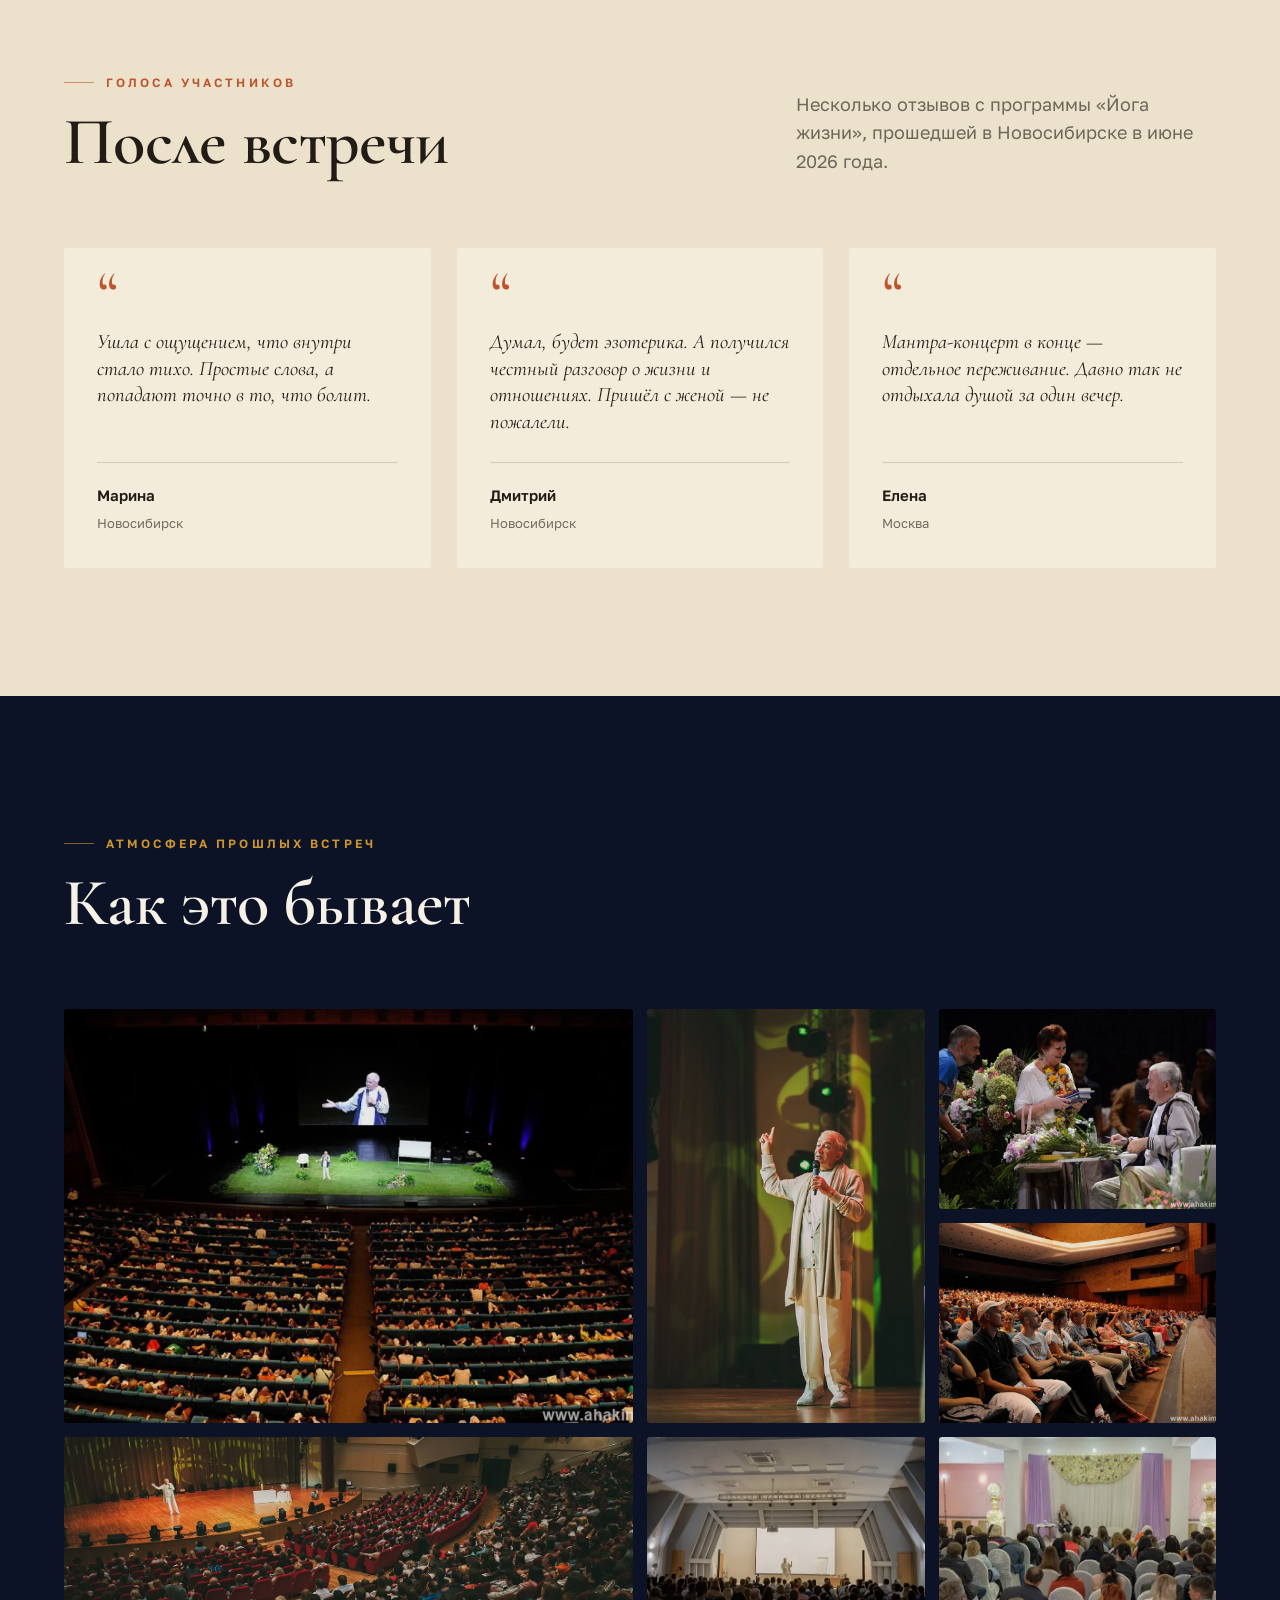
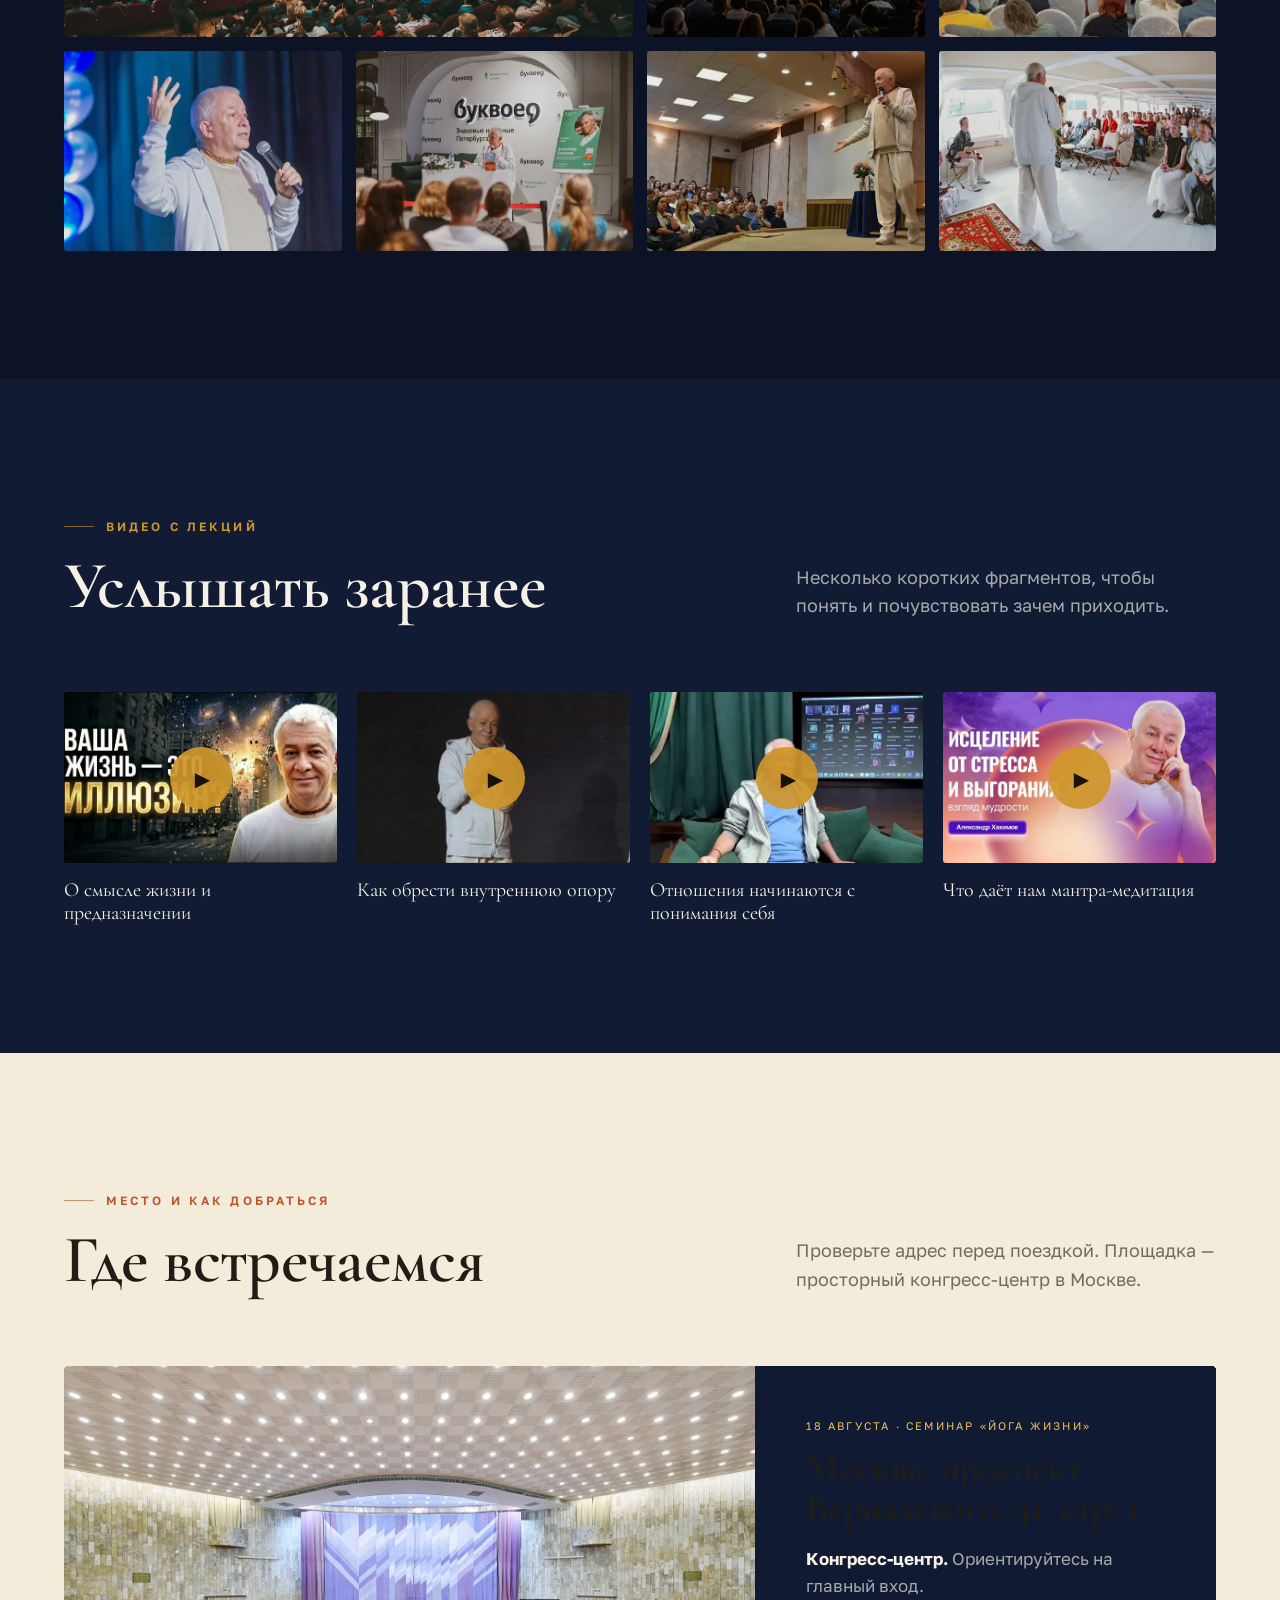
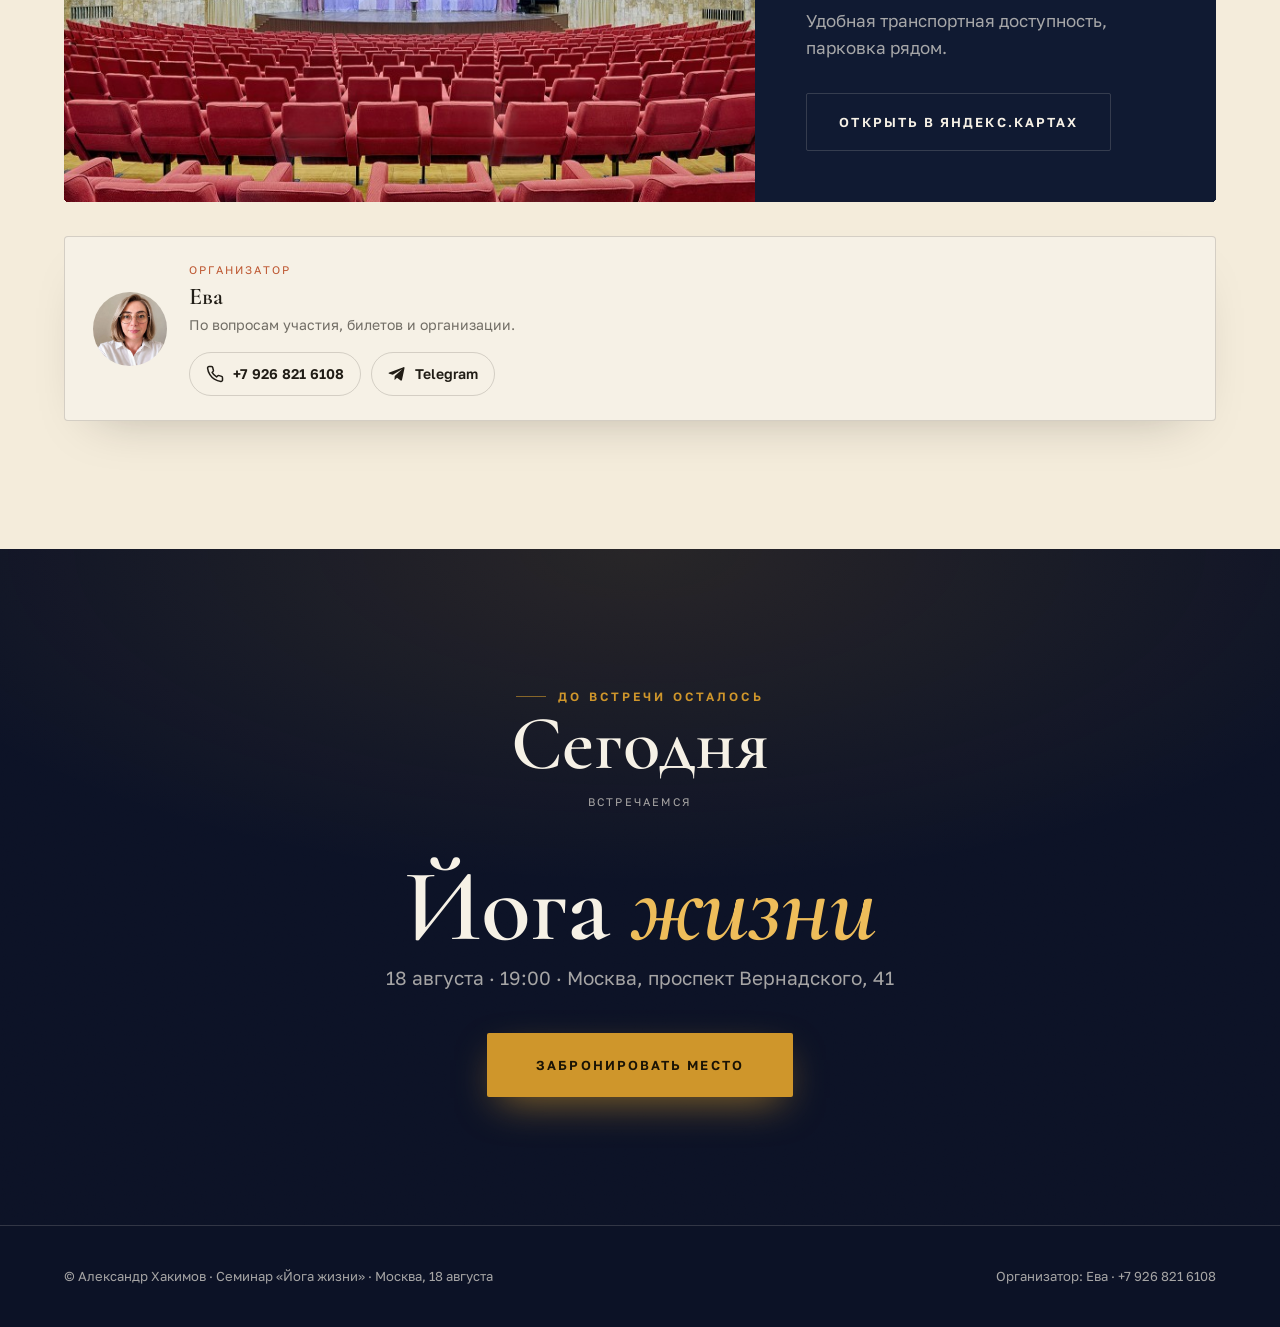
==== commit 0e5dea1c: "Контакты: убран WhatsApp (остались телефон и Telegram) Co-Authored-By: Claude Opus 4.7 <noreply@anth" ====
--- a/index.html
+++ b/index.html
@@ -298,7 +298,6 @@
         <p>По вопросам участия, билетов и организации.</p>
         <div class="org-contacts">
           <a class="org-chip" href="tel:+79268216108"><svg viewBox="0 0 24 24" fill="none" stroke="currentColor" stroke-width="2" stroke-linecap="round" stroke-linejoin="round"><path d="M22 16.92v3a2 2 0 0 1-2.18 2 19.79 19.79 0 0 1-8.63-3.07 19.5 19.5 0 0 1-6-6 19.79 19.79 0 0 1-3.07-8.67A2 2 0 0 1 4.11 2h3a2 2 0 0 1 2 1.72c.13.96.36 1.9.7 2.81a2 2 0 0 1-.45 2.11L8.09 9.91a16 16 0 0 0 6 6l1.27-1.27a2 2 0 0 1 2.11-.45c.9.34 1.85.57 2.81.7A2 2 0 0 1 22 16.92z"/></svg>+7 926 821 6108</a>
-          <a class="org-chip org-chip--wa" href="https://wa.me/79268216108" target="_blank" rel="noopener"><svg viewBox="0 0 24 24" fill="currentColor"><path d="M12 2C6.48 2 2 6.48 2 12c0 1.77.46 3.45 1.27 4.91L2 22l5.25-1.38A9.94 9.94 0 0 0 12 22c5.52 0 10-4.48 10-10S17.52 2 12 2zm0 18c-1.6 0-3.1-.42-4.4-1.16l-.32-.19-3.12.82.83-3.04-.2-.33A7.93 7.93 0 0 1 4 12c0-4.41 3.59-8 8-8s8 3.59 8 8-3.59 8-8 8zm4.5-5.6c-.25-.13-1.47-.72-1.7-.8-.23-.09-.4-.13-.56.12-.17.25-.64.8-.79.97-.14.17-.29.19-.54.06-.25-.12-1.05-.39-2-1.23-.74-.66-1.24-1.47-1.38-1.72-.14-.25-.02-.39.11-.51.11-.11.25-.29.37-.43.13-.14.17-.25.25-.41.08-.17.04-.31-.02-.43-.06-.13-.56-1.35-.77-1.85-.2-.48-.41-.42-.56-.43h-.48c-.17 0-.43.06-.66.31-.23.25-.86.85-.86 2.07 0 1.22.89 2.4 1.01 2.56.12.17 1.75 2.67 4.23 3.74.59.26 1.05.41 1.41.52.59.19 1.13.16 1.56.1.48-.07 1.47-.6 1.68-1.18.21-.58.21-1.07.14-1.18-.06-.1-.22-.16-.47-.28z"/></svg>WhatsApp</a>
           <a class="org-chip org-chip--tg" href="https://t.me/+79268216108" target="_blank" rel="noopener"><svg viewBox="0 0 24 24" fill="currentColor"><path d="M21.94 4.5 18.7 19.78c-.24 1.08-.88 1.35-1.78.84l-4.93-3.63-2.38 2.29c-.26.26-.48.48-.99.48l.35-5.02 9.13-8.25c.4-.35-.09-.55-.62-.2L6.42 13.1l-4.86-1.52c-1.06-.33-1.08-1.06.22-1.57L20.57 2.9c.88-.33 1.65.2 1.37 1.6z"/></svg>Telegram</a>
         </div>
       </div>
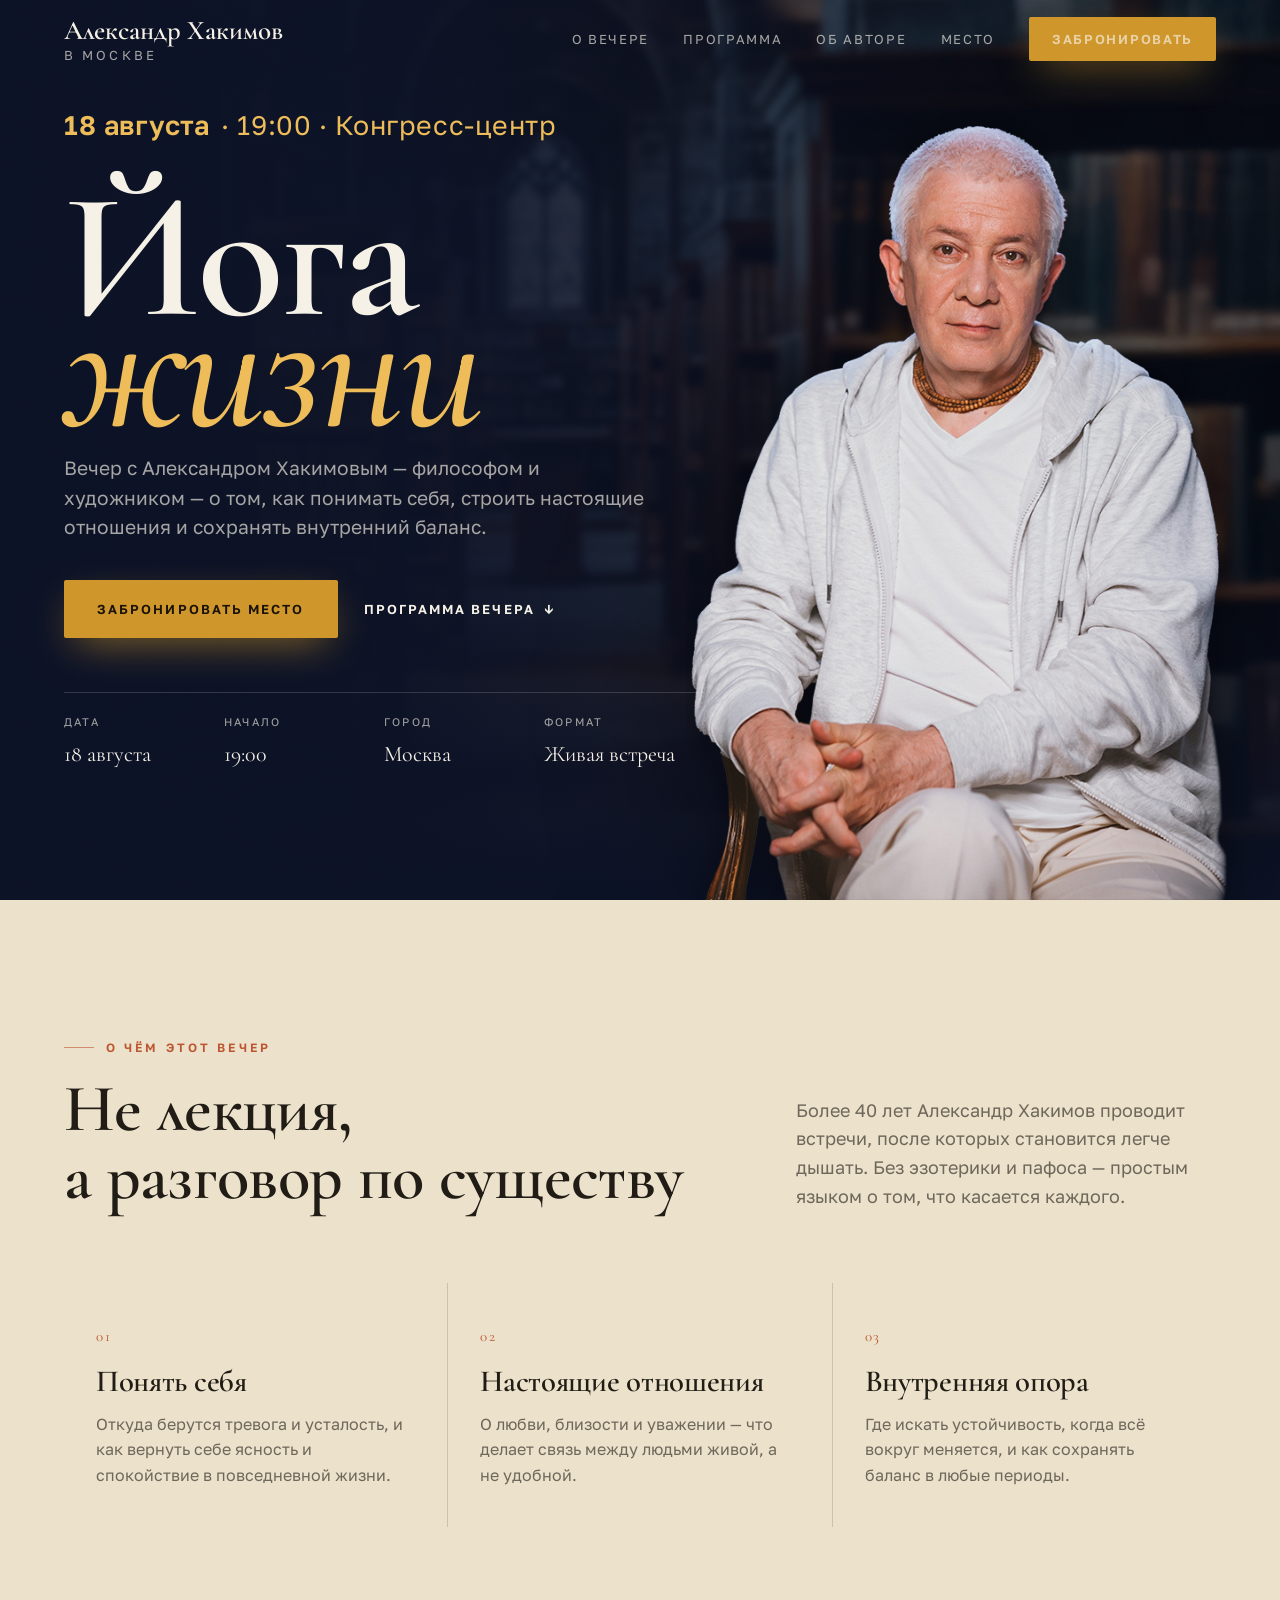
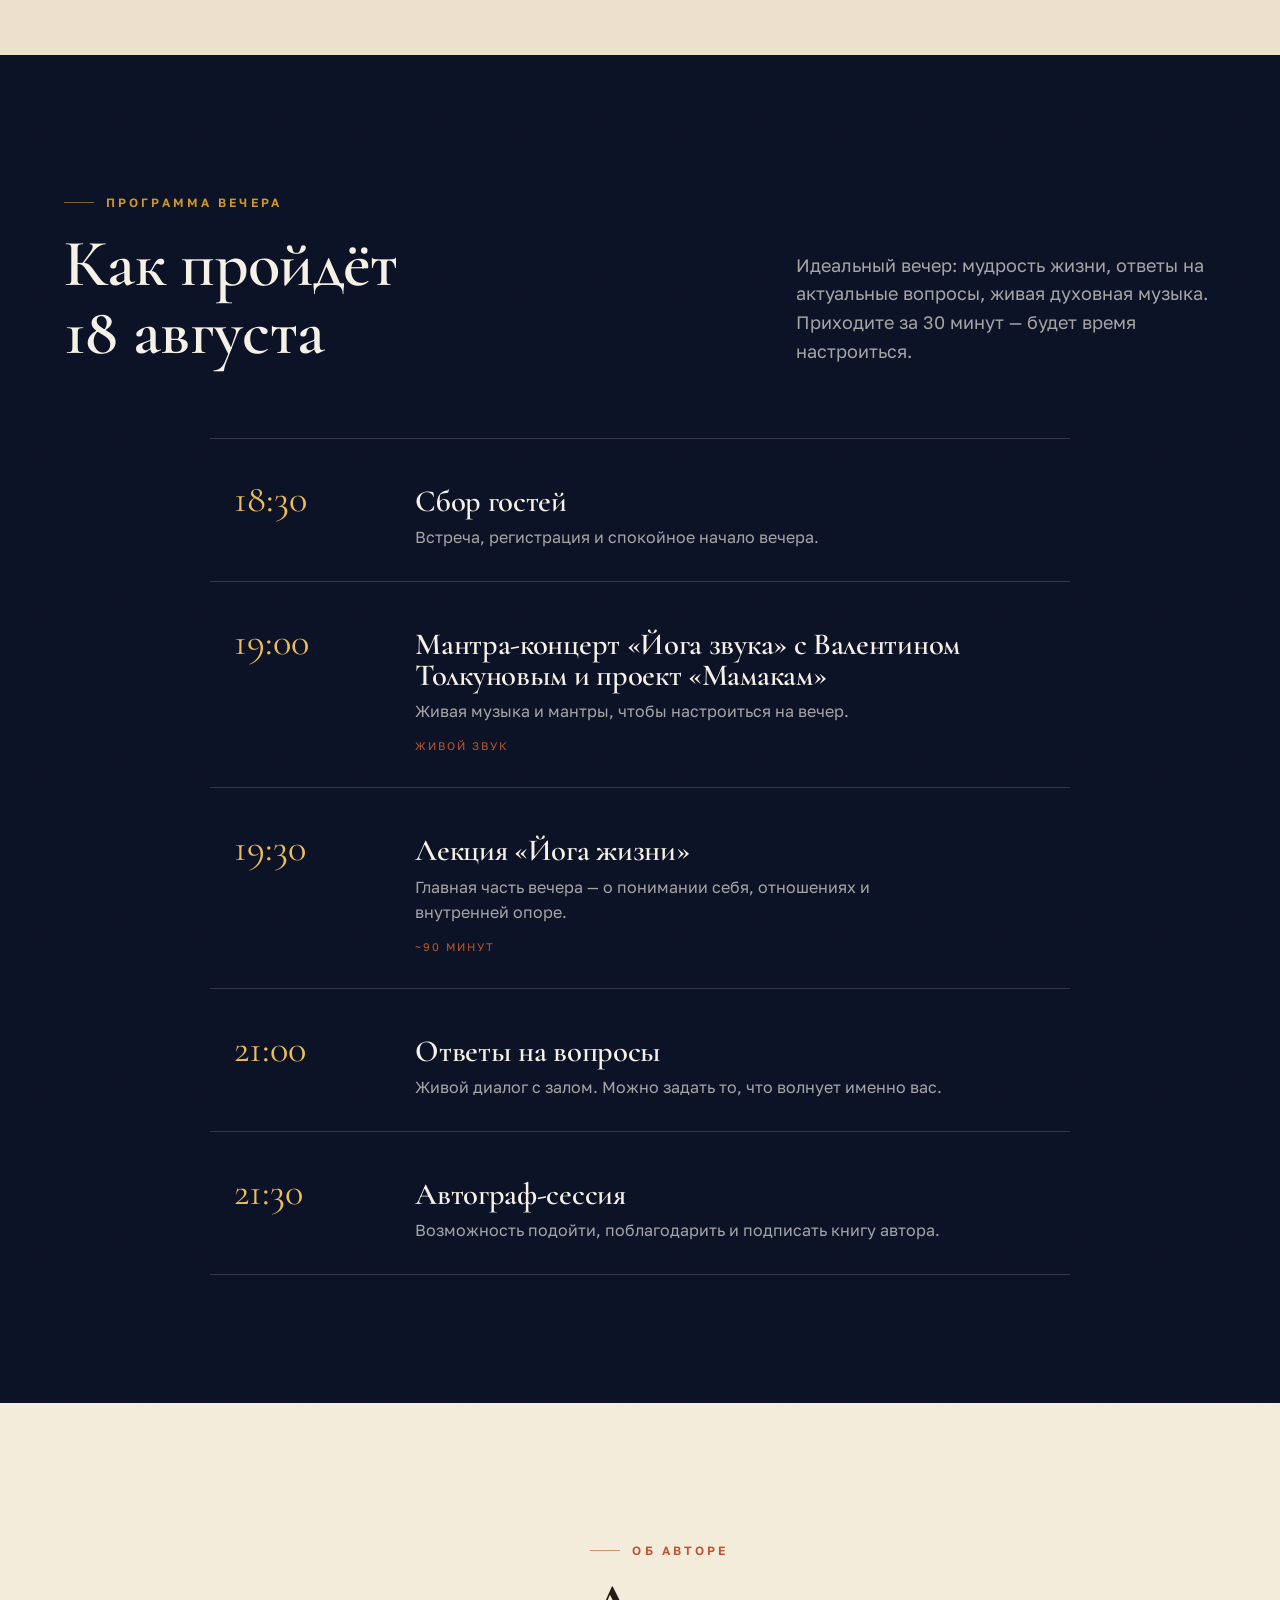
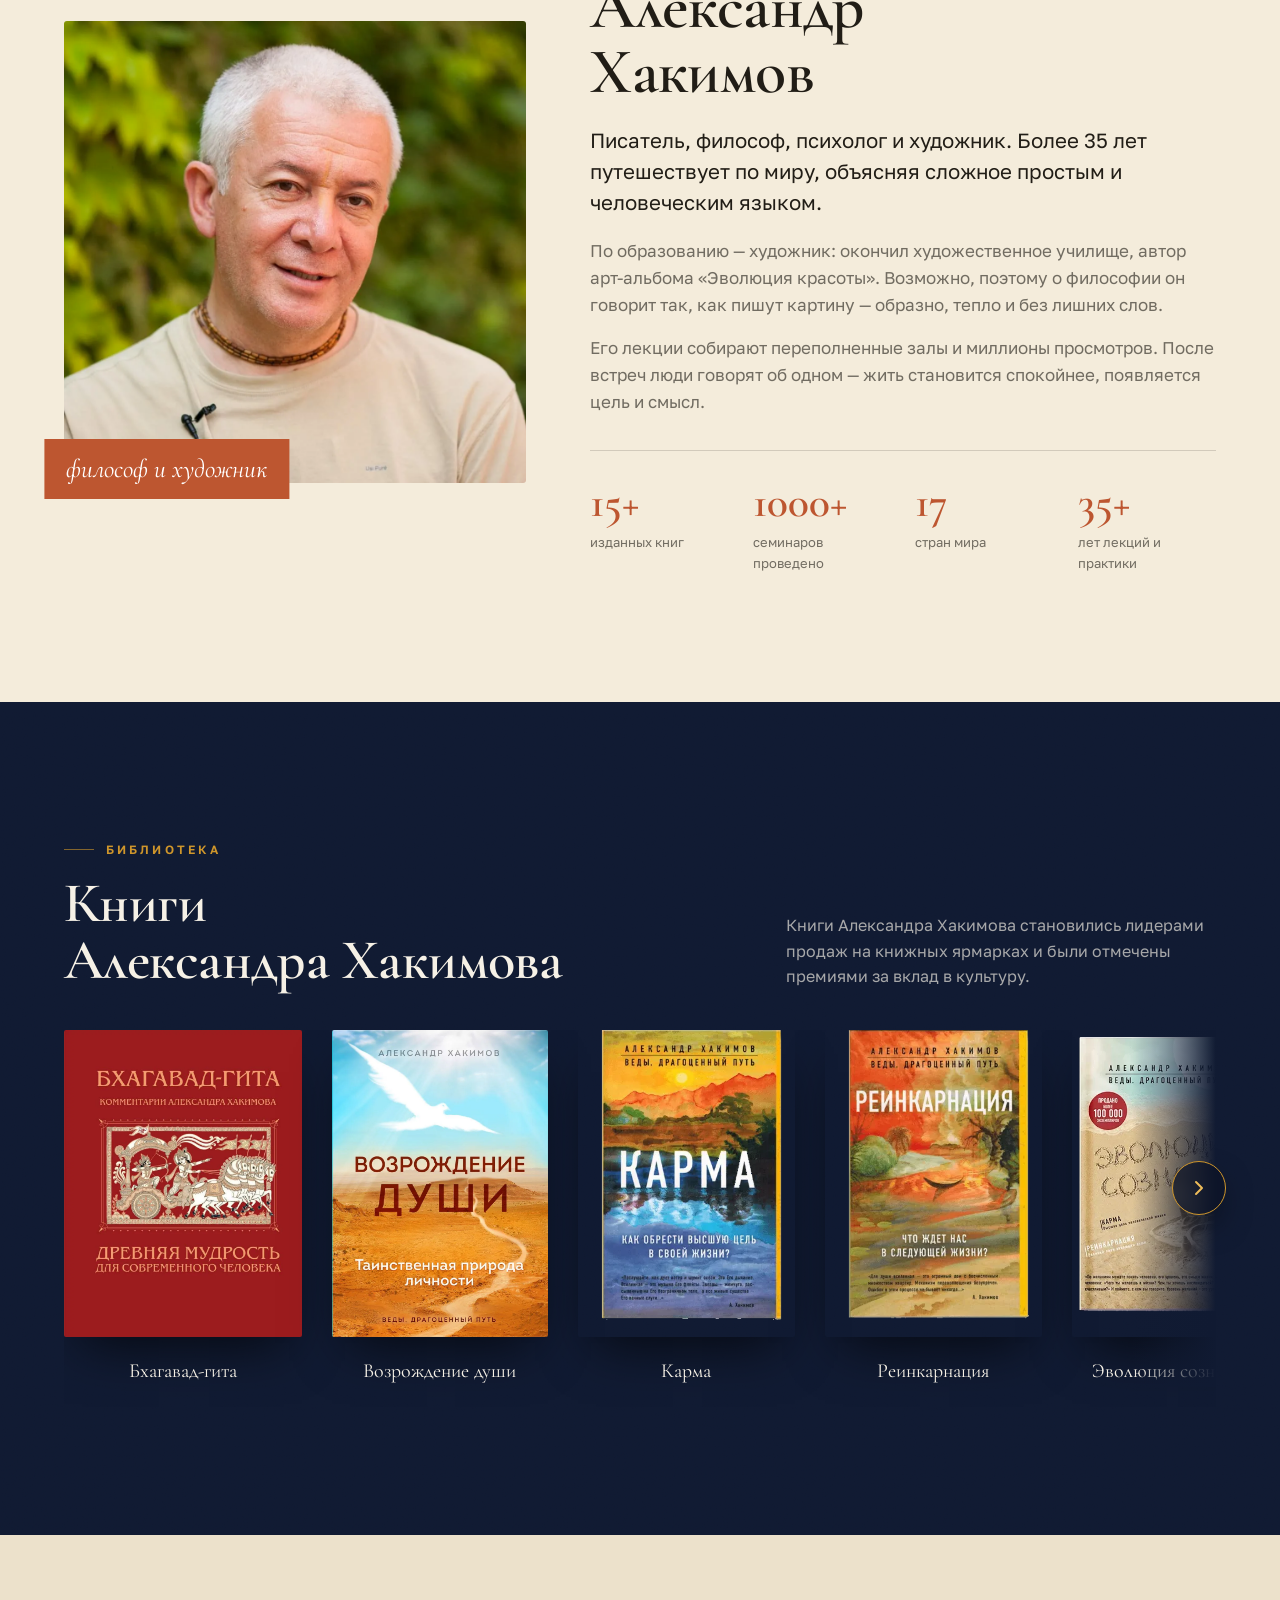
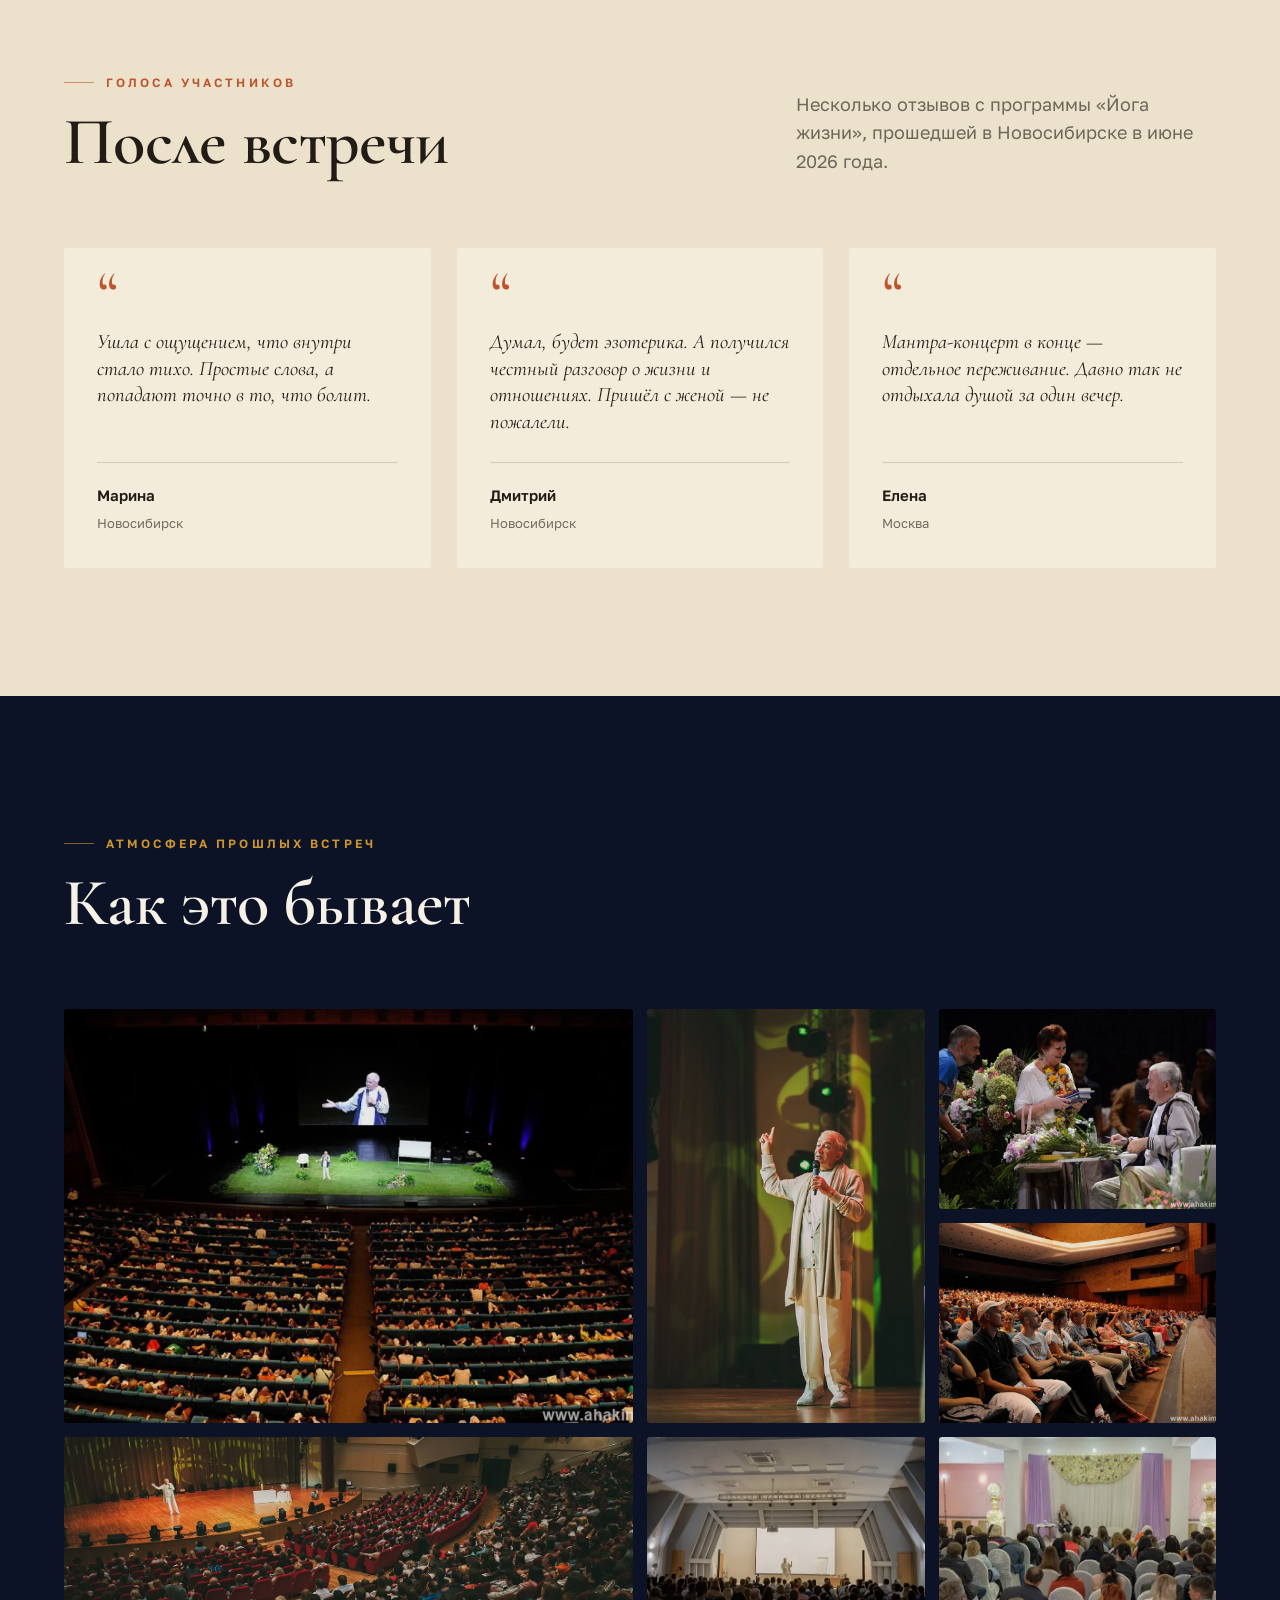
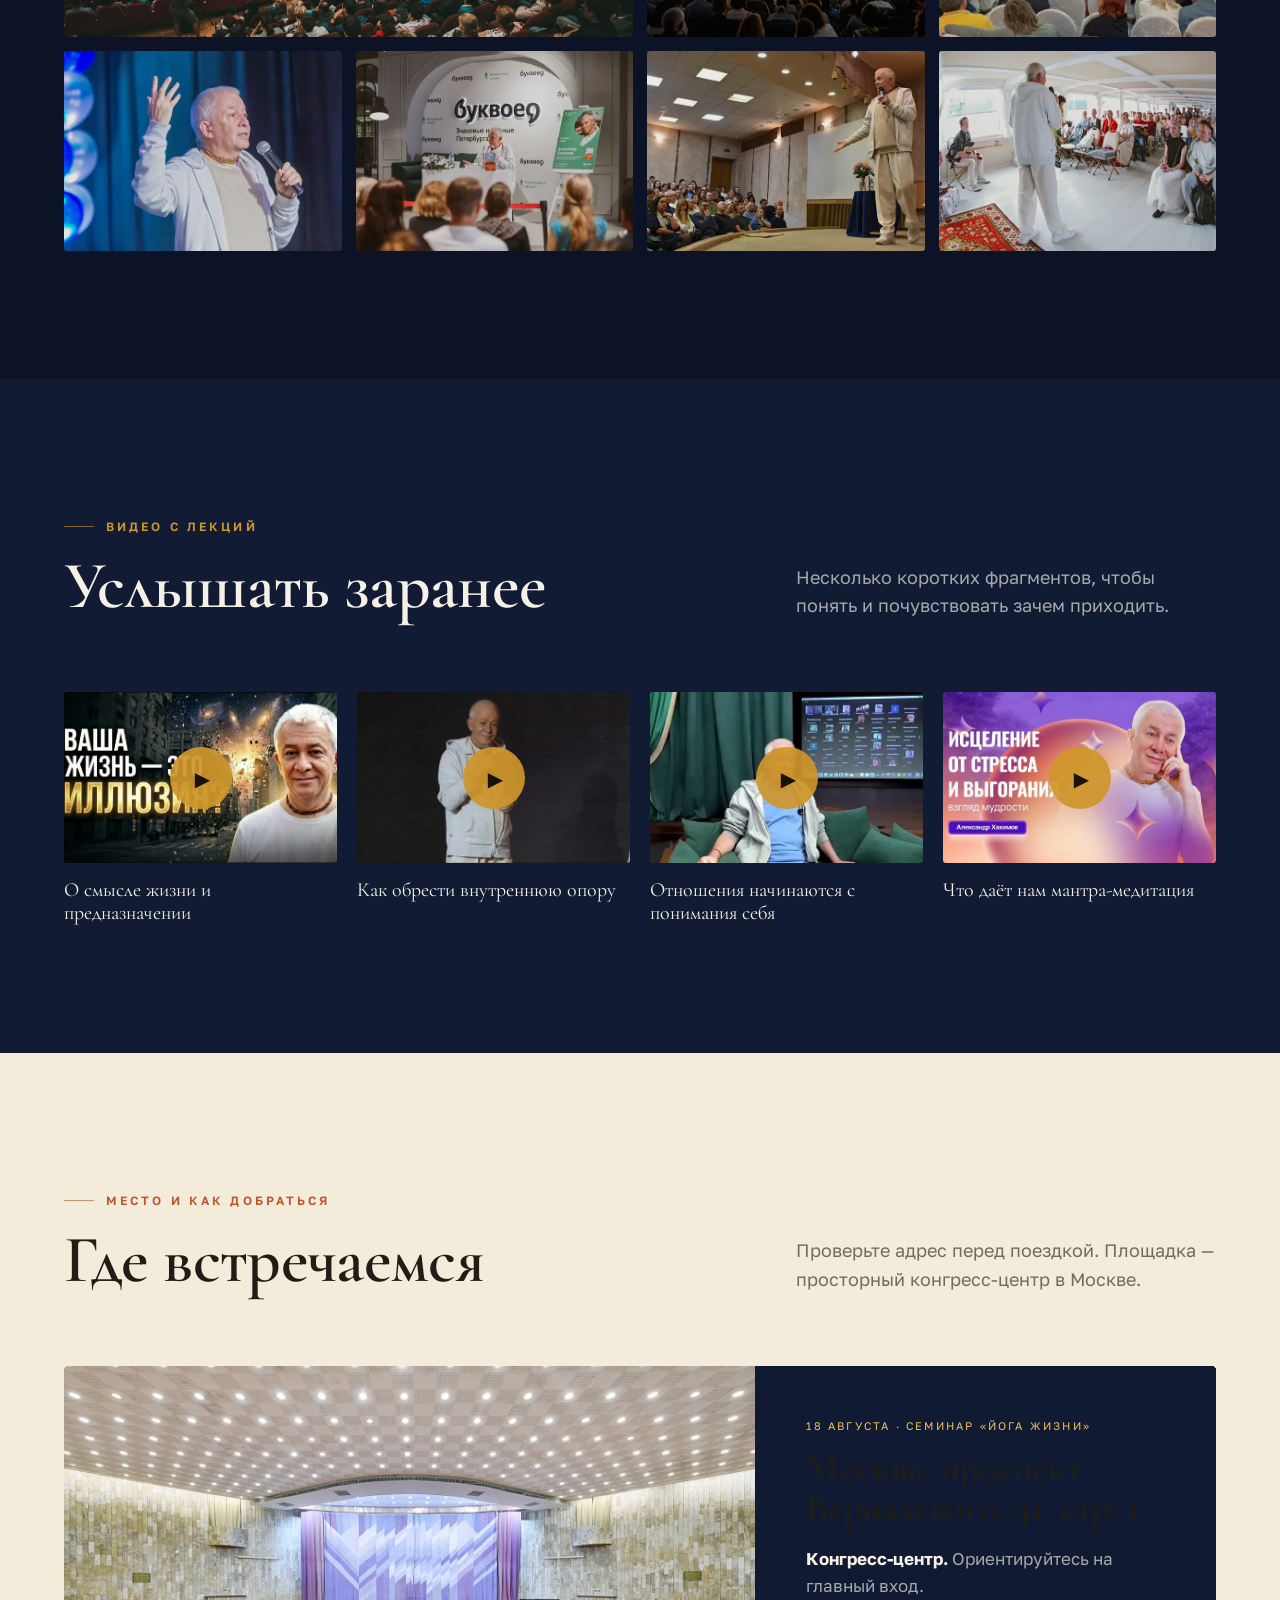
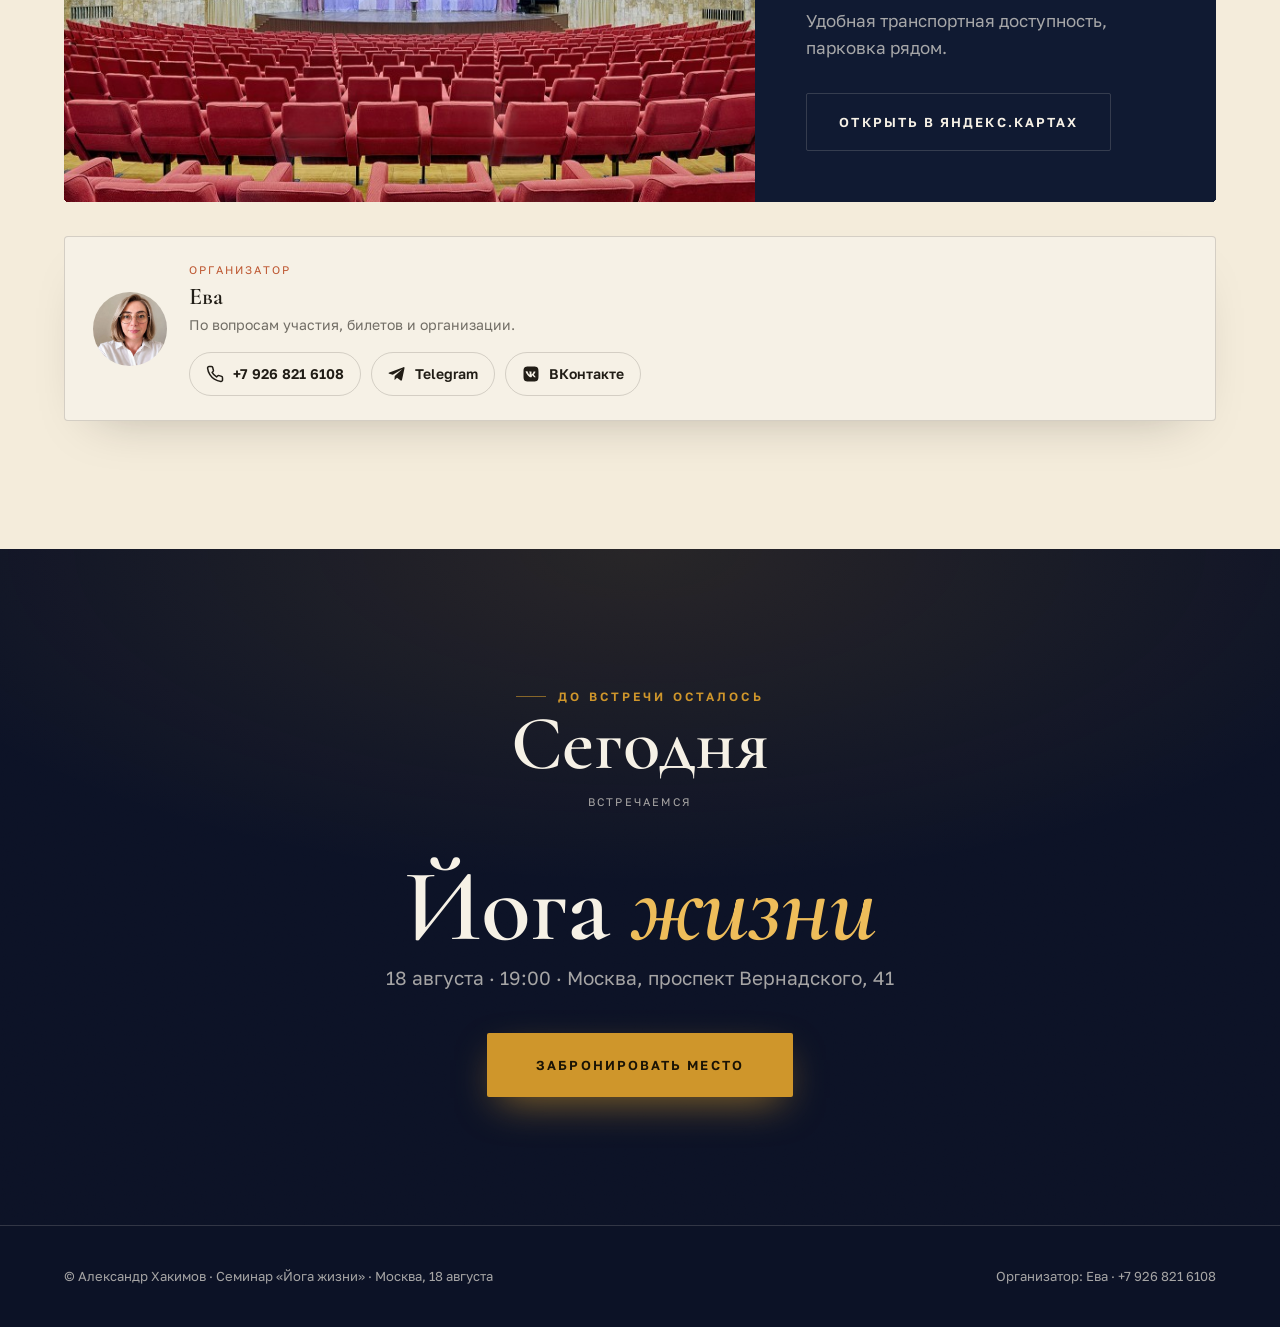
==== commit 5b5ef209: "Контакты: добавлена ссылка на VK VK-чип организатора → vk.ru/jivayoga_seminar (иконка + фирменный ho" ====
--- a/index.html
+++ b/index.html
@@ -299,6 +299,7 @@
         <div class="org-contacts">
           <a class="org-chip" href="tel:+79268216108"><svg viewBox="0 0 24 24" fill="none" stroke="currentColor" stroke-width="2" stroke-linecap="round" stroke-linejoin="round"><path d="M22 16.92v3a2 2 0 0 1-2.18 2 19.79 19.79 0 0 1-8.63-3.07 19.5 19.5 0 0 1-6-6 19.79 19.79 0 0 1-3.07-8.67A2 2 0 0 1 4.11 2h3a2 2 0 0 1 2 1.72c.13.96.36 1.9.7 2.81a2 2 0 0 1-.45 2.11L8.09 9.91a16 16 0 0 0 6 6l1.27-1.27a2 2 0 0 1 2.11-.45c.9.34 1.85.57 2.81.7A2 2 0 0 1 22 16.92z"/></svg>+7 926 821 6108</a>
           <a class="org-chip org-chip--tg" href="https://t.me/+79268216108" target="_blank" rel="noopener"><svg viewBox="0 0 24 24" fill="currentColor"><path d="M21.94 4.5 18.7 19.78c-.24 1.08-.88 1.35-1.78.84l-4.93-3.63-2.38 2.29c-.26.26-.48.48-.99.48l.35-5.02 9.13-8.25c.4-.35-.09-.55-.62-.2L6.42 13.1l-4.86-1.52c-1.06-.33-1.08-1.06.22-1.57L20.57 2.9c.88-.33 1.65.2 1.37 1.6z"/></svg>Telegram</a>
+          <a class="org-chip org-chip--vk" href="https://vk.ru/jivayoga_seminar" target="_blank" rel="noopener"><svg viewBox="0 0 24 24" fill="currentColor"><path d="M15.07 2H8.93C3.33 2 2 3.33 2 8.93v6.14C2 20.67 3.33 22 8.93 22h6.14c5.6 0 6.93-1.33 6.93-6.93V8.93C22 3.33 20.68 2 15.07 2zm3.07 14.27h-1.45c-.55 0-.72-.44-1.71-1.43-.86-.83-1.24-.94-1.45-.94-.3 0-.39.08-.39.5v1.31c0 .36-.12.57-1.05.57-1.55 0-3.26-.94-4.47-2.69C5.4 11.1 4.9 9.13 4.9 8.73c0-.22.08-.42.5-.42h1.45c.37 0 .51.17.66.57.71 2.06 1.9 3.86 2.39 3.86.18 0 .27-.08.27-.55V10.5c-.06-.98-.58-1.06-.58-1.41 0-.17.14-.34.36-.34h2.28c.31 0 .42.17.42.54v2.88c0 .31.14.42.23.42.18 0 .33-.11.66-.44 1.02-1.14 1.74-2.9 1.74-2.9.1-.22.27-.42.64-.42h1.45c.44 0 .53.22.44.54-.18.85-1.97 3.38-1.97 3.38-.16.25-.22.36 0 .64.16.22.69.67 1.04 1.08.64.73 1.13 1.34 1.27 1.76.12.42-.09.63-.51.63z"/></svg>ВКонтакте</a>
         </div>
       </div>
     </div>
--- a/styles.css
+++ b/styles.css
@@ -241,6 +241,7 @@
 .org-chip:hover{transform:translateY(-2px);border-color:var(--terra);color:var(--terra)}
 .org-chip--wa:hover{border-color:#1DA851;color:#1DA851}
 .org-chip--tg:hover{border-color:#229ED9;color:#229ED9}
+.org-chip--vk:hover{border-color:#0077FF;color:#0077FF}
 
 /* ===== FINAL CTA ===== */
 .final{position:relative;text-align:center;overflow:hidden;background:radial-gradient(120% 95% at 50% 0%,rgba(207,150,43,.14),transparent 52%),var(--ink)}
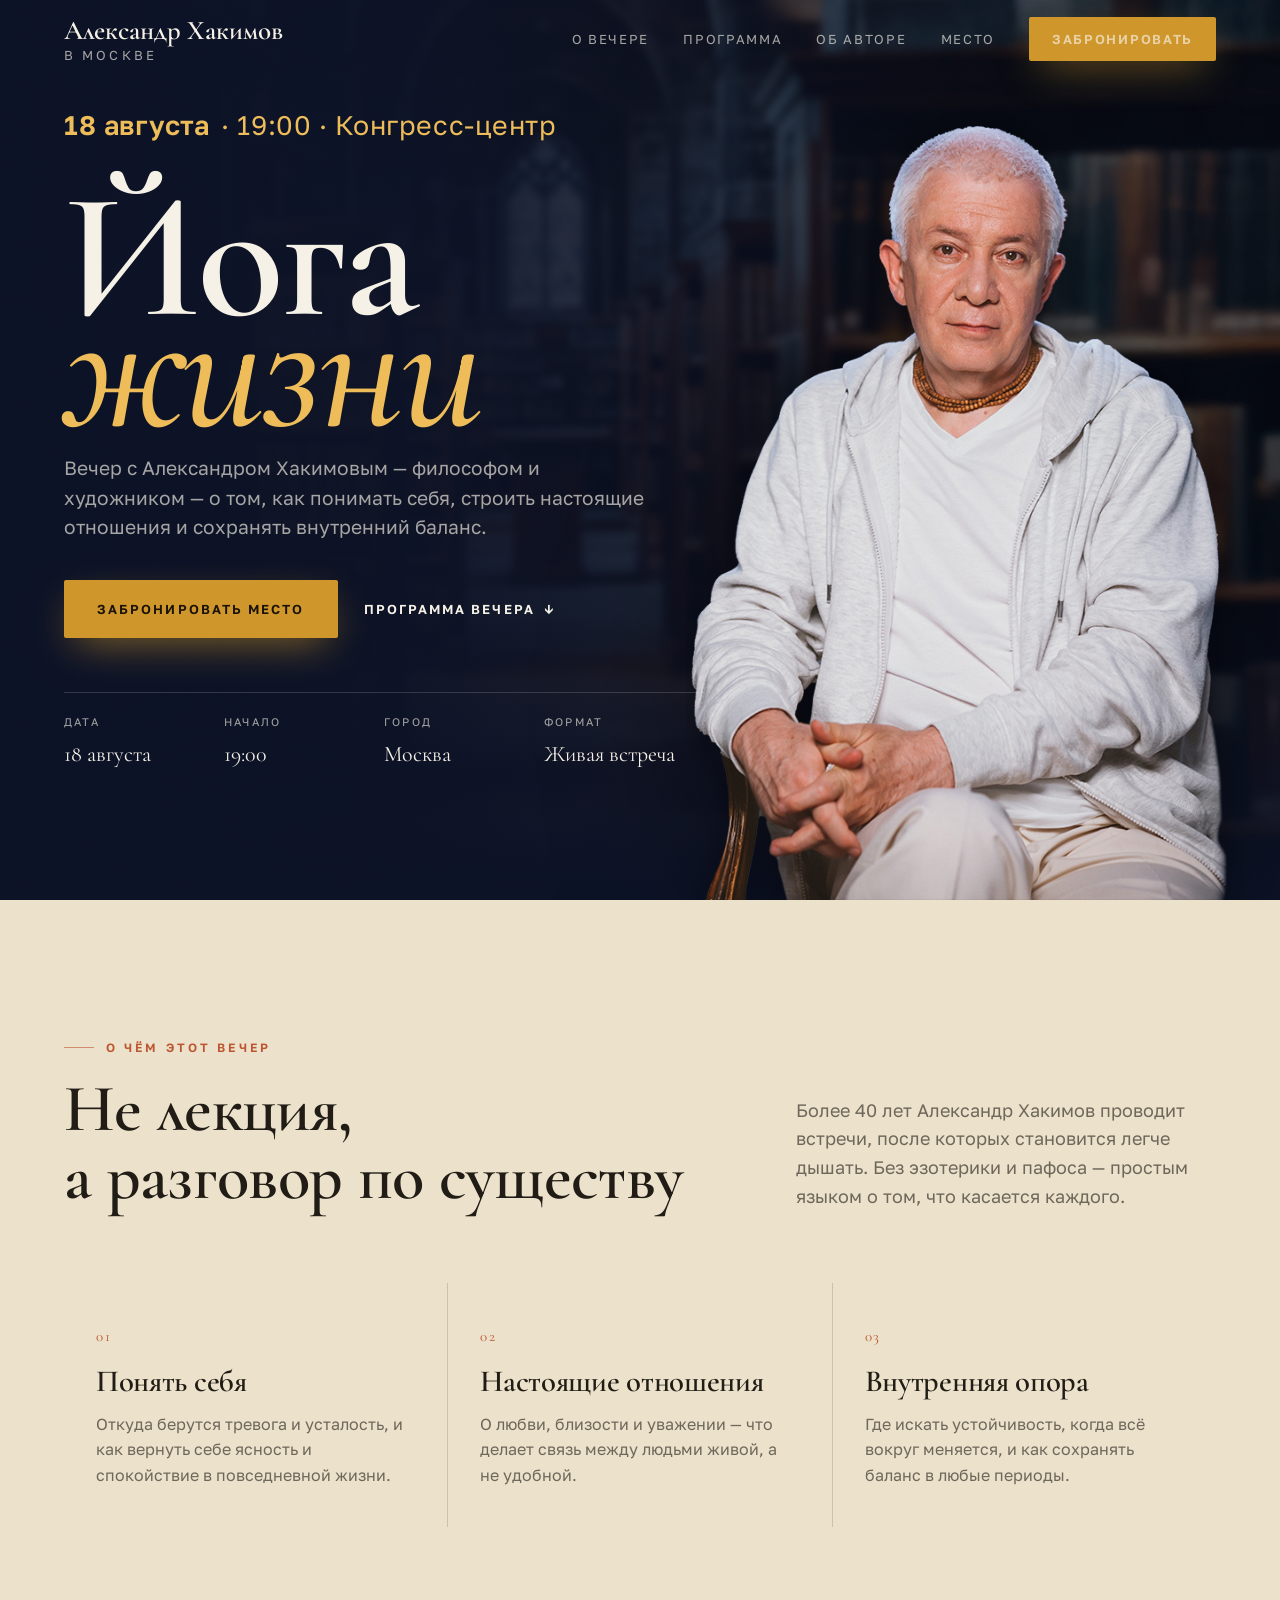
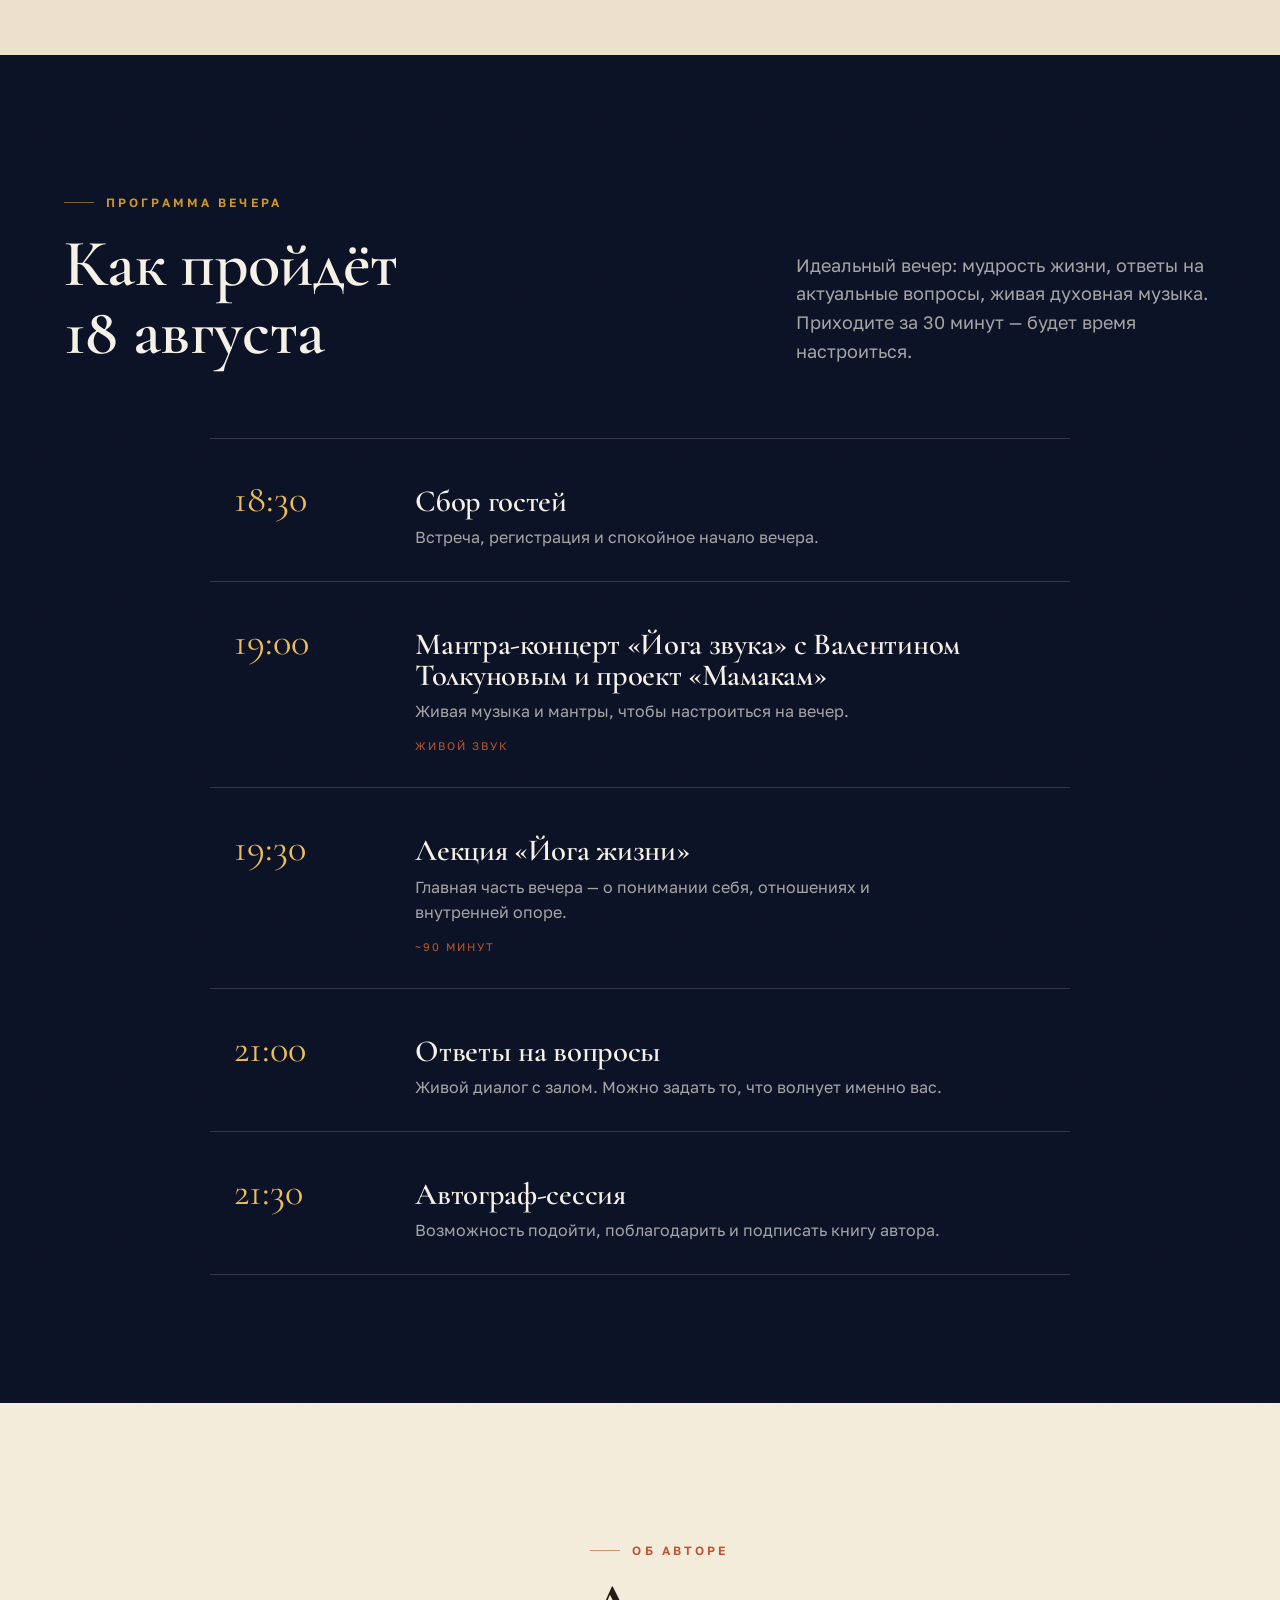
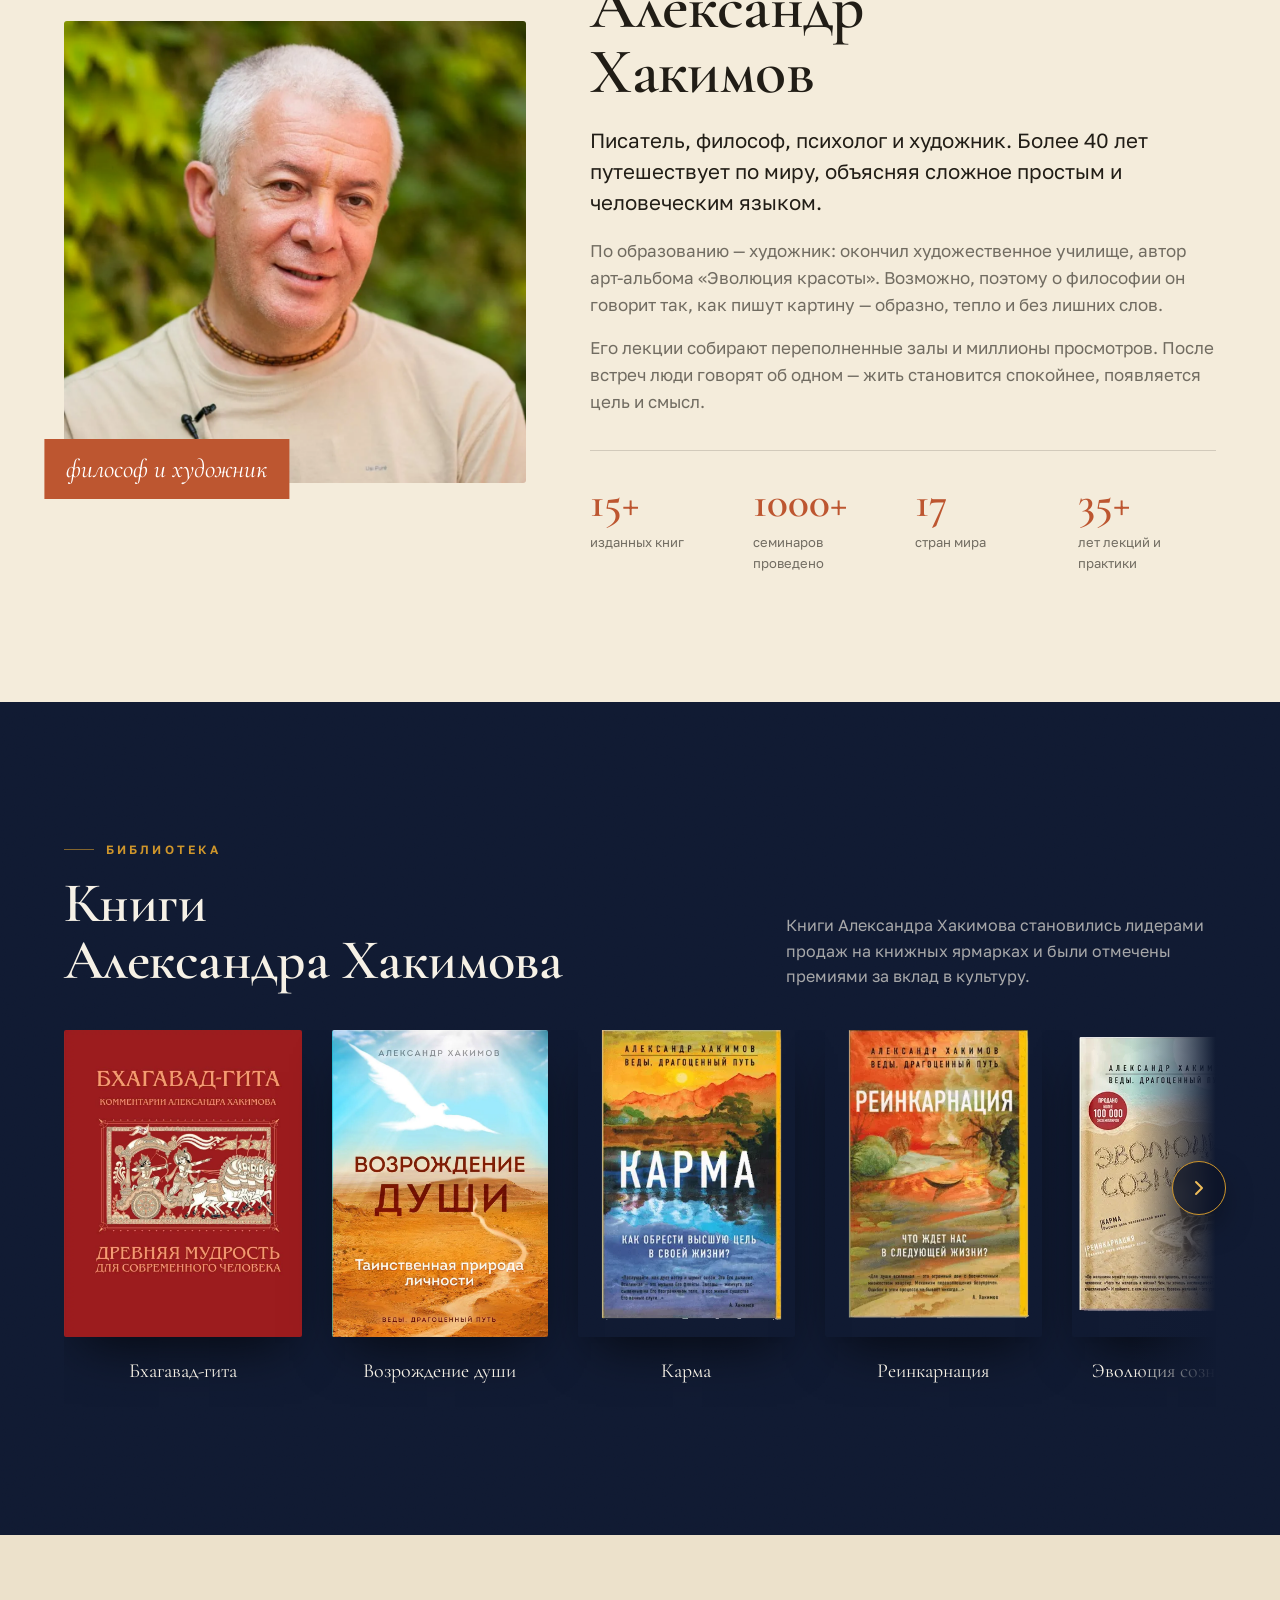
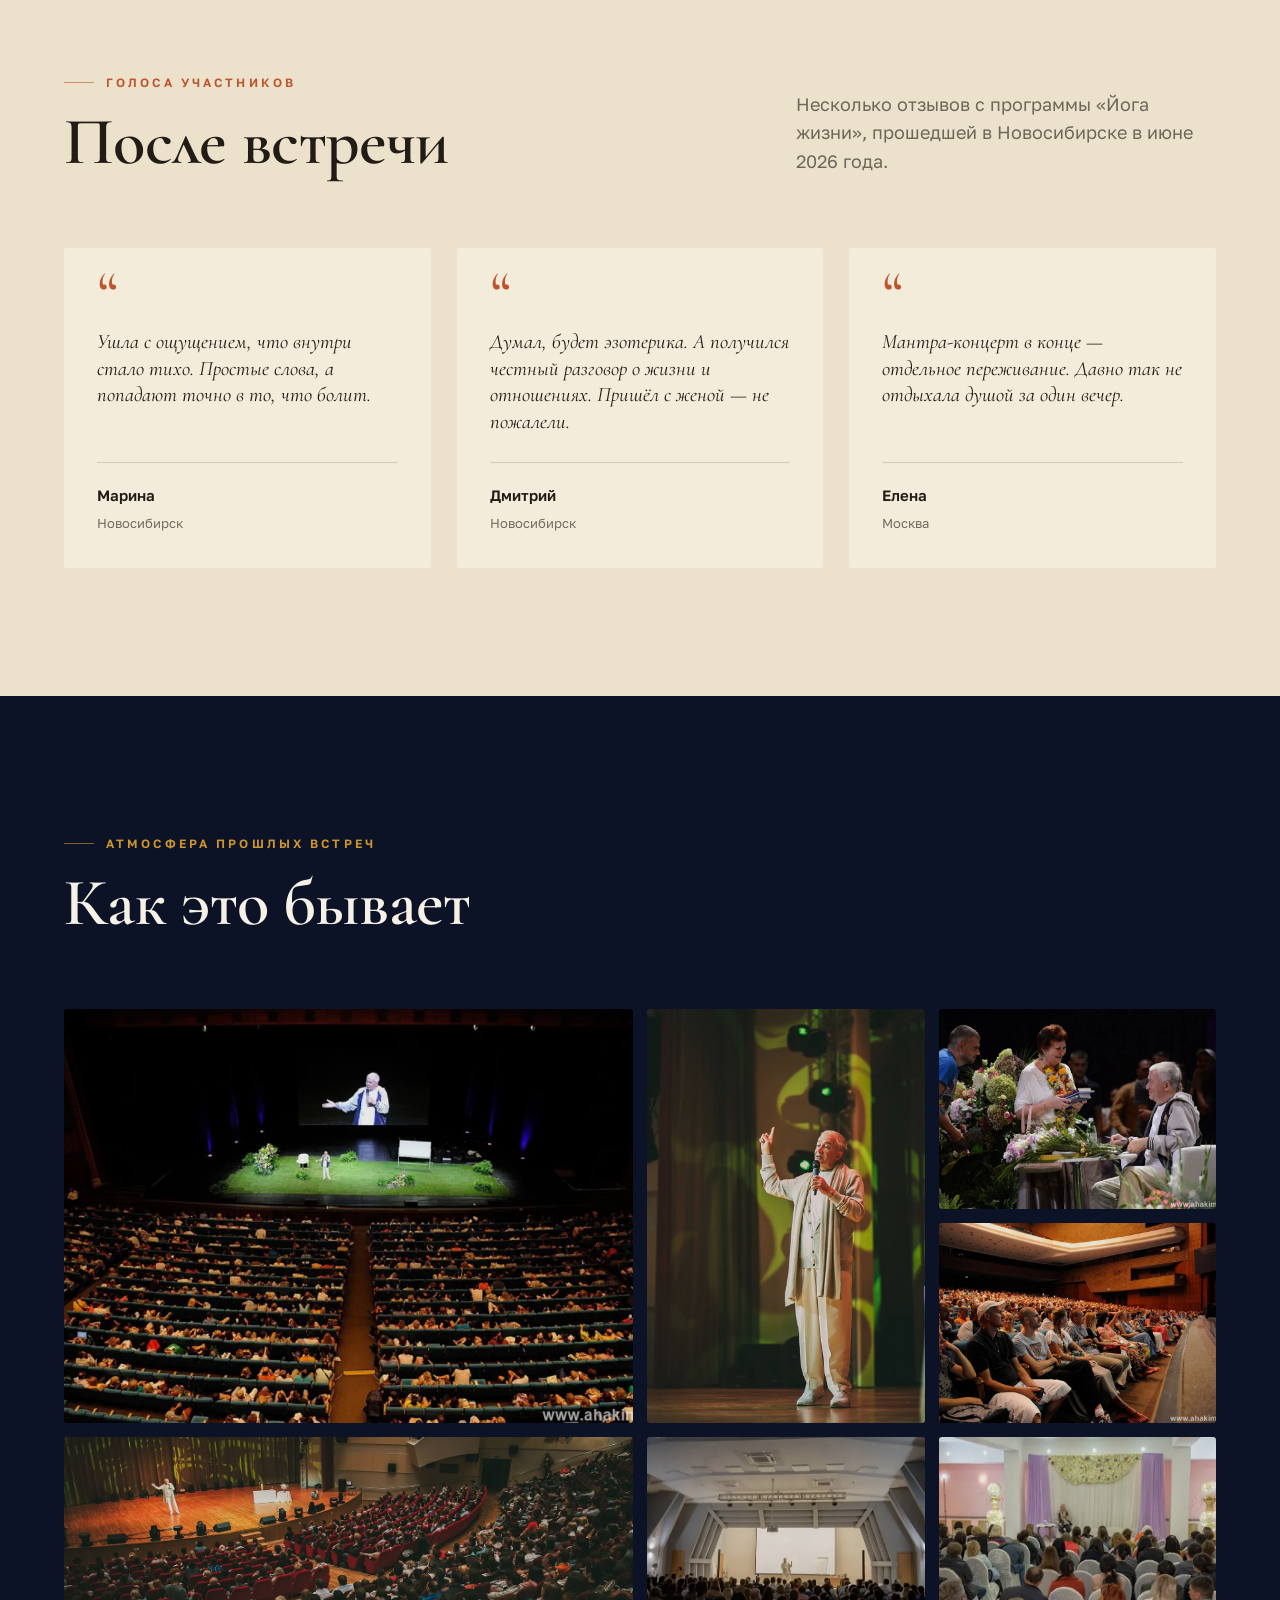
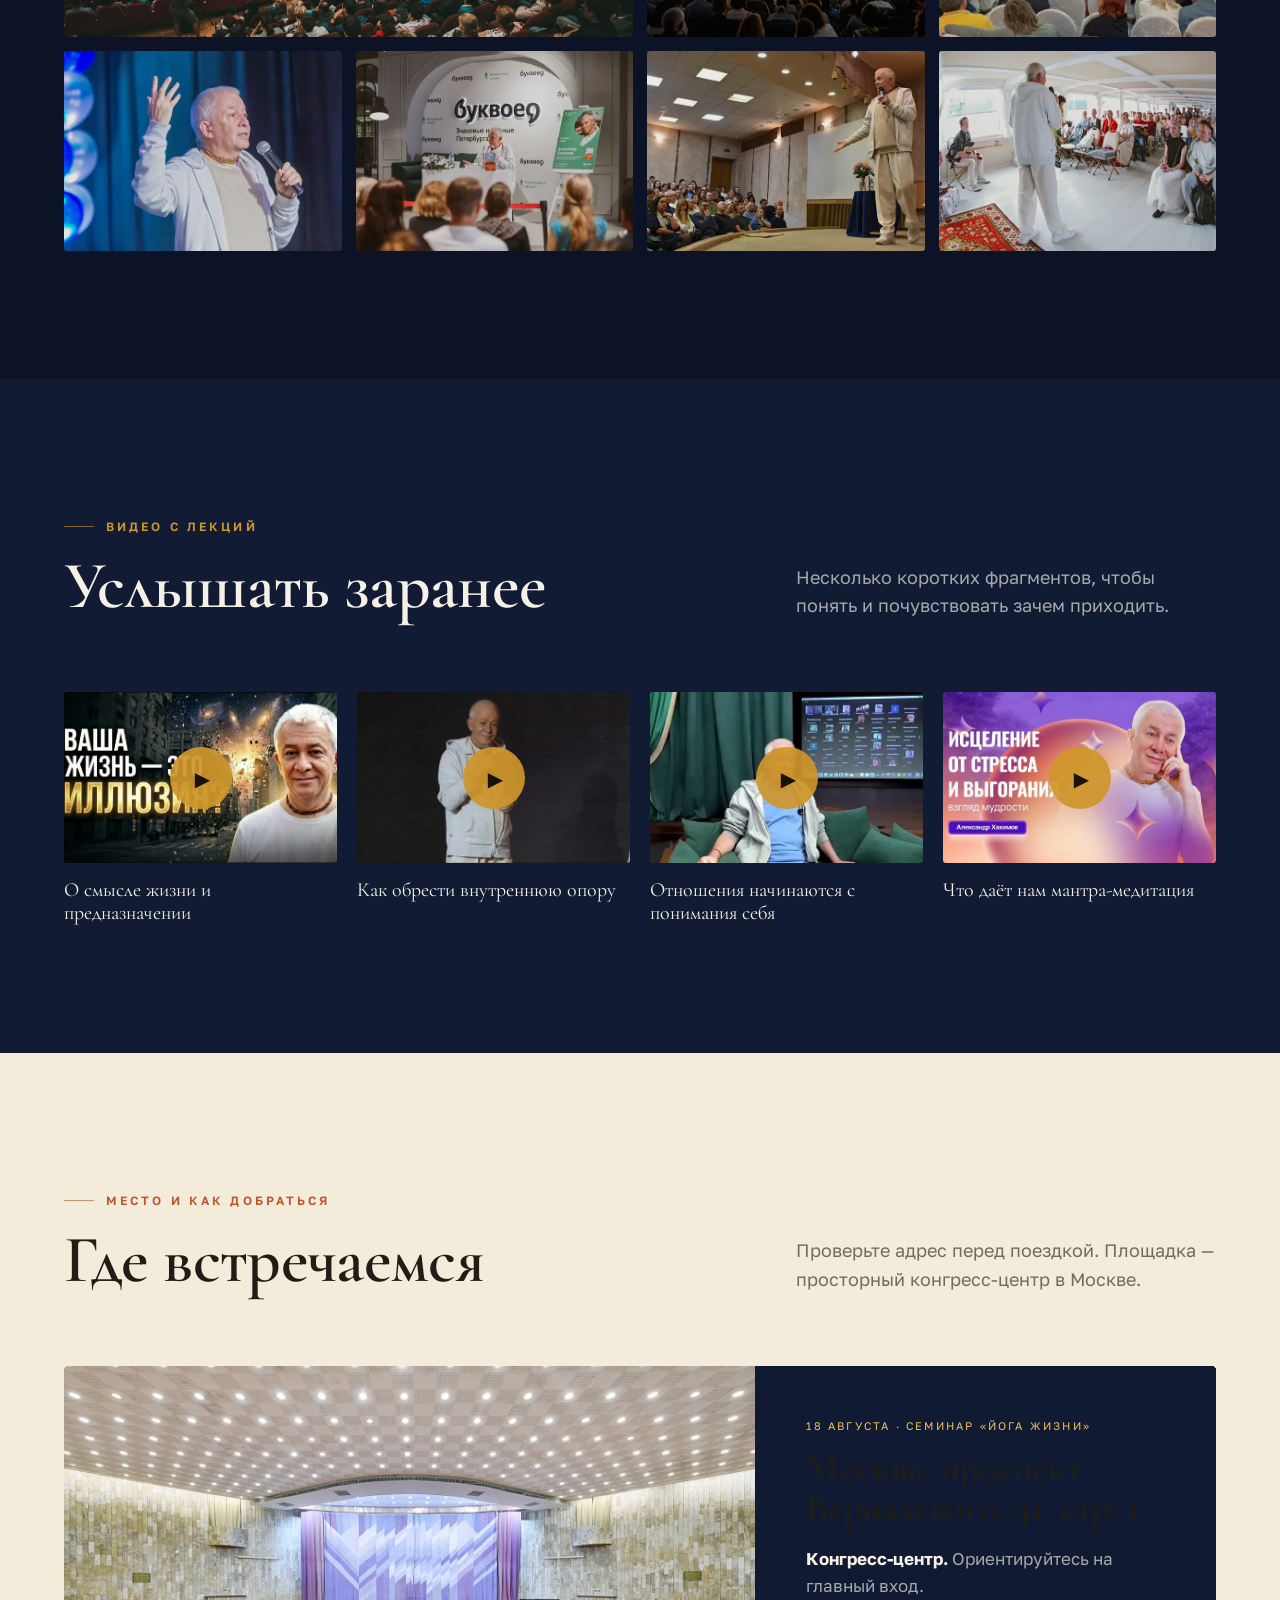
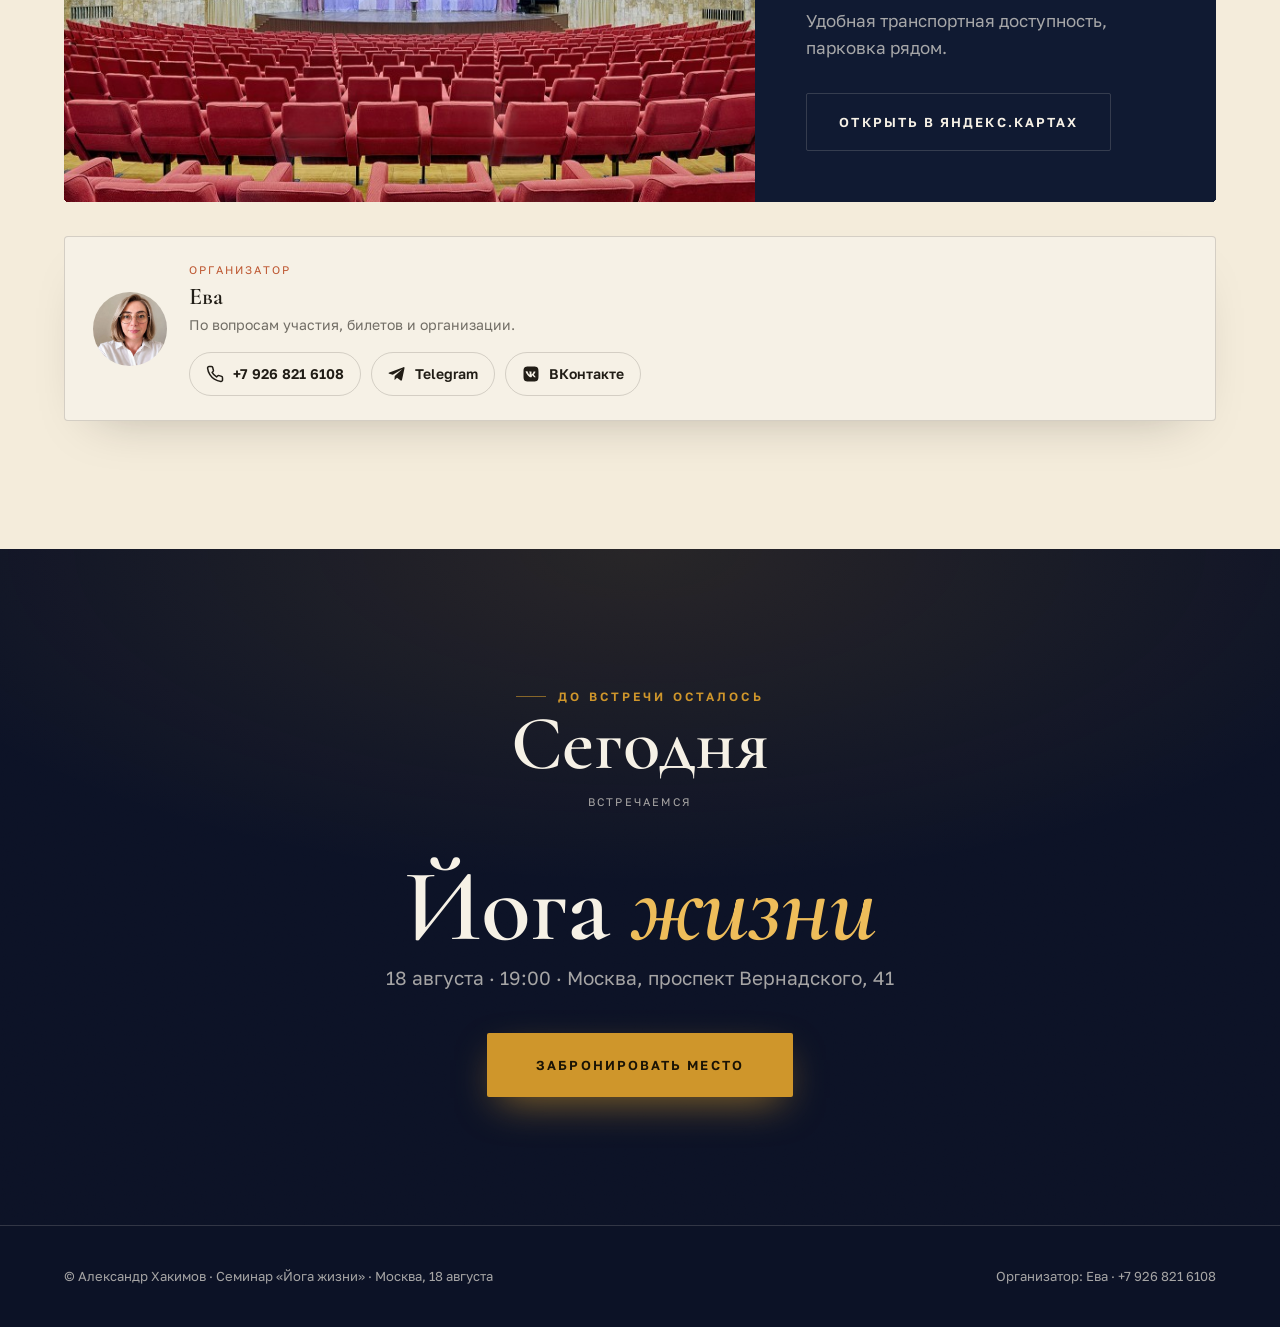
==== commit 36139e14: "Об авторе: «более 40 лет» вместо 35 Co-Authored-By: Claude Opus 4.7 <noreply@anthropic.com>" ====
--- a/index.html
+++ b/index.html
@@ -173,7 +173,7 @@
     <div class="reveal" data-d="1">
       <span class="eyebrow" style="color:var(--terra)">Об авторе</span>
       <h2>Александр<br>Хакимов</h2>
-      <p class="author__lead">Писатель, философ, психолог и художник. Более 35 лет путешествует по миру, объясняя сложное простым и человеческим языком.</p>
+      <p class="author__lead">Писатель, философ, психолог и художник. Более 40 лет путешествует по миру, объясняя сложное простым и человеческим языком.</p>
       <p class="body">По образованию — художник: окончил художественное училище, автор арт-альбома «Эволюция красоты». Возможно, поэтому о философии он говорит так, как пишут картину — образно, тепло и без лишних слов.</p>
       <p class="body">Его лекции собирают переполненные залы и миллионы просмотров. После встреч люди говорят об одном — жить становится спокойнее, появляется цель и смысл.</p>
       <div class="author__stats">
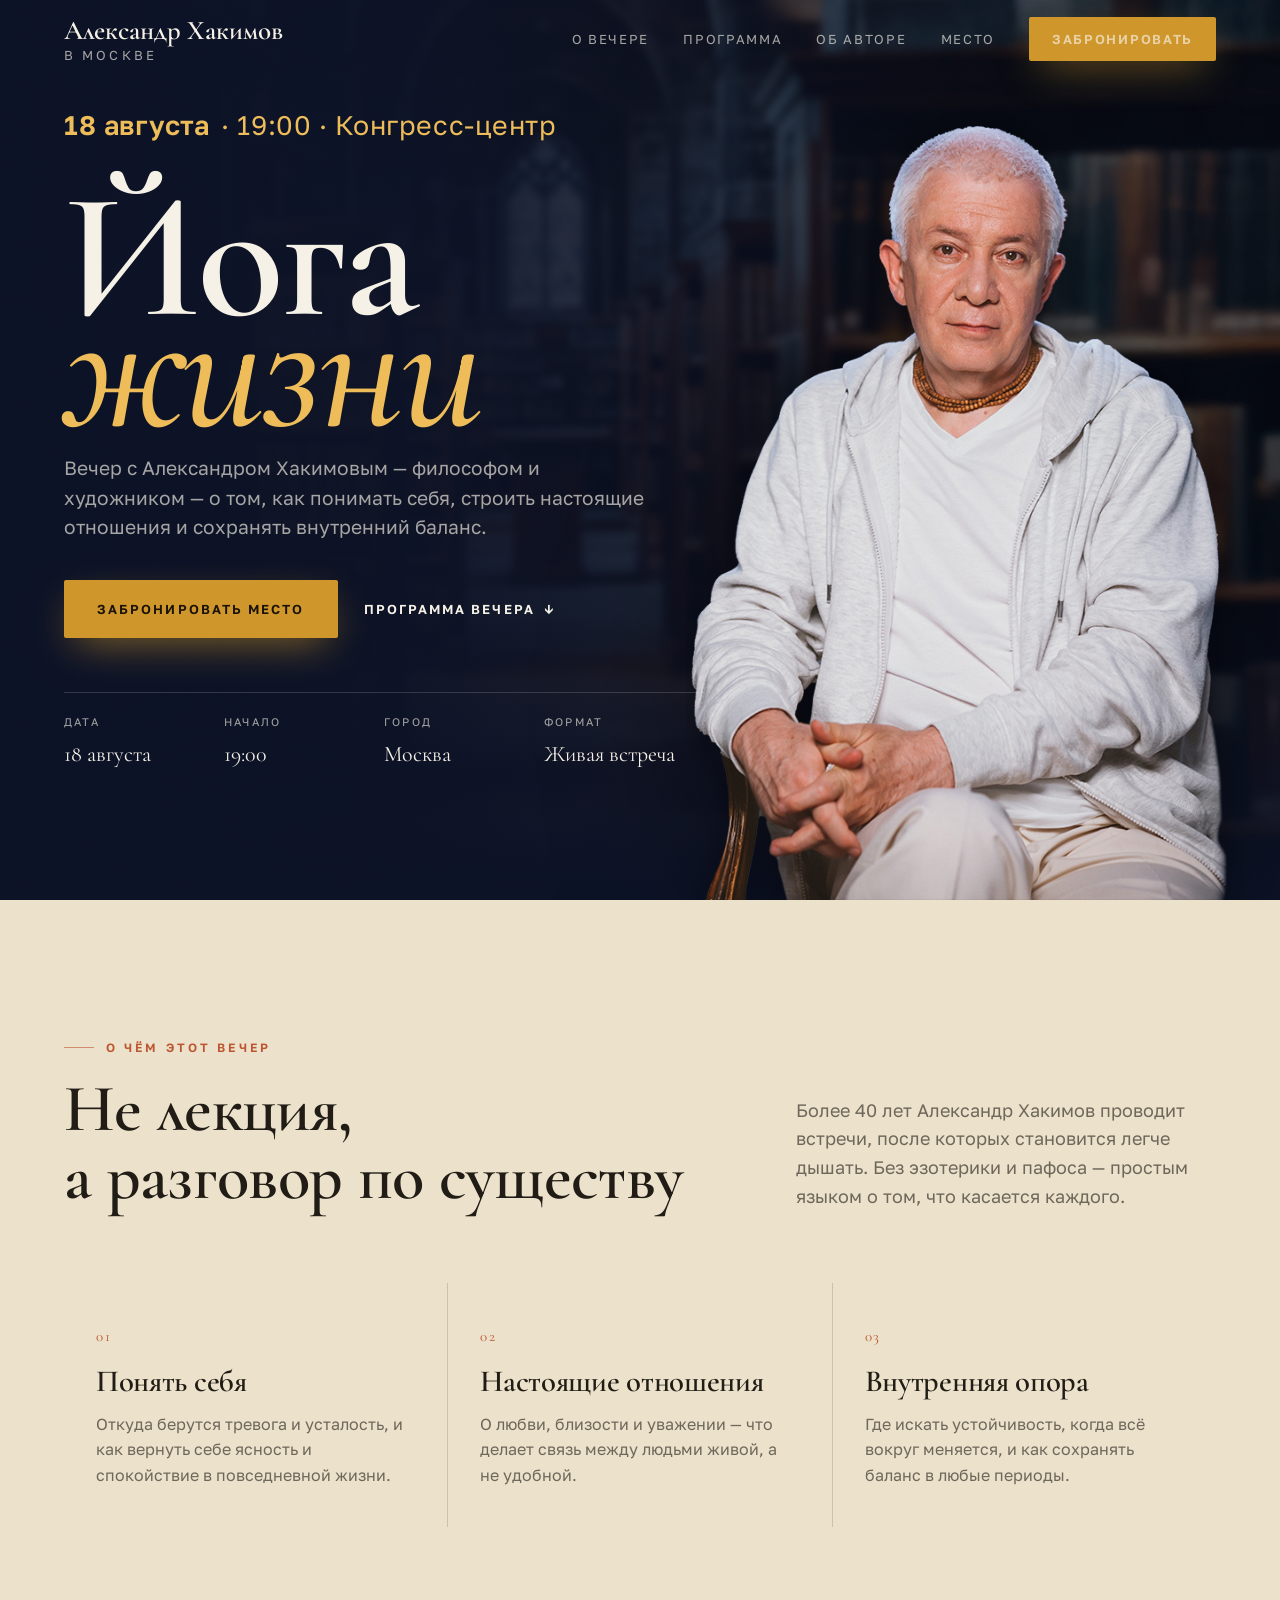
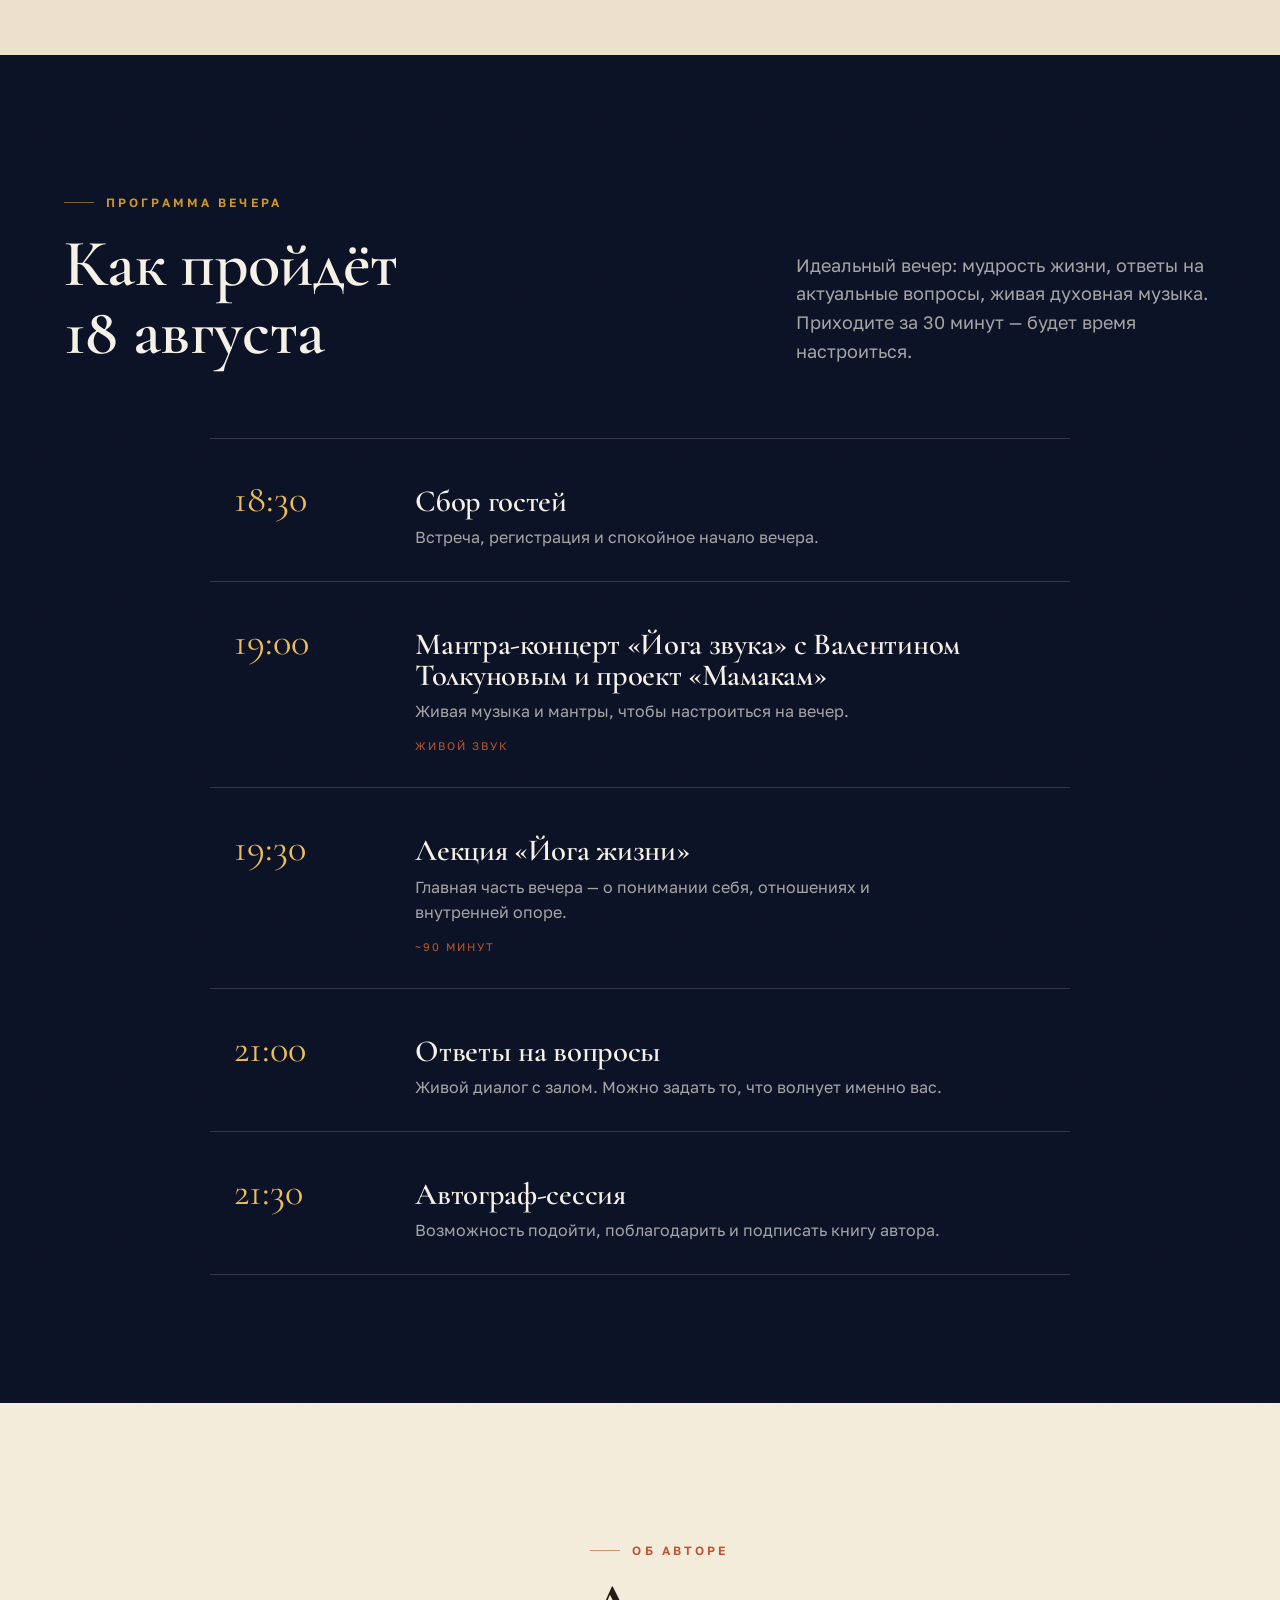
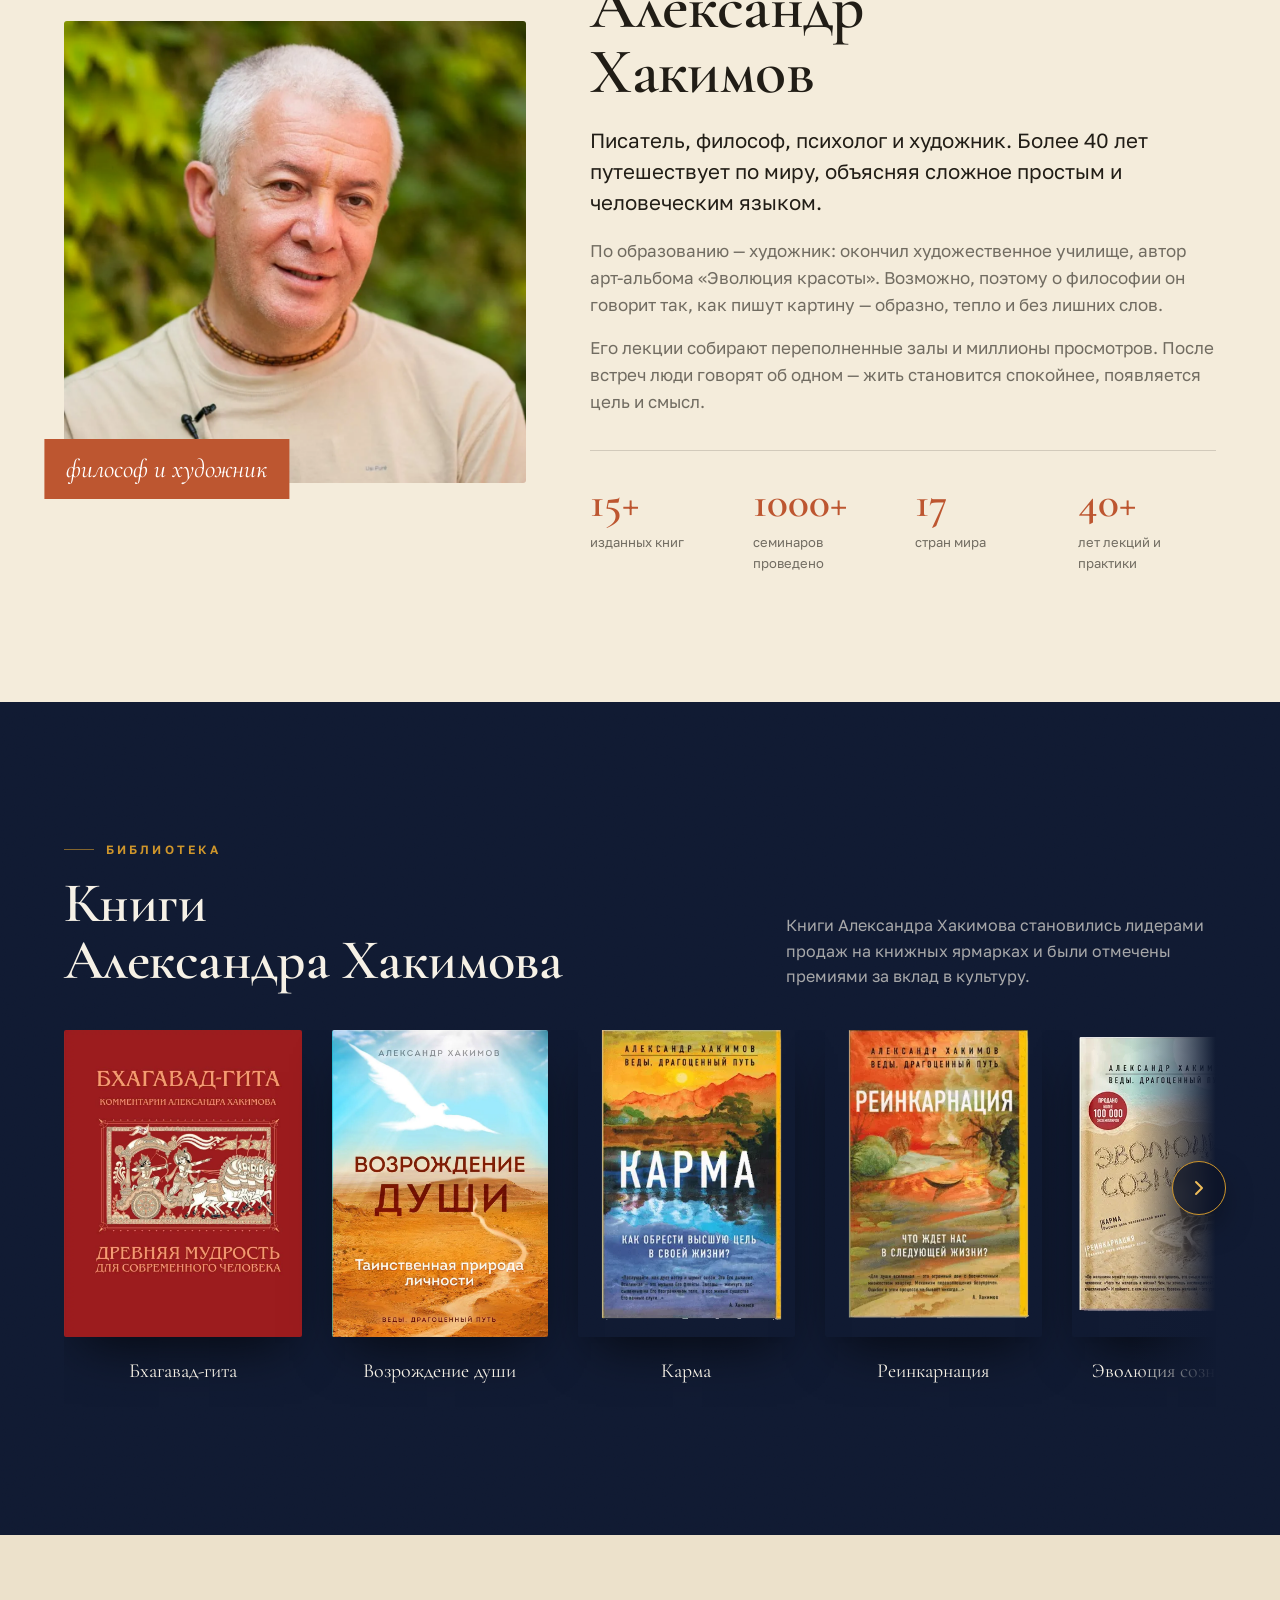
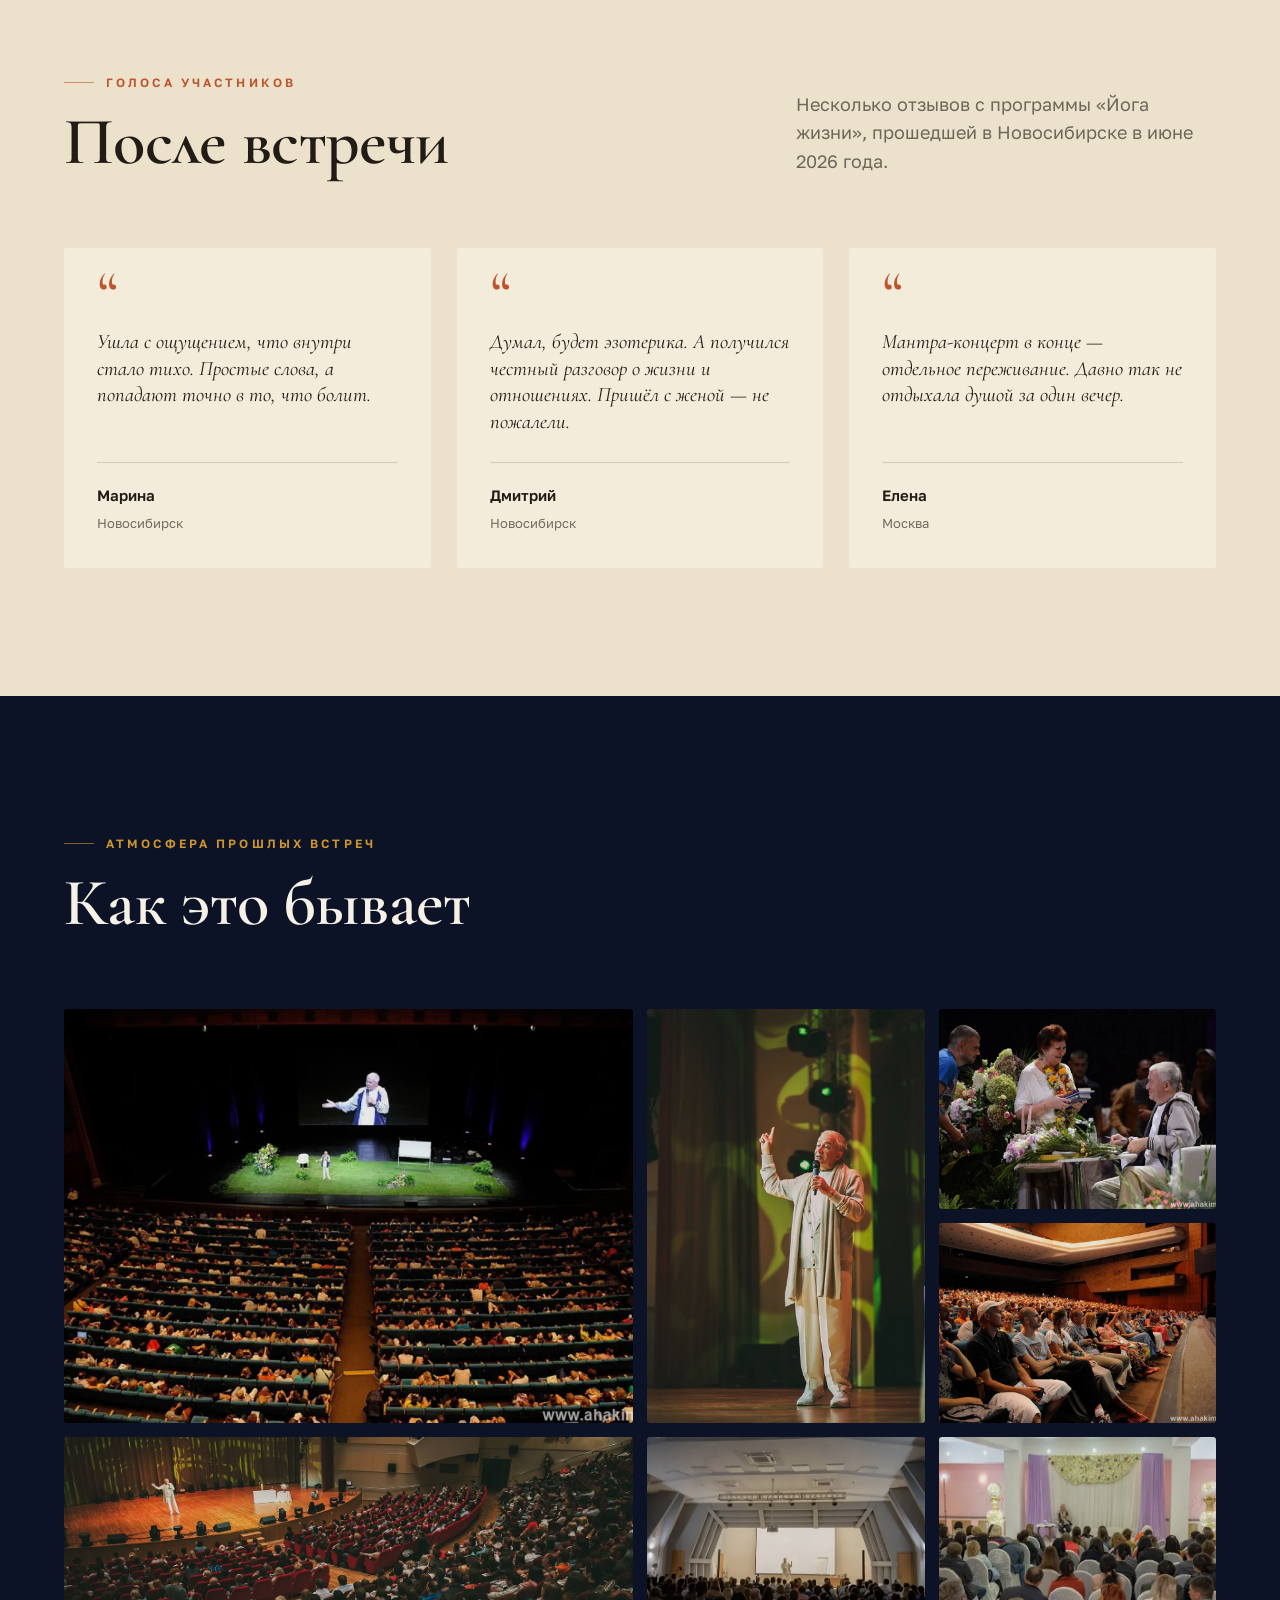
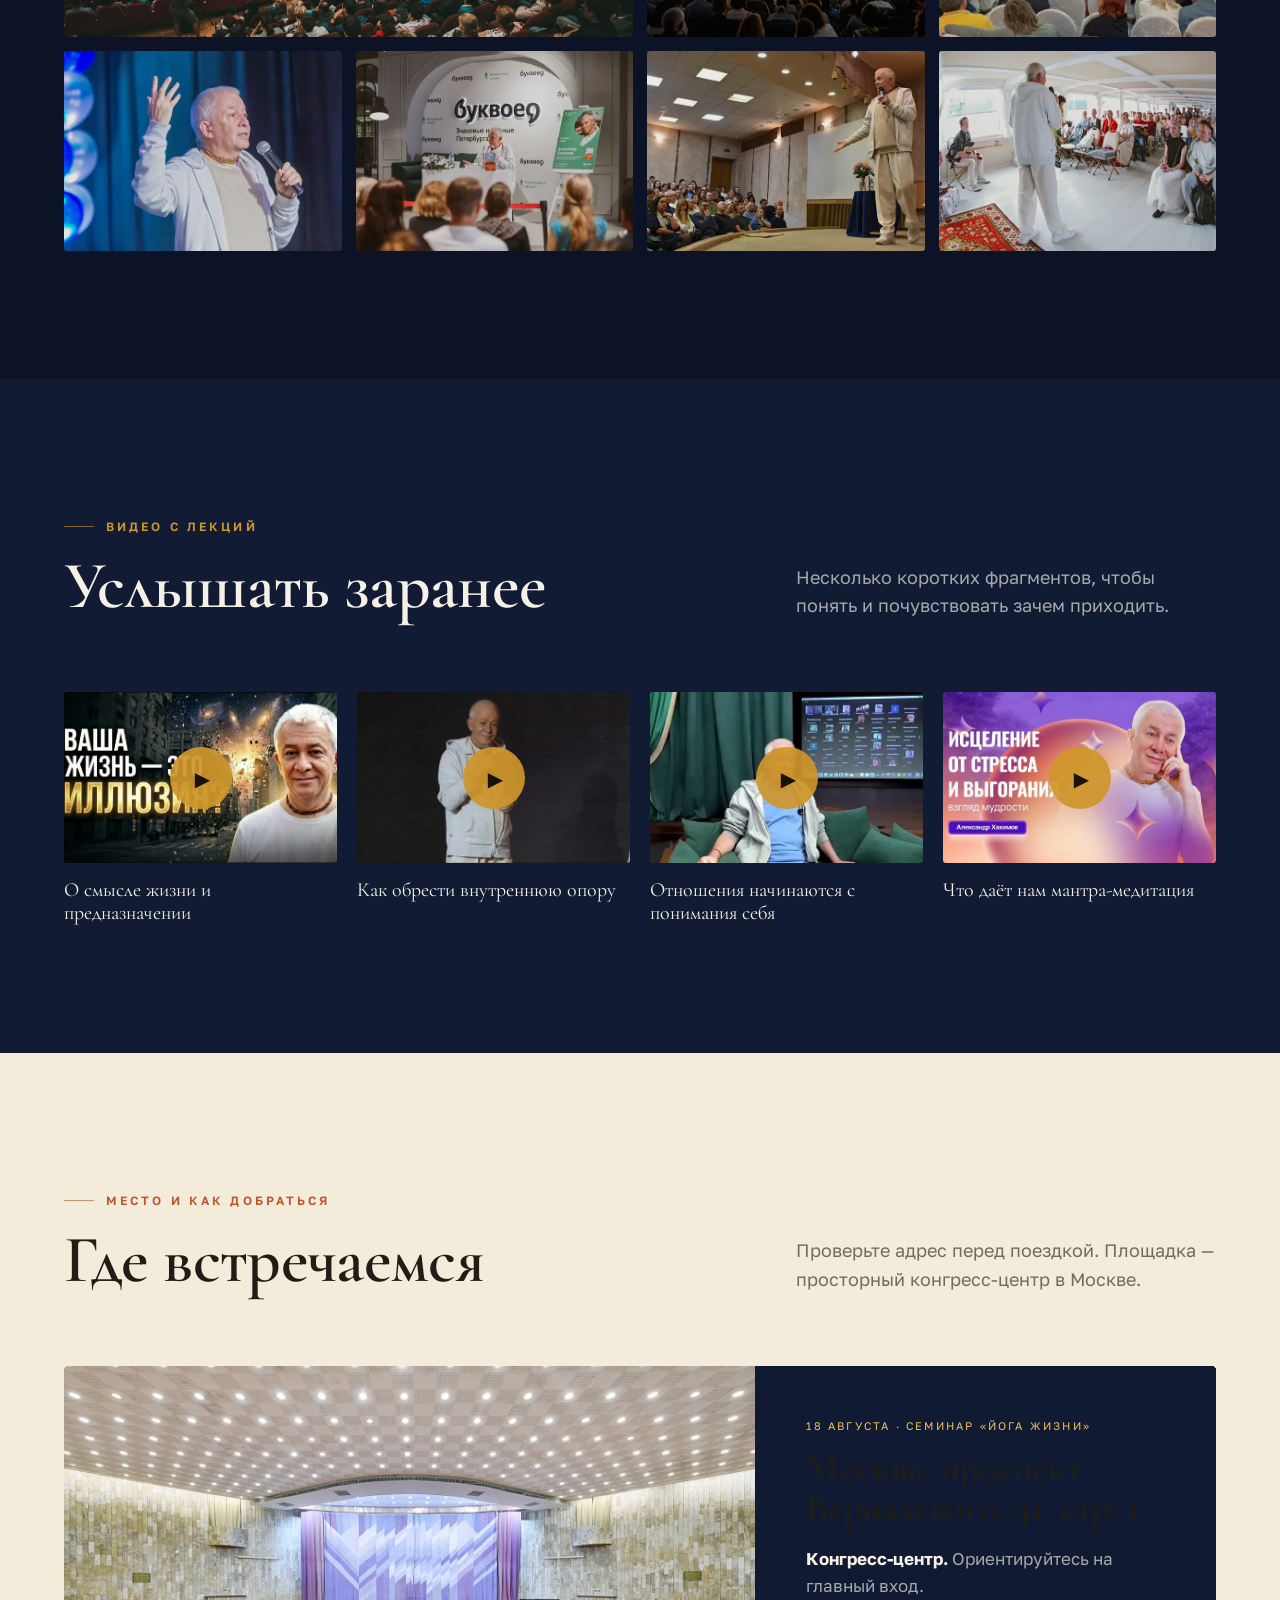
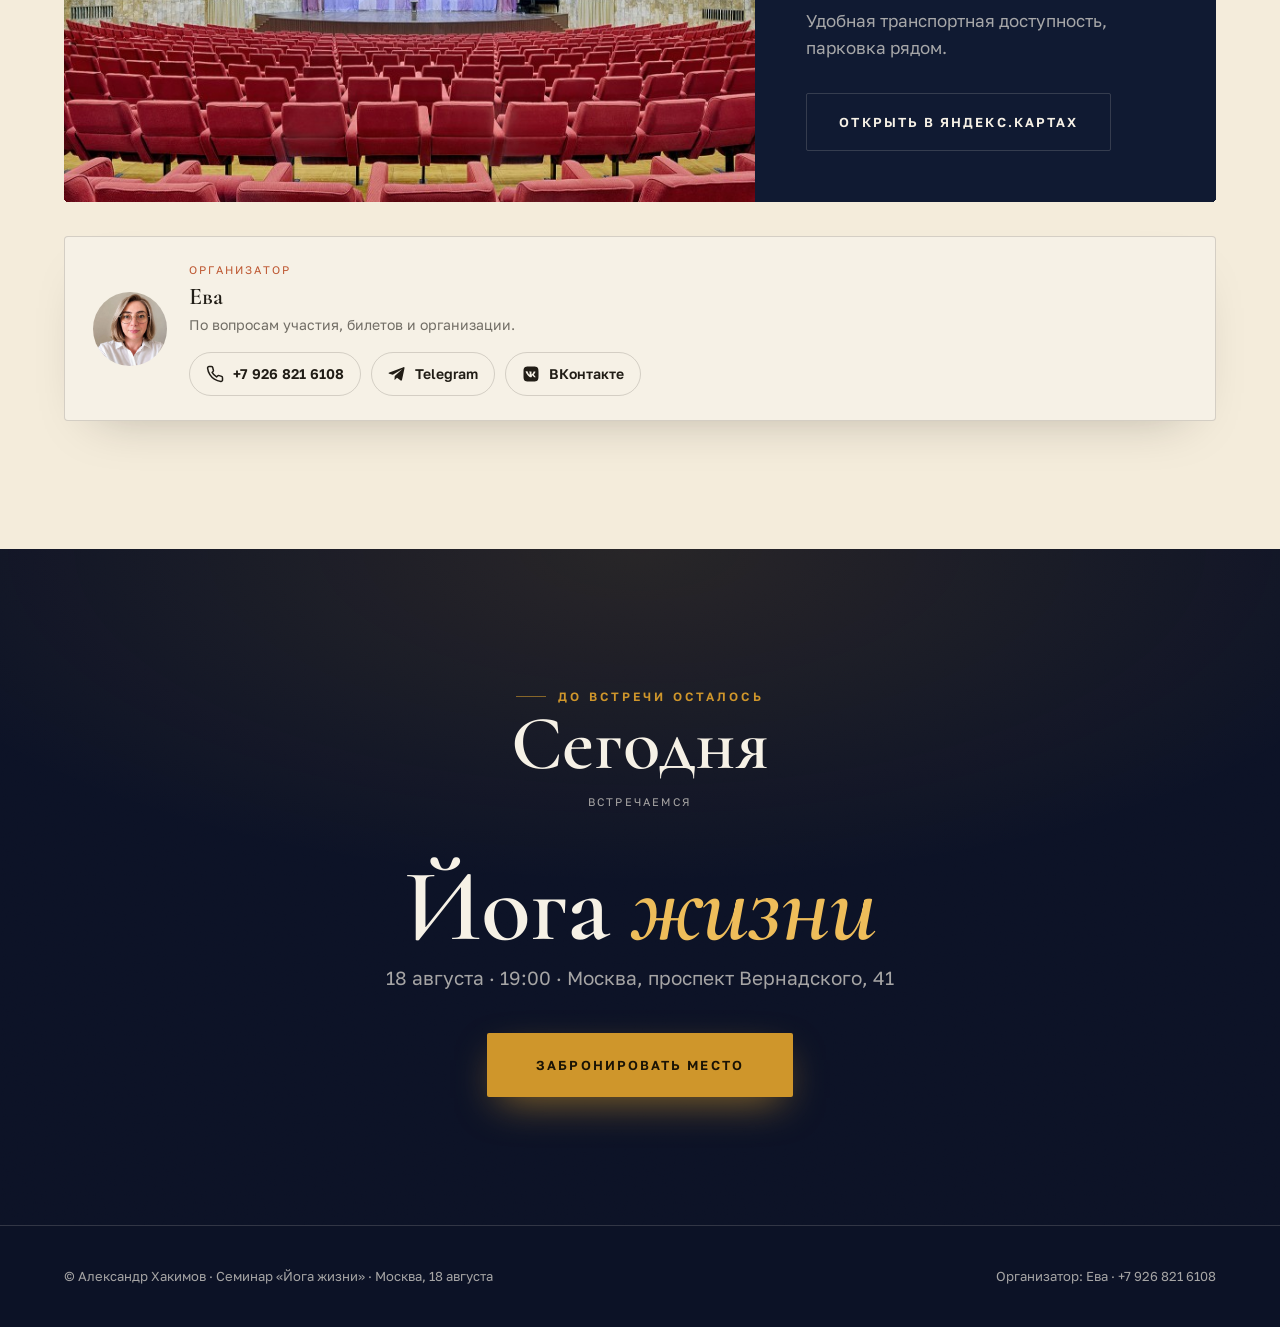
==== commit 4cc83100: "Об авторе: статистика «40+ лет лекций и практики» Co-Authored-By: Claude Opus 4.7 <noreply@anthropic" ====
--- a/index.html
+++ b/index.html
@@ -180,7 +180,7 @@
         <div><strong>15+</strong><span>изданных книг</span></div>
         <div><strong>1000+</strong><span>семинаров проведено</span></div>
         <div><strong>17</strong><span>стран мира</span></div>
-        <div><strong>35+</strong><span>лет лекций и практики</span></div>
+        <div><strong>40+</strong><span>лет лекций и практики</span></div>
       </div>
     </div>
   </div>
